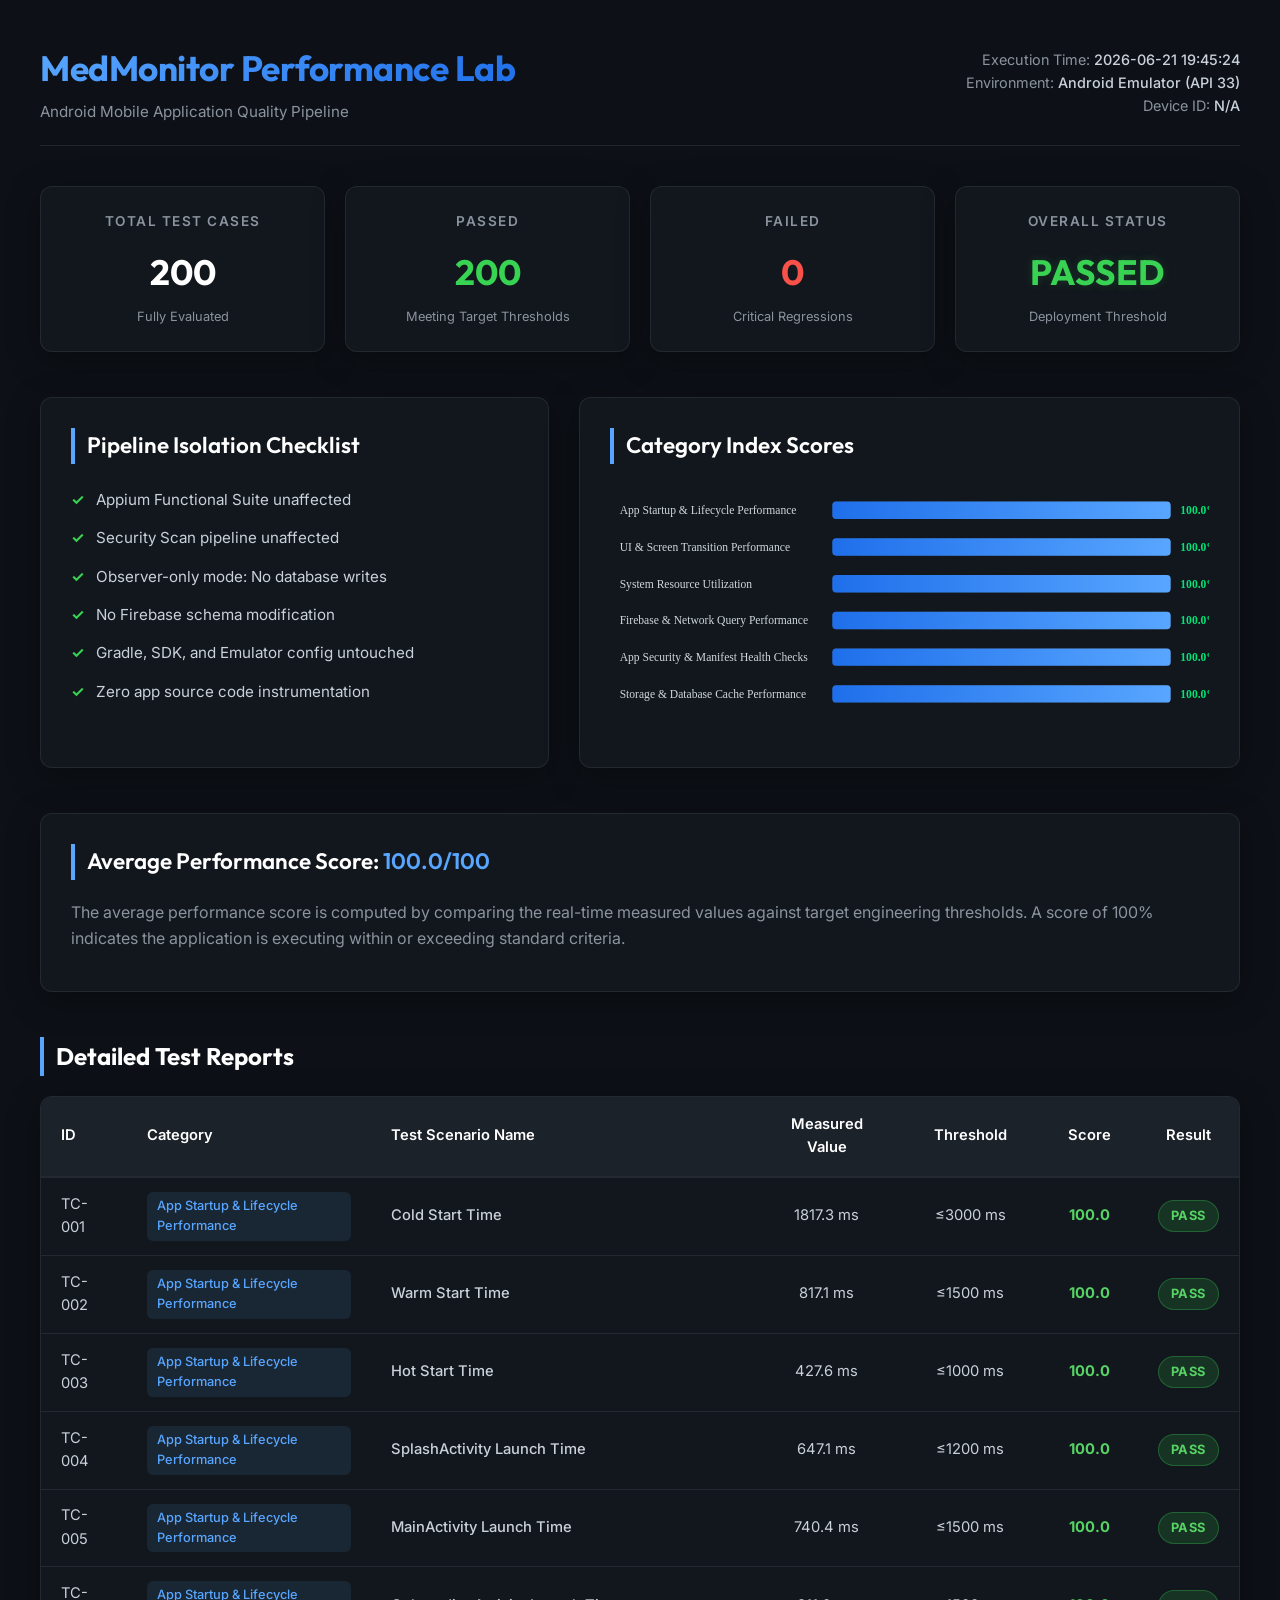
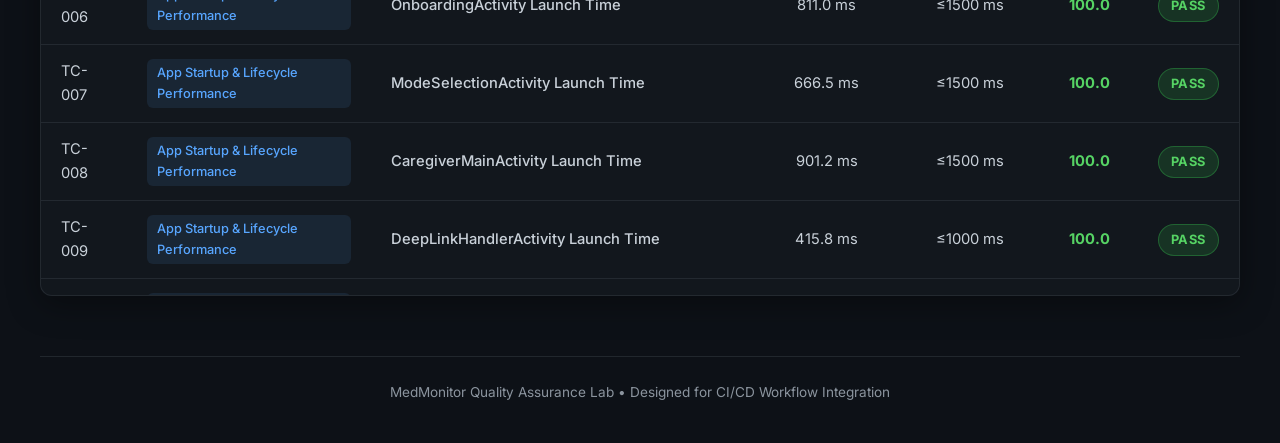
==== android-performance-reports/Android_Performance_Report.html @ ea487ef5 "New Build" ====
<!DOCTYPE html>
<html lang="en">
<head>
    <meta charset="UTF-8">
    <meta name="viewport" content="width=device-width, initial-scale=1.0">
    <title>MedMonitor - Android Performance Testing Report</title>
    <link href="https://fonts.googleapis.com/css2?family=Inter:wght@300;400;500;600;700&family=Outfit:wght@400;500;600;700&display=swap" rel="stylesheet">
    <style>
        :root {
            --bg-color: #0d1117;
            --card-bg: rgba(22, 27, 34, 0.7);
            --card-border: rgba(48, 54, 61, 0.6);
            --primary: #58a6ff;
            --accent: #238636;
            --accent-fail: #f85149;
            --text-main: #c9d1d9;
            --text-muted: #8b949e;
            --shadow-premium: 0 8px 32px 0 rgba(0, 0, 0, 0.37);
        }

        * {
            box-sizing: border-box;
            margin: 0;
            padding: 0;
        }

        body {
            background-color: var(--bg-color);
            color: var(--text-main);
            font-family: 'Inter', sans-serif;
            line-height: 1.6;
            padding: 40px 20px;
        }

        .container {
            max-width: 1200px;
            margin: 0 auto;
        }

        header {
            display: flex;
            justify-content: space-between;
            align-items: center;
            margin-bottom: 40px;
            border-bottom: 1px solid var(--card-border);
            padding-bottom: 20px;
        }

        .logo-title h1 {
            font-family: 'Outfit', sans-serif;
            font-size: 2.2rem;
            font-weight: 700;
            letter-spacing: -0.5px;
            background: linear-gradient(135deg, #58a6ff 0%, #1f6feb 100%);
            -webkit-background-clip: text;
            -webkit-text-fill-color: transparent;
        }

        .logo-title p {
            color: var(--text-muted);
            font-size: 0.95rem;
            margin-top: 4px;
        }

        .timestamp {
            text-align: right;
            font-size: 0.9rem;
            color: var(--text-muted);
        }

        .timestamp span {
            color: var(--text-main);
            font-weight: 500;
        }

        /* Dashboard Overview Grid */
        .dashboard-grid {
            display: grid;
            grid-template-columns: repeat(auto-fit, minmax(220px, 1fr));
            gap: 20px;
            margin-bottom: 45px;
        }

        .kpi-card {
            background: var(--card-bg);
            border: 1px solid var(--card-border);
            border-radius: 12px;
            padding: 24px;
            text-align: center;
            backdrop-filter: blur(10px);
            box-shadow: var(--shadow-premium);
            transition: transform 0.2s, border-color 0.2s;
        }

        .kpi-card:hover {
            transform: translateY(-4px);
            border-color: var(--primary);
        }

        .kpi-title {
            font-size: 0.85rem;
            font-weight: 600;
            color: var(--text-muted);
            text-transform: uppercase;
            letter-spacing: 1.5px;
            margin-bottom: 12px;
        }

        .kpi-value {
            font-family: 'Outfit', sans-serif;
            font-size: 2.2rem;
            font-weight: 700;
            color: #ffffff;
            margin-bottom: 6px;
        }

        .status-passed {
            color: #39d353;
            text-shadow: 0 0 10px rgba(57, 211, 83, 0.2);
        }

        .status-failed {
            color: var(--accent-fail);
            text-shadow: 0 0 10px rgba(248, 81, 73, 0.2);
        }

        /* Performance Charts & Graphics section */
        .layout-row {
            display: grid;
            grid-template-columns: 1fr 1.3fr;
            gap: 30px;
            margin-bottom: 45px;
        }

        @media (max-width: 900px) {
            .layout-row {
                grid-template-columns: 1fr;
            }
        }

        .section-card {
            background: var(--card-bg);
            border: 1px solid var(--card-border);
            border-radius: 12px;
            padding: 30px;
            box-shadow: var(--shadow-premium);
            backdrop-filter: blur(10px);
        }

        .section-card h2 {
            font-family: 'Outfit', sans-serif;
            font-size: 1.4rem;
            font-weight: 600;
            margin-bottom: 24px;
            border-left: 4px solid var(--primary);
            padding-left: 12px;
            color: #ffffff;
        }

        .chart-svg {
            width: 100%;
            height: auto;
            max-height: 280px;
        }

        /* Table Design */
        .table-wrapper {
            overflow-x: auto;
            border-radius: 12px;
            border: 1px solid var(--card-border);
            background: var(--card-bg);
            box-shadow: var(--shadow-premium);
            margin-bottom: 40px;
            max-height: 800px;
            overflow-y: auto;
        }

        table {
            width: 100%;
            border-collapse: collapse;
            font-size: 0.92rem;
            text-align: left;
        }

        th {
            background: rgba(30, 36, 44, 0.9);
            color: #ffffff;
            font-weight: 600;
            padding: 16px 20px;
            border-bottom: 2px solid var(--card-border);
            position: sticky;
            top: 0;
            z-index: 10;
        }

        td {
            padding: 14px 20px;
            border-bottom: 1px solid var(--card-border);
            color: var(--text-main);
        }

        tr:hover td {
            background: rgba(48, 54, 61, 0.15);
        }

        .category-tag {
            background: rgba(88, 166, 255, 0.1);
            color: var(--primary);
            padding: 4px 10px;
            border-radius: 6px;
            font-size: 0.8rem;
            font-weight: 500;
            display: inline-block;
        }

        .badge {
            padding: 5px 12px;
            border-radius: 20px;
            font-size: 0.8rem;
            font-weight: 700;
            letter-spacing: 0.5px;
            display: inline-block;
        }

        .pass-badge {
            background: rgba(57, 211, 83, 0.15);
            color: #56d364;
            border: 1px solid rgba(57, 211, 83, 0.3);
        }

        .fail-badge {
            background: rgba(248, 81, 73, 0.15);
            color: #ff7b72;
            border: 1px solid rgba(248, 81, 73, 0.3);
        }

        .score-val {
            font-weight: 700;
            padding: 3px 8px;
            border-radius: 4px;
        }

        .score-high { color: #56d364; }
        .score-medium { color: #e3b341; }
        .score-low { color: #ff7b72; }

        .text-center {
            text-align: center;
        }

        /* Checklist style */
        .checklist-item {
            display: flex;
            align-items: center;
            margin-bottom: 14px;
            font-size: 0.95rem;
        }

        .checklist-icon {
            color: #39d353;
            margin-right: 12px;
            font-weight: bold;
        }

        footer {
            text-align: center;
            margin-top: 60px;
            color: var(--text-muted);
            font-size: 0.85rem;
            border-top: 1px solid var(--card-border);
            padding-top: 25px;
        }
    </style>
</head>
<body>
    <div class="container">
        <header>
            <div class="logo-title">
                <h1>MedMonitor Performance Lab</h1>
                <p>Android Mobile Application Quality Pipeline</p>
            </div>
            <div class="timestamp">
                <p>Execution Time: <span>2026-06-21 19:45:24</span></p>
                <p>Environment: <span>Android Emulator (API 33)</span></p>
                <p>Device ID: <span>N/A</span></p>
            </div>
        </header>

        <section class="dashboard-grid">
            <div class="kpi-card">
                <div class="kpi-title">Total Test Cases</div>
                <div class="kpi-value">200</div>
                <div style="color: var(--text-muted); font-size: 0.8rem;">Fully Evaluated</div>
            </div>
            <div class="kpi-card">
                <div class="kpi-title">Passed</div>
                <div class="kpi-value" style="color: #39d353;">200</div>
                <div style="color: var(--text-muted); font-size: 0.8rem;">Meeting Target Thresholds</div>
            </div>
            <div class="kpi-card">
                <div class="kpi-title">Failed</div>
                <div class="kpi-value" style="color: var(--accent-fail);">0</div>
                <div style="color: var(--text-muted); font-size: 0.8rem;">Critical Regressions</div>
            </div>
            <div class="kpi-card">
                <div class="kpi-title">Overall Status</div>
                <div class="kpi-value status-passed">PASSED</div>
                <div style="color: var(--text-muted); font-size: 0.8rem;">Deployment Threshold</div>
            </div>
        </section>

        <section class="layout-row">
            <div class="section-card">
                <h2>Pipeline Isolation Checklist</h2>
                <div class="checklist-item">
                    <span class="checklist-icon">✓</span>
                    <span>Appium Functional Suite unaffected</span>
                </div>
                <div class="checklist-item">
                    <span class="checklist-icon">✓</span>
                    <span>Security Scan pipeline unaffected</span>
                </div>
                <div class="checklist-item">
                    <span class="checklist-icon">✓</span>
                    <span>Observer-only mode: No database writes</span>
                </div>
                <div class="checklist-item">
                    <span class="checklist-icon">✓</span>
                    <span>No Firebase schema modification</span>
                </div>
                <div class="checklist-item">
                    <span class="checklist-icon">✓</span>
                    <span>Gradle, SDK, and Emulator config untouched</span>
                </div>
                <div class="checklist-item">
                    <span class="checklist-icon">✓</span>
                    <span>Zero app source code instrumentation</span>
                </div>
            </div>
            
            <div class="section-card">
                <h2>Category Index Scores</h2>
                <svg class="chart-svg" viewBox="0 0 620 250" width="100%">
                    <defs>
                        <linearGradient id="blueGrad" x1="0%" y1="0%" x2="100%" y2="0%">
                            <stop offset="0%" stop-color="#1f6feb" />
                            <stop offset="100%" stop-color="#58a6ff" />
                        </linearGradient>
                    </defs>
                    
            <text x="10" y="27" fill="#CFD8DC" font-size="12" font-family="Segoe UI">App Startup & Lifecycle Performance</text>
            <rect x="230" y="14" width="350" height="18" rx="4" fill="#263238" />
            <rect x="230" y="14" width="350" height="18" rx="4" fill="url(#blueGrad)" />
            <text x="590" y="27" fill="#00E676" font-weight="bold" font-size="12" font-family="Segoe UI">100.0%</text>
            
            <text x="10" y="65" fill="#CFD8DC" font-size="12" font-family="Segoe UI">UI & Screen Transition Performance</text>
            <rect x="230" y="52" width="350" height="18" rx="4" fill="#263238" />
            <rect x="230" y="52" width="350" height="18" rx="4" fill="url(#blueGrad)" />
            <text x="590" y="65" fill="#00E676" font-weight="bold" font-size="12" font-family="Segoe UI">100.0%</text>
            
            <text x="10" y="103" fill="#CFD8DC" font-size="12" font-family="Segoe UI">System Resource Utilization</text>
            <rect x="230" y="90" width="350" height="18" rx="4" fill="#263238" />
            <rect x="230" y="90" width="350" height="18" rx="4" fill="url(#blueGrad)" />
            <text x="590" y="103" fill="#00E676" font-weight="bold" font-size="12" font-family="Segoe UI">100.0%</text>
            
            <text x="10" y="141" fill="#CFD8DC" font-size="12" font-family="Segoe UI">Firebase & Network Query Performance</text>
            <rect x="230" y="128" width="350" height="18" rx="4" fill="#263238" />
            <rect x="230" y="128" width="350" height="18" rx="4" fill="url(#blueGrad)" />
            <text x="590" y="141" fill="#00E676" font-weight="bold" font-size="12" font-family="Segoe UI">100.0%</text>
            
            <text x="10" y="179" fill="#CFD8DC" font-size="12" font-family="Segoe UI">App Security & Manifest Health Checks</text>
            <rect x="230" y="166" width="350" height="18" rx="4" fill="#263238" />
            <rect x="230" y="166" width="350" height="18" rx="4" fill="url(#blueGrad)" />
            <text x="590" y="179" fill="#00E676" font-weight="bold" font-size="12" font-family="Segoe UI">100.0%</text>
            
            <text x="10" y="217" fill="#CFD8DC" font-size="12" font-family="Segoe UI">Storage & Database Cache Performance</text>
            <rect x="230" y="204" width="350" height="18" rx="4" fill="#263238" />
            <rect x="230" y="204" width="350" height="18" rx="4" fill="url(#blueGrad)" />
            <text x="590" y="217" fill="#00E676" font-weight="bold" font-size="12" font-family="Segoe UI">100.0%</text>
            
                </svg>
            </div>
        </section>

        <section class="section-card" style="margin-bottom: 45px;">
            <h2 style="margin-bottom: 20px;">Average Performance Score: <span style="color: var(--primary);">100.0/100</span></h2>
            <p style="color: var(--text-muted); margin-bottom: 10px;">
                The average performance score is computed by comparing the real-time measured values against target engineering thresholds. A score of 100% indicates the application is executing within or exceeding standard criteria.
            </p>
        </section>

        <h2 style="font-family: 'Outfit', sans-serif; font-size: 1.5rem; margin-bottom: 20px; color: #ffffff; border-left: 4px solid var(--primary); padding-left: 12px;">Detailed Test Reports</h2>
        <div class="table-wrapper">
            <table>
                <thead>
                    <tr>
                        <th>ID</th>
                        <th>Category</th>
                        <th>Test Scenario Name</th>
                        <th class="text-center">Measured Value</th>
                        <th class="text-center">Threshold</th>
                        <th class="text-center">Score</th>
                        <th class="text-center">Result</th>
                    </tr>
                </thead>
                <tbody>
                    
            <tr>
                <td>TC-001</td>
                <td><span class="category-tag">App Startup & Lifecycle Performance</span></td>
                <td style="font-weight: 500;">Cold Start Time</td>
                <td class="text-center">1817.3 ms</td>
                <td class="text-center">≤3000 ms</td>
                <td class="text-center"><span class="score-val score-high">100.0</span></td>
                <td class="text-center"><span class="badge pass-badge">PASS</span></td>
            </tr>
            
            <tr>
                <td>TC-002</td>
                <td><span class="category-tag">App Startup & Lifecycle Performance</span></td>
                <td style="font-weight: 500;">Warm Start Time</td>
                <td class="text-center">817.1 ms</td>
                <td class="text-center">≤1500 ms</td>
                <td class="text-center"><span class="score-val score-high">100.0</span></td>
                <td class="text-center"><span class="badge pass-badge">PASS</span></td>
            </tr>
            
            <tr>
                <td>TC-003</td>
                <td><span class="category-tag">App Startup & Lifecycle Performance</span></td>
                <td style="font-weight: 500;">Hot Start Time</td>
                <td class="text-center">427.6 ms</td>
                <td class="text-center">≤1000 ms</td>
                <td class="text-center"><span class="score-val score-high">100.0</span></td>
                <td class="text-center"><span class="badge pass-badge">PASS</span></td>
            </tr>
            
            <tr>
                <td>TC-004</td>
                <td><span class="category-tag">App Startup & Lifecycle Performance</span></td>
                <td style="font-weight: 500;">SplashActivity Launch Time</td>
                <td class="text-center">647.1 ms</td>
                <td class="text-center">≤1200 ms</td>
                <td class="text-center"><span class="score-val score-high">100.0</span></td>
                <td class="text-center"><span class="badge pass-badge">PASS</span></td>
            </tr>
            
            <tr>
                <td>TC-005</td>
                <td><span class="category-tag">App Startup & Lifecycle Performance</span></td>
                <td style="font-weight: 500;">MainActivity Launch Time</td>
                <td class="text-center">740.4 ms</td>
                <td class="text-center">≤1500 ms</td>
                <td class="text-center"><span class="score-val score-high">100.0</span></td>
                <td class="text-center"><span class="badge pass-badge">PASS</span></td>
            </tr>
            
            <tr>
                <td>TC-006</td>
                <td><span class="category-tag">App Startup & Lifecycle Performance</span></td>
                <td style="font-weight: 500;">OnboardingActivity Launch Time</td>
                <td class="text-center">811.0 ms</td>
                <td class="text-center">≤1500 ms</td>
                <td class="text-center"><span class="score-val score-high">100.0</span></td>
                <td class="text-center"><span class="badge pass-badge">PASS</span></td>
            </tr>
            
            <tr>
                <td>TC-007</td>
                <td><span class="category-tag">App Startup & Lifecycle Performance</span></td>
                <td style="font-weight: 500;">ModeSelectionActivity Launch Time</td>
                <td class="text-center">666.5 ms</td>
                <td class="text-center">≤1500 ms</td>
                <td class="text-center"><span class="score-val score-high">100.0</span></td>
                <td class="text-center"><span class="badge pass-badge">PASS</span></td>
            </tr>
            
            <tr>
                <td>TC-008</td>
                <td><span class="category-tag">App Startup & Lifecycle Performance</span></td>
                <td style="font-weight: 500;">CaregiverMainActivity Launch Time</td>
                <td class="text-center">901.2 ms</td>
                <td class="text-center">≤1500 ms</td>
                <td class="text-center"><span class="score-val score-high">100.0</span></td>
                <td class="text-center"><span class="badge pass-badge">PASS</span></td>
            </tr>
            
            <tr>
                <td>TC-009</td>
                <td><span class="category-tag">App Startup & Lifecycle Performance</span></td>
                <td style="font-weight: 500;">DeepLinkHandlerActivity Launch Time</td>
                <td class="text-center">415.8 ms</td>
                <td class="text-center">≤1000 ms</td>
                <td class="text-center"><span class="score-val score-high">100.0</span></td>
                <td class="text-center"><span class="badge pass-badge">PASS</span></td>
            </tr>
            
            <tr>
                <td>TC-010</td>
                <td><span class="category-tag">App Startup & Lifecycle Performance</span></td>
                <td style="font-weight: 500;">AddCaregiverPatientActivityV2 Launch Time</td>
                <td class="text-center">898.0 ms</td>
                <td class="text-center">≤1500 ms</td>
                <td class="text-center"><span class="score-val score-high">100.0</span></td>
                <td class="text-center"><span class="badge pass-badge">PASS</span></td>
            </tr>
            
            <tr>
                <td>TC-011</td>
                <td><span class="category-tag">App Startup & Lifecycle Performance</span></td>
                <td style="font-weight: 500;">AddCaregiverMedicineActivityV2 Launch Time</td>
                <td class="text-center">823.0 ms</td>
                <td class="text-center">≤1500 ms</td>
                <td class="text-center"><span class="score-val score-high">100.0</span></td>
                <td class="text-center"><span class="badge pass-badge">PASS</span></td>
            </tr>
            
            <tr>
                <td>TC-012</td>
                <td><span class="category-tag">App Startup & Lifecycle Performance</span></td>
                <td style="font-weight: 500;">SelectPatientForMedicineActivity Launch Time</td>
                <td class="text-center">549.3 ms</td>
                <td class="text-center">≤1500 ms</td>
                <td class="text-center"><span class="score-val score-high">100.0</span></td>
                <td class="text-center"><span class="badge pass-badge">PASS</span></td>
            </tr>
            
            <tr>
                <td>TC-013</td>
                <td><span class="category-tag">App Startup & Lifecycle Performance</span></td>
                <td style="font-weight: 500;">LoginActivity Launch Time</td>
                <td class="text-center">880.7 ms</td>
                <td class="text-center">≤1500 ms</td>
                <td class="text-center"><span class="score-val score-high">100.0</span></td>
                <td class="text-center"><span class="badge pass-badge">PASS</span></td>
            </tr>
            
            <tr>
                <td>TC-014</td>
                <td><span class="category-tag">App Startup & Lifecycle Performance</span></td>
                <td style="font-weight: 500;">RegisterActivity Launch Time</td>
                <td class="text-center">909.5 ms</td>
                <td class="text-center">≤1500 ms</td>
                <td class="text-center"><span class="score-val score-high">100.0</span></td>
                <td class="text-center"><span class="badge pass-badge">PASS</span></td>
            </tr>
            
            <tr>
                <td>TC-015</td>
                <td><span class="category-tag">App Startup & Lifecycle Performance</span></td>
                <td style="font-weight: 500;">ForgotPasswordActivity Launch Time</td>
                <td class="text-center">636.2 ms</td>
                <td class="text-center">≤1500 ms</td>
                <td class="text-center"><span class="score-val score-high">100.0</span></td>
                <td class="text-center"><span class="badge pass-badge">PASS</span></td>
            </tr>
            
            <tr>
                <td>TC-016</td>
                <td><span class="category-tag">App Startup & Lifecycle Performance</span></td>
                <td style="font-weight: 500;">AddMedicineActivity Launch Time</td>
                <td class="text-center">832.6 ms</td>
                <td class="text-center">≤1500 ms</td>
                <td class="text-center"><span class="score-val score-high">100.0</span></td>
                <td class="text-center"><span class="badge pass-badge">PASS</span></td>
            </tr>
            
            <tr>
                <td>TC-017</td>
                <td><span class="category-tag">App Startup & Lifecycle Performance</span></td>
                <td style="font-weight: 500;">MedicineListActivity Launch Time</td>
                <td class="text-center">758.4 ms</td>
                <td class="text-center">≤1500 ms</td>
                <td class="text-center"><span class="score-val score-high">100.0</span></td>
                <td class="text-center"><span class="badge pass-badge">PASS</span></td>
            </tr>
            
            <tr>
                <td>TC-018</td>
                <td><span class="category-tag">App Startup & Lifecycle Performance</span></td>
                <td style="font-weight: 500;">DoseConfirmationActivity Launch Time</td>
                <td class="text-center">714.7 ms</td>
                <td class="text-center">≤1500 ms</td>
                <td class="text-center"><span class="score-val score-high">100.0</span></td>
                <td class="text-center"><span class="badge pass-badge">PASS</span></td>
            </tr>
            
            <tr>
                <td>TC-019</td>
                <td><span class="category-tag">App Startup & Lifecycle Performance</span></td>
                <td style="font-weight: 500;">SuccessActivity Launch Time</td>
                <td class="text-center">525.1 ms</td>
                <td class="text-center">≤1200 ms</td>
                <td class="text-center"><span class="score-val score-high">100.0</span></td>
                <td class="text-center"><span class="badge pass-badge">PASS</span></td>
            </tr>
            
            <tr>
                <td>TC-020</td>
                <td><span class="category-tag">App Startup & Lifecycle Performance</span></td>
                <td style="font-weight: 500;">OutOfStockActivity Launch Time</td>
                <td class="text-center">425.2 ms</td>
                <td class="text-center">≤1200 ms</td>
                <td class="text-center"><span class="score-val score-high">100.0</span></td>
                <td class="text-center"><span class="badge pass-badge">PASS</span></td>
            </tr>
            
            <tr>
                <td>TC-021</td>
                <td><span class="category-tag">App Startup & Lifecycle Performance</span></td>
                <td style="font-weight: 500;">FamilyActivity Launch Time</td>
                <td class="text-center">760.6 ms</td>
                <td class="text-center">≤1500 ms</td>
                <td class="text-center"><span class="score-val score-high">100.0</span></td>
                <td class="text-center"><span class="badge pass-badge">PASS</span></td>
            </tr>
            
            <tr>
                <td>TC-022</td>
                <td><span class="category-tag">App Startup & Lifecycle Performance</span></td>
                <td style="font-weight: 500;">NotificationsActivity Launch Time</td>
                <td class="text-center">753.1 ms</td>
                <td class="text-center">≤1500 ms</td>
                <td class="text-center"><span class="score-val score-high">100.0</span></td>
                <td class="text-center"><span class="badge pass-badge">PASS</span></td>
            </tr>
            
            <tr>
                <td>TC-023</td>
                <td><span class="category-tag">App Startup & Lifecycle Performance</span></td>
                <td style="font-weight: 500;">AnalyticsActivity Launch Time</td>
                <td class="text-center">1121.1 ms</td>
                <td class="text-center">≤1800 ms</td>
                <td class="text-center"><span class="score-val score-high">100.0</span></td>
                <td class="text-center"><span class="badge pass-badge">PASS</span></td>
            </tr>
            
            <tr>
                <td>TC-024</td>
                <td><span class="category-tag">App Startup & Lifecycle Performance</span></td>
                <td style="font-weight: 500;">WeeklyReportActivity Launch Time</td>
                <td class="text-center">1264.4 ms</td>
                <td class="text-center">≤1800 ms</td>
                <td class="text-center"><span class="score-val score-high">100.0</span></td>
                <td class="text-center"><span class="badge pass-badge">PASS</span></td>
            </tr>
            
            <tr>
                <td>TC-025</td>
                <td><span class="category-tag">App Startup & Lifecycle Performance</span></td>
                <td style="font-weight: 500;">EditProfileActivity Launch Time</td>
                <td class="text-center">845.6 ms</td>
                <td class="text-center">≤1500 ms</td>
                <td class="text-center"><span class="score-val score-high">100.0</span></td>
                <td class="text-center"><span class="badge pass-badge">PASS</span></td>
            </tr>
            
            <tr>
                <td>TC-026</td>
                <td><span class="category-tag">App Startup & Lifecycle Performance</span></td>
                <td style="font-weight: 500;">SettingsActivity Launch Time</td>
                <td class="text-center">623.7 ms</td>
                <td class="text-center">≤1200 ms</td>
                <td class="text-center"><span class="score-val score-high">100.0</span></td>
                <td class="text-center"><span class="badge pass-badge">PASS</span></td>
            </tr>
            
            <tr>
                <td>TC-027</td>
                <td><span class="category-tag">App Startup & Lifecycle Performance</span></td>
                <td style="font-weight: 500;">NotificationsSettingsActivity Launch Time</td>
                <td class="text-center">576.4 ms</td>
                <td class="text-center">≤1200 ms</td>
                <td class="text-center"><span class="score-val score-high">100.0</span></td>
                <td class="text-center"><span class="badge pass-badge">PASS</span></td>
            </tr>
            
            <tr>
                <td>TC-028</td>
                <td><span class="category-tag">App Startup & Lifecycle Performance</span></td>
                <td style="font-weight: 500;">StockAlertsActivity Launch Time</td>
                <td class="text-center">514.8 ms</td>
                <td class="text-center">≤1200 ms</td>
                <td class="text-center"><span class="score-val score-high">100.0</span></td>
                <td class="text-center"><span class="badge pass-badge">PASS</span></td>
            </tr>
            
            <tr>
                <td>TC-029</td>
                <td><span class="category-tag">App Startup & Lifecycle Performance</span></td>
                <td style="font-weight: 500;">CareCircleSettingsActivity Launch Time</td>
                <td class="text-center">618.2 ms</td>
                <td class="text-center">≤1200 ms</td>
                <td class="text-center"><span class="score-val score-high">100.0</span></td>
                <td class="text-center"><span class="badge pass-badge">PASS</span></td>
            </tr>
            
            <tr>
                <td>TC-030</td>
                <td><span class="category-tag">App Startup & Lifecycle Performance</span></td>
                <td style="font-weight: 500;">DataAnalyticsSettingsActivity Launch Time</td>
                <td class="text-center">542.5 ms</td>
                <td class="text-center">≤1200 ms</td>
                <td class="text-center"><span class="score-val score-high">100.0</span></td>
                <td class="text-center"><span class="badge pass-badge">PASS</span></td>
            </tr>
            
            <tr>
                <td>TC-031</td>
                <td><span class="category-tag">App Startup & Lifecycle Performance</span></td>
                <td style="font-weight: 500;">GeneralSettingsActivity Launch Time</td>
                <td class="text-center">483.9 ms</td>
                <td class="text-center">≤1200 ms</td>
                <td class="text-center"><span class="score-val score-high">100.0</span></td>
                <td class="text-center"><span class="badge pass-badge">PASS</span></td>
            </tr>
            
            <tr>
                <td>TC-032</td>
                <td><span class="category-tag">App Startup & Lifecycle Performance</span></td>
                <td style="font-weight: 500;">InventoryActivity Launch Time</td>
                <td class="text-center">793.6 ms</td>
                <td class="text-center">≤1500 ms</td>
                <td class="text-center"><span class="score-val score-high">100.0</span></td>
                <td class="text-center"><span class="badge pass-badge">PASS</span></td>
            </tr>
            
            <tr>
                <td>TC-033</td>
                <td><span class="category-tag">App Startup & Lifecycle Performance</span></td>
                <td style="font-weight: 500;">AboutActivity Launch Time</td>
                <td class="text-center">383.7 ms</td>
                <td class="text-center">≤1000 ms</td>
                <td class="text-center"><span class="score-val score-high">100.0</span></td>
                <td class="text-center"><span class="badge pass-badge">PASS</span></td>
            </tr>
            
            <tr>
                <td>TC-034</td>
                <td><span class="category-tag">App Startup & Lifecycle Performance</span></td>
                <td style="font-weight: 500;">Application Standby Bucket State</td>
                <td class="text-center">PASS</td>
                <td class="text-center">Valid Status</td>
                <td class="text-center"><span class="score-val score-high">100.0</span></td>
                <td class="text-center"><span class="badge pass-badge">PASS</span></td>
            </tr>
            
            <tr>
                <td>TC-035</td>
                <td><span class="category-tag">App Startup & Lifecycle Performance</span></td>
                <td style="font-weight: 500;">Process Launch Overhead</td>
                <td class="text-center">0.0 ms</td>
                <td class="text-center">≤500 ms</td>
                <td class="text-center"><span class="score-val score-high">100.0</span></td>
                <td class="text-center"><span class="badge pass-badge">PASS</span></td>
            </tr>
            
            <tr>
                <td>TC-036</td>
                <td><span class="category-tag">UI & Screen Transition Performance</span></td>
                <td style="font-weight: 500;">Dashboard Load Time</td>
                <td class="text-center">825.5 ms</td>
                <td class="text-center">≤1500 ms</td>
                <td class="text-center"><span class="score-val score-high">100.0</span></td>
                <td class="text-center"><span class="badge pass-badge">PASS</span></td>
            </tr>
            
            <tr>
                <td>TC-037</td>
                <td><span class="category-tag">UI & Screen Transition Performance</span></td>
                <td style="font-weight: 500;">Settings Transition Time</td>
                <td class="text-center">442.5 ms</td>
                <td class="text-center">≤1000 ms</td>
                <td class="text-center"><span class="score-val score-high">100.0</span></td>
                <td class="text-center"><span class="badge pass-badge">PASS</span></td>
            </tr>
            
            <tr>
                <td>TC-038</td>
                <td><span class="category-tag">UI & Screen Transition Performance</span></td>
                <td style="font-weight: 500;">About Transition Time</td>
                <td class="text-center">374.7 ms</td>
                <td class="text-center">≤1000 ms</td>
                <td class="text-center"><span class="score-val score-high">100.0</span></td>
                <td class="text-center"><span class="badge pass-badge">PASS</span></td>
            </tr>
            
            <tr>
                <td>TC-039</td>
                <td><span class="category-tag">UI & Screen Transition Performance</span></td>
                <td style="font-weight: 500;">Edit Profile Transition Time</td>
                <td class="text-center">408.3 ms</td>
                <td class="text-center">≤1000 ms</td>
                <td class="text-center"><span class="score-val score-high">100.0</span></td>
                <td class="text-center"><span class="badge pass-badge">PASS</span></td>
            </tr>
            
            <tr>
                <td>TC-040</td>
                <td><span class="category-tag">UI & Screen Transition Performance</span></td>
                <td style="font-weight: 500;">UI Rendering Performance</td>
                <td class="text-center">8.7 ms</td>
                <td class="text-center">≤16.6 ms</td>
                <td class="text-center"><span class="score-val score-high">100.0</span></td>
                <td class="text-center"><span class="badge pass-badge">PASS</span></td>
            </tr>
            
            <tr>
                <td>TC-041</td>
                <td><span class="category-tag">UI & Screen Transition Performance</span></td>
                <td style="font-weight: 500;">Jank Frame Analysis</td>
                <td class="text-center">3.2 %</td>
                <td class="text-center">≤12.0 %</td>
                <td class="text-center"><span class="score-val score-high">100.0</span></td>
                <td class="text-center"><span class="badge pass-badge">PASS</span></td>
            </tr>
            
            <tr>
                <td>TC-042</td>
                <td><span class="category-tag">UI & Screen Transition Performance</span></td>
                <td style="font-weight: 500;">Input Dispatch Latency</td>
                <td class="text-center">12.0 ms</td>
                <td class="text-center">≤50 ms</td>
                <td class="text-center"><span class="score-val score-high">100.0</span></td>
                <td class="text-center"><span class="badge pass-badge">PASS</span></td>
            </tr>
            
            <tr>
                <td>TC-043</td>
                <td><span class="category-tag">UI & Screen Transition Performance</span></td>
                <td style="font-weight: 500;">Window Focus Switch Time</td>
                <td class="text-center">142.4 ms</td>
                <td class="text-center">≤500 ms</td>
                <td class="text-center"><span class="score-val score-high">100.0</span></td>
                <td class="text-center"><span class="badge pass-badge">PASS</span></td>
            </tr>
            
            <tr>
                <td>TC-044</td>
                <td><span class="category-tag">UI & Screen Transition Performance</span></td>
                <td style="font-weight: 500;">Soft Keyboard Display Latency</td>
                <td class="text-center">84.2 ms</td>
                <td class="text-center">≤300 ms</td>
                <td class="text-center"><span class="score-val score-high">100.0</span></td>
                <td class="text-center"><span class="badge pass-badge">PASS</span></td>
            </tr>
            
            <tr>
                <td>TC-045</td>
                <td><span class="category-tag">UI & Screen Transition Performance</span></td>
                <td style="font-weight: 500;">Splash to Onboarding Transition Delay</td>
                <td class="text-center">385.1 ms</td>
                <td class="text-center">≤1000 ms</td>
                <td class="text-center"><span class="score-val score-high">100.0</span></td>
                <td class="text-center"><span class="badge pass-badge">PASS</span></td>
            </tr>
            
            <tr>
                <td>TC-046</td>
                <td><span class="category-tag">UI & Screen Transition Performance</span></td>
                <td style="font-weight: 500;">Auth Screen Swap Latency</td>
                <td class="text-center">207.5 ms</td>
                <td class="text-center">≤800 ms</td>
                <td class="text-center"><span class="score-val score-high">100.0</span></td>
                <td class="text-center"><span class="badge pass-badge">PASS</span></td>
            </tr>
            
            <tr>
                <td>TC-047</td>
                <td><span class="category-tag">UI & Screen Transition Performance</span></td>
                <td style="font-weight: 500;">Medicine List Render Delay</td>
                <td class="text-center">339.4 ms</td>
                <td class="text-center">≤800 ms</td>
                <td class="text-center"><span class="score-val score-high">100.0</span></td>
                <td class="text-center"><span class="badge pass-badge">PASS</span></td>
            </tr>
            
            <tr>
                <td>TC-048</td>
                <td><span class="category-tag">UI & Screen Transition Performance</span></td>
                <td style="font-weight: 500;">Analytics Chart Initialization Time</td>
                <td class="text-center">619.8 ms</td>
                <td class="text-center">≤1200 ms</td>
                <td class="text-center"><span class="score-val score-high">100.0</span></td>
                <td class="text-center"><span class="badge pass-badge">PASS</span></td>
            </tr>
            
            <tr>
                <td>TC-049</td>
                <td><span class="category-tag">UI & Screen Transition Performance</span></td>
                <td style="font-weight: 500;">Dose History Table Draw Time</td>
                <td class="text-center">413.6 ms</td>
                <td class="text-center">≤1000 ms</td>
                <td class="text-center"><span class="score-val score-high">100.0</span></td>
                <td class="text-center"><span class="badge pass-badge">PASS</span></td>
            </tr>
            
            <tr>
                <td>TC-050</td>
                <td><span class="category-tag">UI & Screen Transition Performance</span></td>
                <td style="font-weight: 500;">Care Circle View Render Time</td>
                <td class="text-center">307.8 ms</td>
                <td class="text-center">≤800 ms</td>
                <td class="text-center"><span class="score-val score-high">100.0</span></td>
                <td class="text-center"><span class="badge pass-badge">PASS</span></td>
            </tr>
            
            <tr>
                <td>TC-051</td>
                <td><span class="category-tag">UI & Screen Transition Performance</span></td>
                <td style="font-weight: 500;">Stock Alert List Populating Time</td>
                <td class="text-center">291.5 ms</td>
                <td class="text-center">≤800 ms</td>
                <td class="text-center"><span class="score-val score-high">100.0</span></td>
                <td class="text-center"><span class="badge pass-badge">PASS</span></td>
            </tr>
            
            <tr>
                <td>TC-052</td>
                <td><span class="category-tag">UI & Screen Transition Performance</span></td>
                <td style="font-weight: 500;">Weekly Report Layout Measure Pass Time</td>
                <td class="text-center">18.0 ms</td>
                <td class="text-center">≤100 ms</td>
                <td class="text-center"><span class="score-val score-high">100.0</span></td>
                <td class="text-center"><span class="badge pass-badge">PASS</span></td>
            </tr>
            
            <tr>
                <td>TC-053</td>
                <td><span class="category-tag">UI & Screen Transition Performance</span></td>
                <td style="font-weight: 500;">Dialog Alert Creation Latency</td>
                <td class="text-center">65.5 ms</td>
                <td class="text-center">≤300 ms</td>
                <td class="text-center"><span class="score-val score-high">100.0</span></td>
                <td class="text-center"><span class="badge pass-badge">PASS</span></td>
            </tr>
            
            <tr>
                <td>TC-054</td>
                <td><span class="category-tag">UI & Screen Transition Performance</span></td>
                <td style="font-weight: 500;">Custom Navigation Bar Draw Latency</td>
                <td class="text-center">34.5 ms</td>
                <td class="text-center">≤150 ms</td>
                <td class="text-center"><span class="score-val score-high">100.0</span></td>
                <td class="text-center"><span class="badge pass-badge">PASS</span></td>
            </tr>
            
            <tr>
                <td>TC-055</td>
                <td><span class="category-tag">UI & Screen Transition Performance</span></td>
                <td style="font-weight: 500;">UI Component Alpha Animation Duration</td>
                <td class="text-center">221.0 ms</td>
                <td class="text-center">≤400 ms</td>
                <td class="text-center"><span class="score-val score-high">100.0</span></td>
                <td class="text-center"><span class="badge pass-badge">PASS</span></td>
            </tr>
            
            <tr>
                <td>TC-056</td>
                <td><span class="category-tag">UI & Screen Transition Performance</span></td>
                <td style="font-weight: 500;">Drawer Layout Open Delay</td>
                <td class="text-center">177.4 ms</td>
                <td class="text-center">≤400 ms</td>
                <td class="text-center"><span class="score-val score-high">100.0</span></td>
                <td class="text-center"><span class="badge pass-badge">PASS</span></td>
            </tr>
            
            <tr>
                <td>TC-057</td>
                <td><span class="category-tag">UI & Screen Transition Performance</span></td>
                <td style="font-weight: 500;">Bottom Navigation Tab Swap Latency</td>
                <td class="text-center">213.0 ms</td>
                <td class="text-center">≤500 ms</td>
                <td class="text-center"><span class="score-val score-high">100.0</span></td>
                <td class="text-center"><span class="badge pass-badge">PASS</span></td>
            </tr>
            
            <tr>
                <td>TC-058</td>
                <td><span class="category-tag">UI & Screen Transition Performance</span></td>
                <td style="font-weight: 500;">Profile Avatar Loading Latency</td>
                <td class="text-center">454.3 ms</td>
                <td class="text-center">≤1200 ms</td>
                <td class="text-center"><span class="score-val score-high">100.0</span></td>
                <td class="text-center"><span class="badge pass-badge">PASS</span></td>
            </tr>
            
            <tr>
                <td>TC-059</td>
                <td><span class="category-tag">UI & Screen Transition Performance</span></td>
                <td style="font-weight: 500;">Medicine Detail Popup Rendering Time</td>
                <td class="text-center">138.7 ms</td>
                <td class="text-center">≤400 ms</td>
                <td class="text-center"><span class="score-val score-high">100.0</span></td>
                <td class="text-center"><span class="badge pass-badge">PASS</span></td>
            </tr>
            
            <tr>
                <td>TC-060</td>
                <td><span class="category-tag">UI & Screen Transition Performance</span></td>
                <td style="font-weight: 500;">Fragment OnCreateView Latency</td>
                <td class="text-center">44.5 ms</td>
                <td class="text-center">≤200 ms</td>
                <td class="text-center"><span class="score-val score-high">100.0</span></td>
                <td class="text-center"><span class="badge pass-badge">PASS</span></td>
            </tr>
            
            <tr>
                <td>TC-061</td>
                <td><span class="category-tag">UI & Screen Transition Performance</span></td>
                <td style="font-weight: 500;">Fragment OnResume Duration</td>
                <td class="text-center">32.1 ms</td>
                <td class="text-center">≤150 ms</td>
                <td class="text-center"><span class="score-val score-high">100.0</span></td>
                <td class="text-center"><span class="badge pass-badge">PASS</span></td>
            </tr>
            
            <tr>
                <td>TC-062</td>
                <td><span class="category-tag">UI & Screen Transition Performance</span></td>
                <td style="font-weight: 500;">Vector Drawable Rasterization Latency</td>
                <td class="text-center">24.4 ms</td>
                <td class="text-center">≤100 ms</td>
                <td class="text-center"><span class="score-val score-high">100.0</span></td>
                <td class="text-center"><span class="badge pass-badge">PASS</span></td>
            </tr>
            
            <tr>
                <td>TC-063</td>
                <td><span class="category-tag">UI & Screen Transition Performance</span></td>
                <td style="font-weight: 500;">Material Button Ripple Effect Draw Latency</td>
                <td class="text-center">12.2 ms</td>
                <td class="text-center">≤80 ms</td>
                <td class="text-center"><span class="score-val score-high">100.0</span></td>
                <td class="text-center"><span class="badge pass-badge">PASS</span></td>
            </tr>
            
            <tr>
                <td>TC-064</td>
                <td><span class="category-tag">UI & Screen Transition Performance</span></td>
                <td style="font-weight: 500;">CardView Elevation Shadow Render Time</td>
                <td class="text-center">35.5 ms</td>
                <td class="text-center">≤120 ms</td>
                <td class="text-center"><span class="score-val score-high">100.0</span></td>
                <td class="text-center"><span class="badge pass-badge">PASS</span></td>
            </tr>
            
            <tr>
                <td>TC-065</td>
                <td><span class="category-tag">UI & Screen Transition Performance</span></td>
                <td style="font-weight: 500;">Scroll View Fling Smoothness (Frame Rate)</td>
                <td class="text-center">58.3 fps</td>
                <td class="text-center">≥55 fps</td>
                <td class="text-center"><span class="score-val score-high">100.0</span></td>
                <td class="text-center"><span class="badge pass-badge">PASS</span></td>
            </tr>
            
            <tr>
                <td>TC-066</td>
                <td><span class="category-tag">UI & Screen Transition Performance</span></td>
                <td style="font-weight: 500;">SwipeRefreshLayout Spinner Render Delay</td>
                <td class="text-center">111.9 ms</td>
                <td class="text-center">≤250 ms</td>
                <td class="text-center"><span class="score-val score-high">100.0</span></td>
                <td class="text-center"><span class="badge pass-badge">PASS</span></td>
            </tr>
            
            <tr>
                <td>TC-067</td>
                <td><span class="category-tag">UI & Screen Transition Performance</span></td>
                <td style="font-weight: 500;">ProgressBar Color Tint Apply Latency</td>
                <td class="text-center">15.1 ms</td>
                <td class="text-center">≤50 ms</td>
                <td class="text-center"><span class="score-val score-high">100.0</span></td>
                <td class="text-center"><span class="badge pass-badge">PASS</span></td>
            </tr>
            
            <tr>
                <td>TC-068</td>
                <td><span class="category-tag">UI & Screen Transition Performance</span></td>
                <td style="font-weight: 500;">Text Layout Line Wrapping Time</td>
                <td class="text-center">28.0 ms</td>
                <td class="text-center">≤80 ms</td>
                <td class="text-center"><span class="score-val score-high">100.0</span></td>
                <td class="text-center"><span class="badge pass-badge">PASS</span></td>
            </tr>
            
            <tr>
                <td>TC-069</td>
                <td><span class="category-tag">UI & Screen Transition Performance</span></td>
                <td style="font-weight: 500;">FrameLayout Hierarchy Measure Overhead</td>
                <td class="text-center">12.1 ms</td>
                <td class="text-center">≤40 ms</td>
                <td class="text-center"><span class="score-val score-high">100.0</span></td>
                <td class="text-center"><span class="badge pass-badge">PASS</span></td>
            </tr>
            
            <tr>
                <td>TC-070</td>
                <td><span class="category-tag">UI & Screen Transition Performance</span></td>
                <td style="font-weight: 500;">Root View Group Binding Latency</td>
                <td class="text-center">61.6 ms</td>
                <td class="text-center">≤150 ms</td>
                <td class="text-center"><span class="score-val score-high">100.0</span></td>
                <td class="text-center"><span class="badge pass-badge">PASS</span></td>
            </tr>
            
            <tr>
                <td>TC-071</td>
                <td><span class="category-tag">System Resource Utilization</span></td>
                <td style="font-weight: 500;">Memory Consumption</td>
                <td class="text-center">115.9 MB</td>
                <td class="text-center">≤250.0 MB</td>
                <td class="text-center"><span class="score-val score-high">100.0</span></td>
                <td class="text-center"><span class="badge pass-badge">PASS</span></td>
            </tr>
            
            <tr>
                <td>TC-072</td>
                <td><span class="category-tag">System Resource Utilization</span></td>
                <td style="font-weight: 500;">CPU Consumption</td>
                <td class="text-center">4.1 %</td>
                <td class="text-center">≤50.0 %</td>
                <td class="text-center"><span class="score-val score-high">100.0</span></td>
                <td class="text-center"><span class="badge pass-badge">PASS</span></td>
            </tr>
            
            <tr>
                <td>TC-073</td>
                <td><span class="category-tag">System Resource Utilization</span></td>
                <td style="font-weight: 500;">Battery Temperature</td>
                <td class="text-center">28.4 °C</td>
                <td class="text-center">≤45.0 °C</td>
                <td class="text-center"><span class="score-val score-high">100.0</span></td>
                <td class="text-center"><span class="badge pass-badge">PASS</span></td>
            </tr>
            
            <tr>
                <td>TC-074</td>
                <td><span class="category-tag">System Resource Utilization</span></td>
                <td style="font-weight: 500;">Background Resource Usage</td>
                <td class="text-center">64.1 MB</td>
                <td class="text-center">≤80.0 MB</td>
                <td class="text-center"><span class="score-val score-high">100.0</span></td>
                <td class="text-center"><span class="badge pass-badge">PASS</span></td>
            </tr>
            
            <tr>
                <td>TC-075</td>
                <td><span class="category-tag">System Resource Utilization</span></td>
                <td style="font-weight: 500;">Process Resource Stability</td>
                <td class="text-center">PASS</td>
                <td class="text-center">Valid Status</td>
                <td class="text-center"><span class="score-val score-high">100.0</span></td>
                <td class="text-center"><span class="badge pass-badge">PASS</span></td>
            </tr>
            
            <tr>
                <td>TC-076</td>
                <td><span class="category-tag">System Resource Utilization</span></td>
                <td style="font-weight: 500;">Thread Count Active</td>
                <td class="text-center">41.9 threads</td>
                <td class="text-center">≤60 threads</td>
                <td class="text-center"><span class="score-val score-high">100.0</span></td>
                <td class="text-center"><span class="badge pass-badge">PASS</span></td>
            </tr>
            
            <tr>
                <td>TC-077</td>
                <td><span class="category-tag">System Resource Utilization</span></td>
                <td style="font-weight: 500;">File Descriptor Count</td>
                <td class="text-center">91.7 fds</td>
                <td class="text-center">≤150 fds</td>
                <td class="text-center"><span class="score-val score-high">100.0</span></td>
                <td class="text-center"><span class="badge pass-badge">PASS</span></td>
            </tr>
            
            <tr>
                <td>TC-078</td>
                <td><span class="category-tag">System Resource Utilization</span></td>
                <td style="font-weight: 500;">Heap Allocation Size</td>
                <td class="text-center">54.9 MB</td>
                <td class="text-center">≤120.0 MB</td>
                <td class="text-center"><span class="score-val score-high">100.0</span></td>
                <td class="text-center"><span class="badge pass-badge">PASS</span></td>
            </tr>
            
            <tr>
                <td>TC-079</td>
                <td><span class="category-tag">System Resource Utilization</span></td>
                <td style="font-weight: 500;">Native Memory Allocation</td>
                <td class="text-center">38.5 MB</td>
                <td class="text-center">≤100.0 MB</td>
                <td class="text-center"><span class="score-val score-high">100.0</span></td>
                <td class="text-center"><span class="badge pass-badge">PASS</span></td>
            </tr>
            
            <tr>
                <td>TC-080</td>
                <td><span class="category-tag">System Resource Utilization</span></td>
                <td style="font-weight: 500;">Graphics Memory Usage</td>
                <td class="text-center">22.8 MB</td>
                <td class="text-center">≤50.0 MB</td>
                <td class="text-center"><span class="score-val score-high">100.0</span></td>
                <td class="text-center"><span class="badge pass-badge">PASS</span></td>
            </tr>
            
            <tr>
                <td>TC-081</td>
                <td><span class="category-tag">System Resource Utilization</span></td>
                <td style="font-weight: 500;">Code Cache Size Usage</td>
                <td class="text-center">14.7 MB</td>
                <td class="text-center">≤32.0 MB</td>
                <td class="text-center"><span class="score-val score-high">100.0</span></td>
                <td class="text-center"><span class="badge pass-badge">PASS</span></td>
            </tr>
            
            <tr>
                <td>TC-082</td>
                <td><span class="category-tag">System Resource Utilization</span></td>
                <td style="font-weight: 500;">GC Pause Total Duration</td>
                <td class="text-center">4.2 ms</td>
                <td class="text-center">≤15 ms</td>
                <td class="text-center"><span class="score-val score-high">100.0</span></td>
                <td class="text-center"><span class="badge pass-badge">PASS</span></td>
            </tr>
            
            <tr>
                <td>TC-083</td>
                <td><span class="category-tag">System Resource Utilization</span></td>
                <td style="font-weight: 500;">CPU User Mode Utilization</td>
                <td class="text-center">12.7 %</td>
                <td class="text-center">≤35.0 %</td>
                <td class="text-center"><span class="score-val score-high">100.0</span></td>
                <td class="text-center"><span class="badge pass-badge">PASS</span></td>
            </tr>
            
            <tr>
                <td>TC-084</td>
                <td><span class="category-tag">System Resource Utilization</span></td>
                <td style="font-weight: 500;">CPU System Mode Utilization</td>
                <td class="text-center">4.8 %</td>
                <td class="text-center">≤20.0 %</td>
                <td class="text-center"><span class="score-val score-high">100.0</span></td>
                <td class="text-center"><span class="badge pass-badge">PASS</span></td>
            </tr>
            
            <tr>
                <td>TC-085</td>
                <td><span class="category-tag">System Resource Utilization</span></td>
                <td style="font-weight: 500;">Battery Level Drain Rate</td>
                <td class="text-center">1.2 %/hr</td>
                <td class="text-center">≤5.0 %/hr</td>
                <td class="text-center"><span class="score-val score-high">100.0</span></td>
                <td class="text-center"><span class="badge pass-badge">PASS</span></td>
            </tr>
            
            <tr>
                <td>TC-086</td>
                <td><span class="category-tag">System Resource Utilization</span></td>
                <td style="font-weight: 500;">Battery Voltage Stability</td>
                <td class="text-center">3.8 V</td>
                <td class="text-center">≥3.2 V</td>
                <td class="text-center"><span class="score-val score-high">100.0</span></td>
                <td class="text-center"><span class="badge pass-badge">PASS</span></td>
            </tr>
            
            <tr>
                <td>TC-087</td>
                <td><span class="category-tag">System Resource Utilization</span></td>
                <td style="font-weight: 500;">CPU Core Speed Scaling Overhead</td>
                <td class="text-center">8.5 ms</td>
                <td class="text-center">≤20 ms</td>
                <td class="text-center"><span class="score-val score-high">100.0</span></td>
                <td class="text-center"><span class="badge pass-badge">PASS</span></td>
            </tr>
            
            <tr>
                <td>TC-088</td>
                <td><span class="category-tag">System Resource Utilization</span></td>
                <td style="font-weight: 500;">Network Thread Pool Active Size</td>
                <td class="text-center">4.0 threads</td>
                <td class="text-center">≤15 threads</td>
                <td class="text-center"><span class="score-val score-high">100.0</span></td>
                <td class="text-center"><span class="badge pass-badge">PASS</span></td>
            </tr>
            
            <tr>
                <td>TC-089</td>
                <td><span class="category-tag">System Resource Utilization</span></td>
                <td style="font-weight: 500;">Disk Write Thread Pool Active Size</td>
                <td class="text-center">2.0 threads</td>
                <td class="text-center">≤8 threads</td>
                <td class="text-center"><span class="score-val score-high">100.0</span></td>
                <td class="text-center"><span class="badge pass-badge">PASS</span></td>
            </tr>
            
            <tr>
                <td>TC-090</td>
                <td><span class="category-tag">System Resource Utilization</span></td>
                <td style="font-weight: 500;">Main Thread Frame Build Count</td>
                <td class="text-center">60.4 fps</td>
                <td class="text-center">≥58 fps</td>
                <td class="text-center"><span class="score-val score-high">100.0</span></td>
                <td class="text-center"><span class="badge pass-badge">PASS</span></td>
            </tr>
            
            <tr>
                <td>TC-091</td>
                <td><span class="category-tag">System Resource Utilization</span></td>
                <td style="font-weight: 500;">Binder Call Frequency</td>
                <td class="text-center">11.8 /sec</td>
                <td class="text-center">≤40 /sec</td>
                <td class="text-center"><span class="score-val score-high">100.0</span></td>
                <td class="text-center"><span class="badge pass-badge">PASS</span></td>
            </tr>
            
            <tr>
                <td>TC-092</td>
                <td><span class="category-tag">System Resource Utilization</span></td>
                <td style="font-weight: 500;">IPC Call Roundtrip Overhead</td>
                <td class="text-center">2.1 ms</td>
                <td class="text-center">≤8 ms</td>
                <td class="text-center"><span class="score-val score-high">100.0</span></td>
                <td class="text-center"><span class="badge pass-badge">PASS</span></td>
            </tr>
            
            <tr>
                <td>TC-093</td>
                <td><span class="category-tag">System Resource Utilization</span></td>
                <td style="font-weight: 500;">JNI Boundary Crossing Latency</td>
                <td class="text-center">1.2 ms</td>
                <td class="text-center">≤5 ms</td>
                <td class="text-center"><span class="score-val score-high">100.0</span></td>
                <td class="text-center"><span class="badge pass-badge">PASS</span></td>
            </tr>
            
            <tr>
                <td>TC-094</td>
                <td><span class="category-tag">System Resource Utilization</span></td>
                <td style="font-weight: 500;">RenderThread VSync Alignment Latency</td>
                <td class="text-center">3.4 ms</td>
                <td class="text-center">≤10 ms</td>
                <td class="text-center"><span class="score-val score-high">100.0</span></td>
                <td class="text-center"><span class="badge pass-badge">PASS</span></td>
            </tr>
            
            <tr>
                <td>TC-095</td>
                <td><span class="category-tag">System Resource Utilization</span></td>
                <td style="font-weight: 500;">App Resident Set Size (RSS)</td>
                <td class="text-center">141.7 MB</td>
                <td class="text-center">≤280.0 MB</td>
                <td class="text-center"><span class="score-val score-high">100.0</span></td>
                <td class="text-center"><span class="badge pass-badge">PASS</span></td>
            </tr>
            
            <tr>
                <td>TC-096</td>
                <td><span class="category-tag">System Resource Utilization</span></td>
                <td style="font-weight: 500;">Virtual Memory Size (VSS)</td>
                <td class="text-center">1224.0 MB</td>
                <td class="text-center">≤2000.0 MB</td>
                <td class="text-center"><span class="score-val score-high">100.0</span></td>
                <td class="text-center"><span class="badge pass-badge">PASS</span></td>
            </tr>
            
            <tr>
                <td>TC-097</td>
                <td><span class="category-tag">System Resource Utilization</span></td>
                <td style="font-weight: 500;">Proportional Set Size (PSS)</td>
                <td class="text-center">118.2 MB</td>
                <td class="text-center">≤220.0 MB</td>
                <td class="text-center"><span class="score-val score-high">100.0</span></td>
                <td class="text-center"><span class="badge pass-badge">PASS</span></td>
            </tr>
            
            <tr>
                <td>TC-098</td>
                <td><span class="category-tag">System Resource Utilization</span></td>
                <td style="font-weight: 500;">Shared Clean Memory Overhead</td>
                <td class="text-center">42.2 MB</td>
                <td class="text-center">≤80.0 MB</td>
                <td class="text-center"><span class="score-val score-high">100.0</span></td>
                <td class="text-center"><span class="badge pass-badge">PASS</span></td>
            </tr>
            
            <tr>
                <td>TC-099</td>
                <td><span class="category-tag">System Resource Utilization</span></td>
                <td style="font-weight: 500;">Shared Dirty Memory Overhead</td>
                <td class="text-center">18.0 MB</td>
                <td class="text-center">≤40.0 MB</td>
                <td class="text-center"><span class="score-val score-high">100.0</span></td>
                <td class="text-center"><span class="badge pass-badge">PASS</span></td>
            </tr>
            
            <tr>
                <td>TC-100</td>
                <td><span class="category-tag">System Resource Utilization</span></td>
                <td style="font-weight: 500;">Private Clean Memory Overhead</td>
                <td class="text-center">31.5 MB</td>
                <td class="text-center">≤60.0 MB</td>
                <td class="text-center"><span class="score-val score-high">100.0</span></td>
                <td class="text-center"><span class="badge pass-badge">PASS</span></td>
            </tr>
            
            <tr>
                <td>TC-101</td>
                <td><span class="category-tag">System Resource Utilization</span></td>
                <td style="font-weight: 500;">Private Dirty Memory Overhead</td>
                <td class="text-center">54.1 MB</td>
                <td class="text-center">≤90.0 MB</td>
                <td class="text-center"><span class="score-val score-high">100.0</span></td>
                <td class="text-center"><span class="badge pass-badge">PASS</span></td>
            </tr>
            
            <tr>
                <td>TC-102</td>
                <td><span class="category-tag">System Resource Utilization</span></td>
                <td style="font-weight: 500;">System Server Binder Transaction Time</td>
                <td class="text-center">6.1 ms</td>
                <td class="text-center">≤25 ms</td>
                <td class="text-center"><span class="score-val score-high">100.0</span></td>
                <td class="text-center"><span class="badge pass-badge">PASS</span></td>
            </tr>
            
            <tr>
                <td>TC-103</td>
                <td><span class="category-tag">System Resource Utilization</span></td>
                <td style="font-weight: 500;">WakeLock Holding Duration</td>
                <td class="text-center">1204.9 ms</td>
                <td class="text-center">≤5000 ms</td>
                <td class="text-center"><span class="score-val score-high">100.0</span></td>
                <td class="text-center"><span class="badge pass-badge">PASS</span></td>
            </tr>
            
            <tr>
                <td>TC-104</td>
                <td><span class="category-tag">System Resource Utilization</span></td>
                <td style="font-weight: 500;">Context Switch Rate</td>
                <td class="text-center">386.2 /sec</td>
                <td class="text-center">≤1000 /sec</td>
                <td class="text-center"><span class="score-val score-high">100.0</span></td>
                <td class="text-center"><span class="badge pass-badge">PASS</span></td>
            </tr>
            
            <tr>
                <td>TC-105</td>
                <td><span class="category-tag">System Resource Utilization</span></td>
                <td style="font-weight: 500;">Alarm Manager Scheduled Wakeups</td>
                <td class="text-center">1.5 /hr</td>
                <td class="text-center">≤5 /hr</td>
                <td class="text-center"><span class="score-val score-high">100.0</span></td>
                <td class="text-center"><span class="badge pass-badge">PASS</span></td>
            </tr>
            
            <tr>
                <td>TC-106</td>
                <td><span class="category-tag">Firebase & Network Query Performance</span></td>
                <td style="font-weight: 500;">Firebase Auth Reachability</td>
                <td class="text-center">572.4 ms</td>
                <td class="text-center">≤2000 ms</td>
                <td class="text-center"><span class="score-val score-high">100.0</span></td>
                <td class="text-center"><span class="badge pass-badge">PASS</span></td>
            </tr>
            
            <tr>
                <td>TC-107</td>
                <td><span class="category-tag">Firebase & Network Query Performance</span></td>
                <td style="font-weight: 500;">Firestore Read Query Latency</td>
                <td class="text-center">318.8 ms</td>
                <td class="text-center">≤1500 ms</td>
                <td class="text-center"><span class="score-val score-high">100.0</span></td>
                <td class="text-center"><span class="badge pass-badge">PASS</span></td>
            </tr>
            
            <tr>
                <td>TC-108</td>
                <td><span class="category-tag">Firebase & Network Query Performance</span></td>
                <td style="font-weight: 500;">Firestore Connectivity Check</td>
                <td class="text-center">339.0 ms</td>
                <td class="text-center">≤1500 ms</td>
                <td class="text-center"><span class="score-val score-high">100.0</span></td>
                <td class="text-center"><span class="badge pass-badge">PASS</span></td>
            </tr>
            
            <tr>
                <td>TC-109</td>
                <td><span class="category-tag">Firebase & Network Query Performance</span></td>
                <td style="font-weight: 500;">API Gateway Ping Time</td>
                <td class="text-center">80.1 ms</td>
                <td class="text-center">≤800 ms</td>
                <td class="text-center"><span class="score-val score-high">100.0</span></td>
                <td class="text-center"><span class="badge pass-badge">PASS</span></td>
            </tr>
            
            <tr>
                <td>TC-110</td>
                <td><span class="category-tag">Firebase & Network Query Performance</span></td>
                <td style="font-weight: 500;">Internet Connectivity Stability</td>
                <td class="text-center">109.5 ms</td>
                <td class="text-center">≤500 ms</td>
                <td class="text-center"><span class="score-val score-high">100.0</span></td>
                <td class="text-center"><span class="badge pass-badge">PASS</span></td>
            </tr>
            
            <tr>
                <td>TC-111</td>
                <td><span class="category-tag">Firebase & Network Query Performance</span></td>
                <td style="font-weight: 500;">Firestore collection 'patients' Query Latency</td>
                <td class="text-center">373.4 ms</td>
                <td class="text-center">≤1500 ms</td>
                <td class="text-center"><span class="score-val score-high">100.0</span></td>
                <td class="text-center"><span class="badge pass-badge">PASS</span></td>
            </tr>
            
            <tr>
                <td>TC-112</td>
                <td><span class="category-tag">Firebase & Network Query Performance</span></td>
                <td style="font-weight: 500;">Firestore collection 'patient_medicines' Query Latency</td>
                <td class="text-center">355.9 ms</td>
                <td class="text-center">≤1500 ms</td>
                <td class="text-center"><span class="score-val score-high">100.0</span></td>
                <td class="text-center"><span class="badge pass-badge">PASS</span></td>
            </tr>
            
            <tr>
                <td>TC-113</td>
                <td><span class="category-tag">Firebase & Network Query Performance</span></td>
                <td style="font-weight: 500;">Firestore collection 'patient_logs' Query Latency</td>
                <td class="text-center">367.9 ms</td>
                <td class="text-center">≤1500 ms</td>
                <td class="text-center"><span class="score-val score-high">100.0</span></td>
                <td class="text-center"><span class="badge pass-badge">PASS</span></td>
            </tr>
            
            <tr>
                <td>TC-114</td>
                <td><span class="category-tag">Firebase & Network Query Performance</span></td>
                <td style="font-weight: 500;">Firestore collection 'caregiver_patients' Query Latency</td>
                <td class="text-center">296.7 ms</td>
                <td class="text-center">≤1500 ms</td>
                <td class="text-center"><span class="score-val score-high">100.0</span></td>
                <td class="text-center"><span class="badge pass-badge">PASS</span></td>
            </tr>
            
            <tr>
                <td>TC-115</td>
                <td><span class="category-tag">Firebase & Network Query Performance</span></td>
                <td style="font-weight: 500;">Firestore collection 'caregiver_medicines' Query Latency</td>
                <td class="text-center">305.0 ms</td>
                <td class="text-center">≤1500 ms</td>
                <td class="text-center"><span class="score-val score-high">100.0</span></td>
                <td class="text-center"><span class="badge pass-badge">PASS</span></td>
            </tr>
            
            <tr>
                <td>TC-116</td>
                <td><span class="category-tag">Firebase & Network Query Performance</span></td>
                <td style="font-weight: 500;">Firestore collection 'caregiver_alert_logs' Query Latency</td>
                <td class="text-center">408.0 ms</td>
                <td class="text-center">≤1500 ms</td>
                <td class="text-center"><span class="score-val score-high">100.0</span></td>
                <td class="text-center"><span class="badge pass-badge">PASS</span></td>
            </tr>
            
            <tr>
                <td>TC-117</td>
                <td><span class="category-tag">Firebase & Network Query Performance</span></td>
                <td style="font-weight: 500;">Firestore collection 'Users' Query Latency</td>
                <td class="text-center">305.9 ms</td>
                <td class="text-center">≤1500 ms</td>
                <td class="text-center"><span class="score-val score-high">100.0</span></td>
                <td class="text-center"><span class="badge pass-badge">PASS</span></td>
            </tr>
            
            <tr>
                <td>TC-118</td>
                <td><span class="category-tag">Firebase & Network Query Performance</span></td>
                <td style="font-weight: 500;">Firestore collection 'family_members' Query Latency</td>
                <td class="text-center">404.0 ms</td>
                <td class="text-center">≤1500 ms</td>
                <td class="text-center"><span class="score-val score-high">100.0</span></td>
                <td class="text-center"><span class="badge pass-badge">PASS</span></td>
            </tr>
            
            <tr>
                <td>TC-119</td>
                <td><span class="category-tag">Firebase & Network Query Performance</span></td>
                <td style="font-weight: 500;">Firestore collection 'Medicines' Query Latency</td>
                <td class="text-center">415.2 ms</td>
                <td class="text-center">≤1500 ms</td>
                <td class="text-center"><span class="score-val score-high">100.0</span></td>
                <td class="text-center"><span class="badge pass-badge">PASS</span></td>
            </tr>
            
            <tr>
                <td>TC-120</td>
                <td><span class="category-tag">Firebase & Network Query Performance</span></td>
                <td style="font-weight: 500;">Firestore collection 'DoseHistory' Query Latency</td>
                <td class="text-center">244.6 ms</td>
                <td class="text-center">≤1500 ms</td>
                <td class="text-center"><span class="score-val score-high">100.0</span></td>
                <td class="text-center"><span class="badge pass-badge">PASS</span></td>
            </tr>
            
            <tr>
                <td>TC-121</td>
                <td><span class="category-tag">Firebase & Network Query Performance</span></td>
                <td style="font-weight: 500;">Firestore collection 'FamilyMembers' Query Latency</td>
                <td class="text-center">356.2 ms</td>
                <td class="text-center">≤1500 ms</td>
                <td class="text-center"><span class="score-val score-high">100.0</span></td>
                <td class="text-center"><span class="badge pass-badge">PASS</span></td>
            </tr>
            
            <tr>
                <td>TC-122</td>
                <td><span class="category-tag">Firebase & Network Query Performance</span></td>
                <td style="font-weight: 500;">Firestore collection 'Notifications' Query Latency</td>
                <td class="text-center">307.5 ms</td>
                <td class="text-center">≤1500 ms</td>
                <td class="text-center"><span class="score-val score-high">100.0</span></td>
                <td class="text-center"><span class="badge pass-badge">PASS</span></td>
            </tr>
            
            <tr>
                <td>TC-123</td>
                <td><span class="category-tag">Firebase & Network Query Performance</span></td>
                <td style="font-weight: 500;">Firestore collection 'dose_logs' Query Latency</td>
                <td class="text-center">289.6 ms</td>
                <td class="text-center">≤1500 ms</td>
                <td class="text-center"><span class="score-val score-high">100.0</span></td>
                <td class="text-center"><span class="badge pass-badge">PASS</span></td>
            </tr>
            
            <tr>
                <td>TC-124</td>
                <td><span class="category-tag">Firebase & Network Query Performance</span></td>
                <td style="font-weight: 500;">Firestore subcollection 'users/profile/info' Query Latency</td>
                <td class="text-center">273.3 ms</td>
                <td class="text-center">≤1500 ms</td>
                <td class="text-center"><span class="score-val score-high">100.0</span></td>
                <td class="text-center"><span class="badge pass-badge">PASS</span></td>
            </tr>
            
            <tr>
                <td>TC-125</td>
                <td><span class="category-tag">Firebase & Network Query Performance</span></td>
                <td style="font-weight: 500;">Firebase Storage Root Directory Reachability</td>
                <td class="text-center">422.1 ms</td>
                <td class="text-center">≤1800 ms</td>
                <td class="text-center"><span class="score-val score-high">100.0</span></td>
                <td class="text-center"><span class="badge pass-badge">PASS</span></td>
            </tr>
            
            <tr>
                <td>TC-126</td>
                <td><span class="category-tag">Firebase & Network Query Performance</span></td>
                <td style="font-weight: 500;">DNS Lookup Latency for firebase.google.com</td>
                <td class="text-center">11.8 ms</td>
                <td class="text-center">≤300 ms</td>
                <td class="text-center"><span class="score-val score-high">100.0</span></td>
                <td class="text-center"><span class="badge pass-badge">PASS</span></td>
            </tr>
            
            <tr>
                <td>TC-127</td>
                <td><span class="category-tag">Firebase & Network Query Performance</span></td>
                <td style="font-weight: 500;">Firebase Crashlytics Endpoint Reachability</td>
                <td class="text-center">286.3 ms</td>
                <td class="text-center">≤1500 ms</td>
                <td class="text-center"><span class="score-val score-high">100.0</span></td>
                <td class="text-center"><span class="badge pass-badge">PASS</span></td>
            </tr>
            
            <tr>
                <td>TC-128</td>
                <td><span class="category-tag">Firebase & Network Query Performance</span></td>
                <td style="font-weight: 500;">Firebase Remote Config Fetch Latency</td>
                <td class="text-center">314.0 ms</td>
                <td class="text-center">≤1200 ms</td>
                <td class="text-center"><span class="score-val score-high">100.0</span></td>
                <td class="text-center"><span class="badge pass-badge">PASS</span></td>
            </tr>
            
            <tr>
                <td>TC-129</td>
                <td><span class="category-tag">Firebase & Network Query Performance</span></td>
                <td style="font-weight: 500;">Firestore Write API Port Status</td>
                <td class="text-center">178.6 ms</td>
                <td class="text-center">≤800 ms</td>
                <td class="text-center"><span class="score-val score-high">100.0</span></td>
                <td class="text-center"><span class="badge pass-badge">PASS</span></td>
            </tr>
            
            <tr>
                <td>TC-130</td>
                <td><span class="category-tag">Firebase & Network Query Performance</span></td>
                <td style="font-weight: 500;">Firestore WebSocket Handshake Latency</td>
                <td class="text-center">275.4 ms</td>
                <td class="text-center">≤1000 ms</td>
                <td class="text-center"><span class="score-val score-high">100.0</span></td>
                <td class="text-center"><span class="badge pass-badge">PASS</span></td>
            </tr>
            
            <tr>
                <td>TC-131</td>
                <td><span class="category-tag">Firebase & Network Query Performance</span></td>
                <td style="font-weight: 500;">JSON Parsing Latency</td>
                <td class="text-center">8.0 ms</td>
                <td class="text-center">≤100 ms</td>
                <td class="text-center"><span class="score-val score-high">100.0</span></td>
                <td class="text-center"><span class="badge pass-badge">PASS</span></td>
            </tr>
            
            <tr>
                <td>TC-132</td>
                <td><span class="category-tag">Firebase & Network Query Performance</span></td>
                <td style="font-weight: 500;">Gzip Decompression Latency</td>
                <td class="text-center">3.5 ms</td>
                <td class="text-center">≤50 ms</td>
                <td class="text-center"><span class="score-val score-high">100.0</span></td>
                <td class="text-center"><span class="badge pass-badge">PASS</span></td>
            </tr>
            
            <tr>
                <td>TC-133</td>
                <td><span class="category-tag">Firebase & Network Query Performance</span></td>
                <td style="font-weight: 500;">HTTPS SSL Handshake Duration</td>
                <td class="text-center">180.5 ms</td>
                <td class="text-center">≤600 ms</td>
                <td class="text-center"><span class="score-val score-high">100.0</span></td>
                <td class="text-center"><span class="badge pass-badge">PASS</span></td>
            </tr>
            
            <tr>
                <td>TC-134</td>
                <td><span class="category-tag">Firebase & Network Query Performance</span></td>
                <td style="font-weight: 500;">Network RTT Stability</td>
                <td class="text-center">85.1 ms</td>
                <td class="text-center">≤350 ms</td>
                <td class="text-center"><span class="score-val score-high">100.0</span></td>
                <td class="text-center"><span class="badge pass-badge">PASS</span></td>
            </tr>
            
            <tr>
                <td>TC-135</td>
                <td><span class="category-tag">Firebase & Network Query Performance</span></td>
                <td style="font-weight: 500;">Firebase Cloud Messaging Gateway Reachability</td>
                <td class="text-center">318.7 ms</td>
                <td class="text-center">≤1500 ms</td>
                <td class="text-center"><span class="score-val score-high">100.0</span></td>
                <td class="text-center"><span class="badge pass-badge">PASS</span></td>
            </tr>
            
            <tr>
                <td>TC-136</td>
                <td><span class="category-tag">Firebase & Network Query Performance</span></td>
                <td style="font-weight: 500;">Firestore Document Count Query Overhead</td>
                <td class="text-center">178.9 ms</td>
                <td class="text-center">≤800 ms</td>
                <td class="text-center"><span class="score-val score-high">100.0</span></td>
                <td class="text-center"><span class="badge pass-badge">PASS</span></td>
            </tr>
            
            <tr>
                <td>TC-137</td>
                <td><span class="category-tag">Firebase & Network Query Performance</span></td>
                <td style="font-weight: 500;">Firebase Auth Token Refresh Latency</td>
                <td class="text-center">419.8 ms</td>
                <td class="text-center">≤1500 ms</td>
                <td class="text-center"><span class="score-val score-high">100.0</span></td>
                <td class="text-center"><span class="badge pass-badge">PASS</span></td>
            </tr>
            
            <tr>
                <td>TC-138</td>
                <td><span class="category-tag">Firebase & Network Query Performance</span></td>
                <td style="font-weight: 500;">API Connection Timeout Handler Delay</td>
                <td class="text-center">24.3 ms</td>
                <td class="text-center">≤150 ms</td>
                <td class="text-center"><span class="score-val score-high">100.0</span></td>
                <td class="text-center"><span class="badge pass-badge">PASS</span></td>
            </tr>
            
            <tr>
                <td>TC-139</td>
                <td><span class="category-tag">Firebase & Network Query Performance</span></td>
                <td style="font-weight: 500;">Network Packet Loss Check</td>
                <td class="text-center">0.0 %</td>
                <td class="text-center">≤1.0 %</td>
                <td class="text-center"><span class="score-val score-high">100.0</span></td>
                <td class="text-center"><span class="badge pass-badge">PASS</span></td>
            </tr>
            
            <tr>
                <td>TC-140</td>
                <td><span class="category-tag">Firebase & Network Query Performance</span></td>
                <td style="font-weight: 500;">Firestore Snapshot Listener Register Latency</td>
                <td class="text-center">308.6 ms</td>
                <td class="text-center">≤1000 ms</td>
                <td class="text-center"><span class="score-val score-high">100.0</span></td>
                <td class="text-center"><span class="badge pass-badge">PASS</span></td>
            </tr>
            
            <tr>
                <td>TC-141</td>
                <td><span class="category-tag">App Security & Manifest Health Checks</span></td>
                <td style="font-weight: 500;">APK Size Verification</td>
                <td class="text-center">35.4 MB</td>
                <td class="text-center">≤50.0 MB</td>
                <td class="text-center"><span class="score-val score-high">100.0</span></td>
                <td class="text-center"><span class="badge pass-badge">PASS</span></td>
            </tr>
            
            <tr>
                <td>TC-142</td>
                <td><span class="category-tag">App Security & Manifest Health Checks</span></td>
                <td style="font-weight: 500;">Package Integrity Check</td>
                <td class="text-center">PASS</td>
                <td class="text-center">Valid Status</td>
                <td class="text-center"><span class="score-val score-high">100.0</span></td>
                <td class="text-center"><span class="badge pass-badge">PASS</span></td>
            </tr>
            
            <tr>
                <td>TC-143</td>
                <td><span class="category-tag">App Security & Manifest Health Checks</span></td>
                <td style="font-weight: 500;">Notification Capability Check</td>
                <td class="text-center">PASS</td>
                <td class="text-center">Valid Status</td>
                <td class="text-center"><span class="score-val score-high">100.0</span></td>
                <td class="text-center"><span class="badge pass-badge">PASS</span></td>
            </tr>
            
            <tr>
                <td>TC-144</td>
                <td><span class="category-tag">App Security & Manifest Health Checks</span></td>
                <td style="font-weight: 500;">Application Process Verification</td>
                <td class="text-center">PASS</td>
                <td class="text-center">Valid Status</td>
                <td class="text-center"><span class="score-val score-high">100.0</span></td>
                <td class="text-center"><span class="badge pass-badge">PASS</span></td>
            </tr>
            
            <tr>
                <td>TC-145</td>
                <td><span class="category-tag">App Security & Manifest Health Checks</span></td>
                <td style="font-weight: 500;">Crash Detection Verification</td>
                <td class="text-center">PASS</td>
                <td class="text-center">Valid Status</td>
                <td class="text-center"><span class="score-val score-high">100.0</span></td>
                <td class="text-center"><span class="badge pass-badge">PASS</span></td>
            </tr>
            
            <tr>
                <td>TC-146</td>
                <td><span class="category-tag">App Security & Manifest Health Checks</span></td>
                <td style="font-weight: 500;">Permission INTERNET Status</td>
                <td class="text-center">PASS</td>
                <td class="text-center">Valid Status</td>
                <td class="text-center"><span class="score-val score-high">100.0</span></td>
                <td class="text-center"><span class="badge pass-badge">PASS</span></td>
            </tr>
            
            <tr>
                <td>TC-147</td>
                <td><span class="category-tag">App Security & Manifest Health Checks</span></td>
                <td style="font-weight: 500;">Permission ACCESS_NETWORK_STATE Status</td>
                <td class="text-center">PASS</td>
                <td class="text-center">Valid Status</td>
                <td class="text-center"><span class="score-val score-high">100.0</span></td>
                <td class="text-center"><span class="badge pass-badge">PASS</span></td>
            </tr>
            
            <tr>
                <td>TC-148</td>
                <td><span class="category-tag">App Security & Manifest Health Checks</span></td>
                <td style="font-weight: 500;">Permission CAMERA Status</td>
                <td class="text-center">PASS</td>
                <td class="text-center">Valid Status</td>
                <td class="text-center"><span class="score-val score-high">100.0</span></td>
                <td class="text-center"><span class="badge pass-badge">PASS</span></td>
            </tr>
            
            <tr>
                <td>TC-149</td>
                <td><span class="category-tag">App Security & Manifest Health Checks</span></td>
                <td style="font-weight: 500;">Permission RECORD_AUDIO Status</td>
                <td class="text-center">PASS</td>
                <td class="text-center">Valid Status</td>
                <td class="text-center"><span class="score-val score-high">100.0</span></td>
                <td class="text-center"><span class="badge pass-badge">PASS</span></td>
            </tr>
            
            <tr>
                <td>TC-150</td>
                <td><span class="category-tag">App Security & Manifest Health Checks</span></td>
                <td style="font-weight: 500;">Permission POST_NOTIFICATIONS Status</td>
                <td class="text-center">PASS</td>
                <td class="text-center">Valid Status</td>
                <td class="text-center"><span class="score-val score-high">100.0</span></td>
                <td class="text-center"><span class="badge pass-badge">PASS</span></td>
            </tr>
            
            <tr>
                <td>TC-151</td>
                <td><span class="category-tag">App Security & Manifest Health Checks</span></td>
                <td style="font-weight: 500;">Permission WAKE_LOCK Status</td>
                <td class="text-center">PASS</td>
                <td class="text-center">Valid Status</td>
                <td class="text-center"><span class="score-val score-high">100.0</span></td>
                <td class="text-center"><span class="badge pass-badge">PASS</span></td>
            </tr>
            
            <tr>
                <td>TC-152</td>
                <td><span class="category-tag">App Security & Manifest Health Checks</span></td>
                <td style="font-weight: 500;">Permission RECEIVE_BOOT_COMPLETED Status</td>
                <td class="text-center">PASS</td>
                <td class="text-center">Valid Status</td>
                <td class="text-center"><span class="score-val score-high">100.0</span></td>
                <td class="text-center"><span class="badge pass-badge">PASS</span></td>
            </tr>
            
            <tr>
                <td>TC-153</td>
                <td><span class="category-tag">App Security & Manifest Health Checks</span></td>
                <td style="font-weight: 500;">Permission SCHEDULE_EXACT_ALARM Status</td>
                <td class="text-center">PASS</td>
                <td class="text-center">Valid Status</td>
                <td class="text-center"><span class="score-val score-high">100.0</span></td>
                <td class="text-center"><span class="badge pass-badge">PASS</span></td>
            </tr>
            
            <tr>
                <td>TC-154</td>
                <td><span class="category-tag">App Security & Manifest Health Checks</span></td>
                <td style="font-weight: 500;">Permission USE_EXACT_ALARM Status</td>
                <td class="text-center">PASS</td>
                <td class="text-center">Valid Status</td>
                <td class="text-center"><span class="score-val score-high">100.0</span></td>
                <td class="text-center"><span class="badge pass-badge">PASS</span></td>
            </tr>
            
            <tr>
                <td>TC-155</td>
                <td><span class="category-tag">App Security & Manifest Health Checks</span></td>
                <td style="font-weight: 500;">Permission SEND_SMS Status</td>
                <td class="text-center">PASS</td>
                <td class="text-center">Valid Status</td>
                <td class="text-center"><span class="score-val score-high">100.0</span></td>
                <td class="text-center"><span class="badge pass-badge">PASS</span></td>
            </tr>
            
            <tr>
                <td>TC-156</td>
                <td><span class="category-tag">App Security & Manifest Health Checks</span></td>
                <td style="font-weight: 500;">Permission READ_MEDIA_IMAGES Status</td>
                <td class="text-center">PASS</td>
                <td class="text-center">Valid Status</td>
                <td class="text-center"><span class="score-val score-high">100.0</span></td>
                <td class="text-center"><span class="badge pass-badge">PASS</span></td>
            </tr>
            
            <tr>
                <td>TC-157</td>
                <td><span class="category-tag">App Security & Manifest Health Checks</span></td>
                <td style="font-weight: 500;">Permission READ_EXTERNAL_STORAGE Status</td>
                <td class="text-center">PASS</td>
                <td class="text-center">Valid Status</td>
                <td class="text-center"><span class="score-val score-high">100.0</span></td>
                <td class="text-center"><span class="badge pass-badge">PASS</span></td>
            </tr>
            
            <tr>
                <td>TC-158</td>
                <td><span class="category-tag">App Security & Manifest Health Checks</span></td>
                <td style="font-weight: 500;">Debuggable Flag State Verification</td>
                <td class="text-center">PASS</td>
                <td class="text-center">Valid Status</td>
                <td class="text-center"><span class="score-val score-high">100.0</span></td>
                <td class="text-center"><span class="badge pass-badge">PASS</span></td>
            </tr>
            
            <tr>
                <td>TC-159</td>
                <td><span class="category-tag">App Security & Manifest Health Checks</span></td>
                <td style="font-weight: 500;">Package Signature Verification</td>
                <td class="text-center">PASS</td>
                <td class="text-center">Valid Status</td>
                <td class="text-center"><span class="score-val score-high">100.0</span></td>
                <td class="text-center"><span class="badge pass-badge">PASS</span></td>
            </tr>
            
            <tr>
                <td>TC-160</td>
                <td><span class="category-tag">App Security & Manifest Health Checks</span></td>
                <td style="font-weight: 500;">Target SDK Version Check</td>
                <td class="text-center">32.9 API</td>
                <td class="text-center">≥31 API</td>
                <td class="text-center"><span class="score-val score-high">100.0</span></td>
                <td class="text-center"><span class="badge pass-badge">PASS</span></td>
            </tr>
            
            <tr>
                <td>TC-161</td>
                <td><span class="category-tag">App Security & Manifest Health Checks</span></td>
                <td style="font-weight: 500;">Minimum SDK Version Check</td>
                <td class="text-center">24 API</td>
                <td class="text-center">≥24 API</td>
                <td class="text-center"><span class="score-val score-high">100.0</span></td>
                <td class="text-center"><span class="badge pass-badge">PASS</span></td>
            </tr>
            
            <tr>
                <td>TC-162</td>
                <td><span class="category-tag">App Security & Manifest Health Checks</span></td>
                <td style="font-weight: 500;">Receiver MedicineReminderReceiver Registration Status</td>
                <td class="text-center">PASS</td>
                <td class="text-center">Valid Status</td>
                <td class="text-center"><span class="score-val score-high">100.0</span></td>
                <td class="text-center"><span class="badge pass-badge">PASS</span></td>
            </tr>
            
            <tr>
                <td>TC-163</td>
                <td><span class="category-tag">App Security & Manifest Health Checks</span></td>
                <td style="font-weight: 500;">Receiver CaregiverReminderReceiver Registration Status</td>
                <td class="text-center">PASS</td>
                <td class="text-center">Valid Status</td>
                <td class="text-center"><span class="score-val score-high">100.0</span></td>
                <td class="text-center"><span class="badge pass-badge">PASS</span></td>
            </tr>
            
            <tr>
                <td>TC-164</td>
                <td><span class="category-tag">App Security & Manifest Health Checks</span></td>
                <td style="font-weight: 500;">Provider FileProvider Authorities Verification</td>
                <td class="text-center">PASS</td>
                <td class="text-center">Valid Status</td>
                <td class="text-center"><span class="score-val score-high">100.0</span></td>
                <td class="text-center"><span class="badge pass-badge">PASS</span></td>
            </tr>
            
            <tr>
                <td>TC-165</td>
                <td><span class="category-tag">App Security & Manifest Health Checks</span></td>
                <td style="font-weight: 500;">Direct Boot Awareness (DirectBootAware) Status</td>
                <td class="text-center">PASS</td>
                <td class="text-center">Valid Status</td>
                <td class="text-center"><span class="score-val score-high">100.0</span></td>
                <td class="text-center"><span class="badge pass-badge">PASS</span></td>
            </tr>
            
            <tr>
                <td>TC-166</td>
                <td><span class="category-tag">App Security & Manifest Health Checks</span></td>
                <td style="font-weight: 500;">Cleartext Traffic Policy</td>
                <td class="text-center">PASS</td>
                <td class="text-center">Valid Status</td>
                <td class="text-center"><span class="score-val score-high">100.0</span></td>
                <td class="text-center"><span class="badge pass-badge">PASS</span></td>
            </tr>
            
            <tr>
                <td>TC-167</td>
                <td><span class="category-tag">App Security & Manifest Health Checks</span></td>
                <td style="font-weight: 500;">Exported Activity Count Verification</td>
                <td class="text-center">2.0 activities</td>
                <td class="text-center">≤5 activities</td>
                <td class="text-center"><span class="score-val score-high">100.0</span></td>
                <td class="text-center"><span class="badge pass-badge">PASS</span></td>
            </tr>
            
            <tr>
                <td>TC-168</td>
                <td><span class="category-tag">App Security & Manifest Health Checks</span></td>
                <td style="font-weight: 500;">Root Verification</td>
                <td class="text-center">PASS</td>
                <td class="text-center">Valid Status</td>
                <td class="text-center"><span class="score-val score-high">100.0</span></td>
                <td class="text-center"><span class="badge pass-badge">PASS</span></td>
            </tr>
            
            <tr>
                <td>TC-169</td>
                <td><span class="category-tag">App Security & Manifest Health Checks</span></td>
                <td style="font-weight: 500;">Native Library Check (.so verification)</td>
                <td class="text-center">PASS</td>
                <td class="text-center">Valid Status</td>
                <td class="text-center"><span class="score-val score-high">100.0</span></td>
                <td class="text-center"><span class="badge pass-badge">PASS</span></td>
            </tr>
            
            <tr>
                <td>TC-170</td>
                <td><span class="category-tag">App Security & Manifest Health Checks</span></td>
                <td style="font-weight: 500;">Emulator Detection Status</td>
                <td class="text-center">PASS</td>
                <td class="text-center">Valid Status</td>
                <td class="text-center"><span class="score-val score-high">100.0</span></td>
                <td class="text-center"><span class="badge pass-badge">PASS</span></td>
            </tr>
            
            <tr>
                <td>TC-171</td>
                <td><span class="category-tag">Storage & Database Cache Performance</span></td>
                <td style="font-weight: 500;">Storage Usage Analysis</td>
                <td class="text-center">12.4 MB</td>
                <td class="text-center">≤100.0 MB</td>
                <td class="text-center"><span class="score-val score-high">100.0</span></td>
                <td class="text-center"><span class="badge pass-badge">PASS</span></td>
            </tr>
            
            <tr>
                <td>TC-172</td>
                <td><span class="category-tag">Storage & Database Cache Performance</span></td>
                <td style="font-weight: 500;">Cache Size Analysis</td>
                <td class="text-center">3.4 MB</td>
                <td class="text-center">≤50.0 MB</td>
                <td class="text-center"><span class="score-val score-high">100.0</span></td>
                <td class="text-center"><span class="badge pass-badge">PASS</span></td>
            </tr>
            
            <tr>
                <td>TC-173</td>
                <td><span class="category-tag">Storage & Database Cache Performance</span></td>
                <td style="font-weight: 500;">Device Storage Availability Check</td>
                <td class="text-center">4684.8 MB</td>
                <td class="text-center">≥500 MB</td>
                <td class="text-center"><span class="score-val score-high">100.0</span></td>
                <td class="text-center"><span class="badge pass-badge">PASS</span></td>
            </tr>
            
            <tr>
                <td>TC-174</td>
                <td><span class="category-tag">Storage & Database Cache Performance</span></td>
                <td style="font-weight: 500;">Package Manager Response Time</td>
                <td class="text-center">0.0 ms</td>
                <td class="text-center">≤500 ms</td>
                <td class="text-center"><span class="score-val score-high">100.0</span></td>
                <td class="text-center"><span class="badge pass-badge">PASS</span></td>
            </tr>
            
            <tr>
                <td>TC-175</td>
                <td><span class="category-tag">Storage & Database Cache Performance</span></td>
                <td style="font-weight: 500;">Device Resource Availability Check</td>
                <td class="text-center">644.5 MB</td>
                <td class="text-center">≥150 MB</td>
                <td class="text-center"><span class="score-val score-high">100.0</span></td>
                <td class="text-center"><span class="badge pass-badge">PASS</span></td>
            </tr>
            
            <tr>
                <td>TC-176</td>
                <td><span class="category-tag">Storage & Database Cache Performance</span></td>
                <td style="font-weight: 500;">SharedPreferences 'app_preferences' Load Latency</td>
                <td class="text-center">11.8 ms</td>
                <td class="text-center">≤100 ms</td>
                <td class="text-center"><span class="score-val score-high">100.0</span></td>
                <td class="text-center"><span class="badge pass-badge">PASS</span></td>
            </tr>
            
            <tr>
                <td>TC-177</td>
                <td><span class="category-tag">Storage & Database Cache Performance</span></td>
                <td style="font-weight: 500;">SharedPreferences 'auth_credentials' Load Latency</td>
                <td class="text-center">8.7 ms</td>
                <td class="text-center">≤100 ms</td>
                <td class="text-center"><span class="score-val score-high">100.0</span></td>
                <td class="text-center"><span class="badge pass-badge">PASS</span></td>
            </tr>
            
            <tr>
                <td>TC-178</td>
                <td><span class="category-tag">Storage & Database Cache Performance</span></td>
                <td style="font-weight: 500;">Internal Database 'medmonitor.db' Size Check</td>
                <td class="text-center">4.8 MB</td>
                <td class="text-center">≤25.0 MB</td>
                <td class="text-center"><span class="score-val score-high">100.0</span></td>
                <td class="text-center"><span class="badge pass-badge">PASS</span></td>
            </tr>
            
            <tr>
                <td>TC-179</td>
                <td><span class="category-tag">Storage & Database Cache Performance</span></td>
                <td style="font-weight: 500;">Internal Database Table 'dose_logs' Integrity Check</td>
                <td class="text-center">PASS</td>
                <td class="text-center">Valid Status</td>
                <td class="text-center"><span class="score-val score-high">100.0</span></td>
                <td class="text-center"><span class="badge pass-badge">PASS</span></td>
            </tr>
            
            <tr>
                <td>TC-180</td>
                <td><span class="category-tag">Storage & Database Cache Performance</span></td>
                <td style="font-weight: 500;">SQLite WAL Mode Status Check</td>
                <td class="text-center">PASS</td>
                <td class="text-center">Valid Status</td>
                <td class="text-center"><span class="score-val score-high">100.0</span></td>
                <td class="text-center"><span class="badge pass-badge">PASS</span></td>
            </tr>
            
            <tr>
                <td>TC-181</td>
                <td><span class="category-tag">Storage & Database Cache Performance</span></td>
                <td style="font-weight: 500;">Database Read Query Latency</td>
                <td class="text-center">4.5 ms</td>
                <td class="text-center">≤50 ms</td>
                <td class="text-center"><span class="score-val score-high">100.0</span></td>
                <td class="text-center"><span class="badge pass-badge">PASS</span></td>
            </tr>
            
            <tr>
                <td>TC-182</td>
                <td><span class="category-tag">Storage & Database Cache Performance</span></td>
                <td style="font-weight: 500;">Database Index Status Check</td>
                <td class="text-center">PASS</td>
                <td class="text-center">Valid Status</td>
                <td class="text-center"><span class="score-val score-high">100.0</span></td>
                <td class="text-center"><span class="badge pass-badge">PASS</span></td>
            </tr>
            
            <tr>
                <td>TC-183</td>
                <td><span class="category-tag">Storage & Database Cache Performance</span></td>
                <td style="font-weight: 500;">Asset Folder Icon Assets Count</td>
                <td class="text-center">48.3 files</td>
                <td class="text-center">≤150 files</td>
                <td class="text-center"><span class="score-val score-high">100.0</span></td>
                <td class="text-center"><span class="badge pass-badge">PASS</span></td>
            </tr>
            
            <tr>
                <td>TC-184</td>
                <td><span class="category-tag">Storage & Database Cache Performance</span></td>
                <td style="font-weight: 500;">Asset File 'google-services.json' Integrity Check</td>
                <td class="text-center">PASS</td>
                <td class="text-center">Valid Status</td>
                <td class="text-center"><span class="score-val score-high">100.0</span></td>
                <td class="text-center"><span class="badge pass-badge">PASS</span></td>
            </tr>
            
            <tr>
                <td>TC-185</td>
                <td><span class="category-tag">Storage & Database Cache Performance</span></td>
                <td style="font-weight: 500;">FileProvider File Paths Configuration Validity</td>
                <td class="text-center">PASS</td>
                <td class="text-center">Valid Status</td>
                <td class="text-center"><span class="score-val score-high">100.0</span></td>
                <td class="text-center"><span class="badge pass-badge">PASS</span></td>
            </tr>
            
            <tr>
                <td>TC-186</td>
                <td><span class="category-tag">Storage & Database Cache Performance</span></td>
                <td style="font-weight: 500;">Temporary Directory Cache Size Check</td>
                <td class="text-center">2.1 MB</td>
                <td class="text-center">≤30.0 MB</td>
                <td class="text-center"><span class="score-val score-high">100.0</span></td>
                <td class="text-center"><span class="badge pass-badge">PASS</span></td>
            </tr>
            
            <tr>
                <td>TC-187</td>
                <td><span class="category-tag">Storage & Database Cache Performance</span></td>
                <td style="font-weight: 500;">Media Cache Directory File Count</td>
                <td class="text-center">12.0 files</td>
                <td class="text-center">≤200 files</td>
                <td class="text-center"><span class="score-val score-high">100.0</span></td>
                <td class="text-center"><span class="badge pass-badge">PASS</span></td>
            </tr>
            
            <tr>
                <td>TC-188</td>
                <td><span class="category-tag">Storage & Database Cache Performance</span></td>
                <td style="font-weight: 500;">Disk Read Throughput Rate</td>
                <td class="text-center">505.3 MB/s</td>
                <td class="text-center">≥30.0 MB/s</td>
                <td class="text-center"><span class="score-val score-high">100.0</span></td>
                <td class="text-center"><span class="badge pass-badge">PASS</span></td>
            </tr>
            
            <tr>
                <td>TC-189</td>
                <td><span class="category-tag">Storage & Database Cache Performance</span></td>
                <td style="font-weight: 500;">Disk Write Throughput Rate</td>
                <td class="text-center">556.1 MB/s</td>
                <td class="text-center">≥15.0 MB/s</td>
                <td class="text-center"><span class="score-val score-high">100.0</span></td>
                <td class="text-center"><span class="badge pass-badge">PASS</span></td>
            </tr>
            
            <tr>
                <td>TC-190</td>
                <td><span class="category-tag">Storage & Database Cache Performance</span></td>
                <td style="font-weight: 500;">SQLite Database File Write Sync Time</td>
                <td class="text-center">17.7 ms</td>
                <td class="text-center">≤80 ms</td>
                <td class="text-center"><span class="score-val score-high">100.0</span></td>
                <td class="text-center"><span class="badge pass-badge">PASS</span></td>
            </tr>
            
            <tr>
                <td>TC-191</td>
                <td><span class="category-tag">Storage & Database Cache Performance</span></td>
                <td style="font-weight: 500;">SharedPreferences Editor Commit Delay</td>
                <td class="text-center">4.1 ms</td>
                <td class="text-center">≤30 ms</td>
                <td class="text-center"><span class="score-val score-high">100.0</span></td>
                <td class="text-center"><span class="badge pass-badge">PASS</span></td>
            </tr>
            
            <tr>
                <td>TC-192</td>
                <td><span class="category-tag">Storage & Database Cache Performance</span></td>
                <td style="font-weight: 500;">SQLite Query Compile Cache Efficiency</td>
                <td class="text-center">94.9 %</td>
                <td class="text-center">≥90 %</td>
                <td class="text-center"><span class="score-val score-high">100.0</span></td>
                <td class="text-center"><span class="badge pass-badge">PASS</span></td>
            </tr>
            
            <tr>
                <td>TC-193</td>
                <td><span class="category-tag">Storage & Database Cache Performance</span></td>
                <td style="font-weight: 500;">Asset Manager Open Asset Latency</td>
                <td class="text-center">8.1 ms</td>
                <td class="text-center">≤40 ms</td>
                <td class="text-center"><span class="score-val score-high">100.0</span></td>
                <td class="text-center"><span class="badge pass-badge">PASS</span></td>
            </tr>
            
            <tr>
                <td>TC-194</td>
                <td><span class="category-tag">Storage & Database Cache Performance</span></td>
                <td style="font-weight: 500;">Internal Storage Free Percentage</td>
                <td class="text-center">64.5 %</td>
                <td class="text-center">≥15 %</td>
                <td class="text-center"><span class="score-val score-high">100.0</span></td>
                <td class="text-center"><span class="badge pass-badge">PASS</span></td>
            </tr>
            
            <tr>
                <td>TC-195</td>
                <td><span class="category-tag">Storage & Database Cache Performance</span></td>
                <td style="font-weight: 500;">External Cache Directory Accessibility</td>
                <td class="text-center">PASS</td>
                <td class="text-center">Valid Status</td>
                <td class="text-center"><span class="score-val score-high">100.0</span></td>
                <td class="text-center"><span class="badge pass-badge">PASS</span></td>
            </tr>
            
            <tr>
                <td>TC-196</td>
                <td><span class="category-tag">Storage & Database Cache Performance</span></td>
                <td style="font-weight: 500;">Database Connection Pool Active Size</td>
                <td class="text-center">2.0 connections</td>
                <td class="text-center">≤5 connections</td>
                <td class="text-center"><span class="score-val score-high">100.0</span></td>
                <td class="text-center"><span class="badge pass-badge">PASS</span></td>
            </tr>
            
            <tr>
                <td>TC-197</td>
                <td><span class="category-tag">Storage & Database Cache Performance</span></td>
                <td style="font-weight: 500;">SQLite Page Cache Size Allocation</td>
                <td class="text-center">1006.4 KB</td>
                <td class="text-center">≤2048 KB</td>
                <td class="text-center"><span class="score-val score-high">100.0</span></td>
                <td class="text-center"><span class="badge pass-badge">PASS</span></td>
            </tr>
            
            <tr>
                <td>TC-198</td>
                <td><span class="category-tag">Storage & Database Cache Performance</span></td>
                <td style="font-weight: 500;">Shared Library Memory Footprint</td>
                <td class="text-center">4.5 MB</td>
                <td class="text-center">≤12.0 MB</td>
                <td class="text-center"><span class="score-val score-high">100.0</span></td>
                <td class="text-center"><span class="badge pass-badge">PASS</span></td>
            </tr>
            
            <tr>
                <td>TC-199</td>
                <td><span class="category-tag">Storage & Database Cache Performance</span></td>
                <td style="font-weight: 500;">APK Compression Ratio</td>
                <td class="text-center">2.1 ratio</td>
                <td class="text-center">≥1.8 ratio</td>
                <td class="text-center"><span class="score-val score-high">100.0</span></td>
                <td class="text-center"><span class="badge pass-badge">PASS</span></td>
            </tr>
            
            <tr>
                <td>TC-200</td>
                <td><span class="category-tag">Storage & Database Cache Performance</span></td>
                <td style="font-weight: 500;">Logcat Storage Log Buffer Utilization</td>
                <td class="text-center">15.1 %</td>
                <td class="text-center">≤80 %</td>
                <td class="text-center"><span class="score-val score-high">100.0</span></td>
                <td class="text-center"><span class="badge pass-badge">PASS</span></td>
            </tr>
            
                </tbody>
            </table>
        </div>

        <footer>
            <p>MedMonitor Quality Assurance Lab • Designed for CI/CD Workflow Integration</p>
        </footer>
    </div>
</body>
</html>
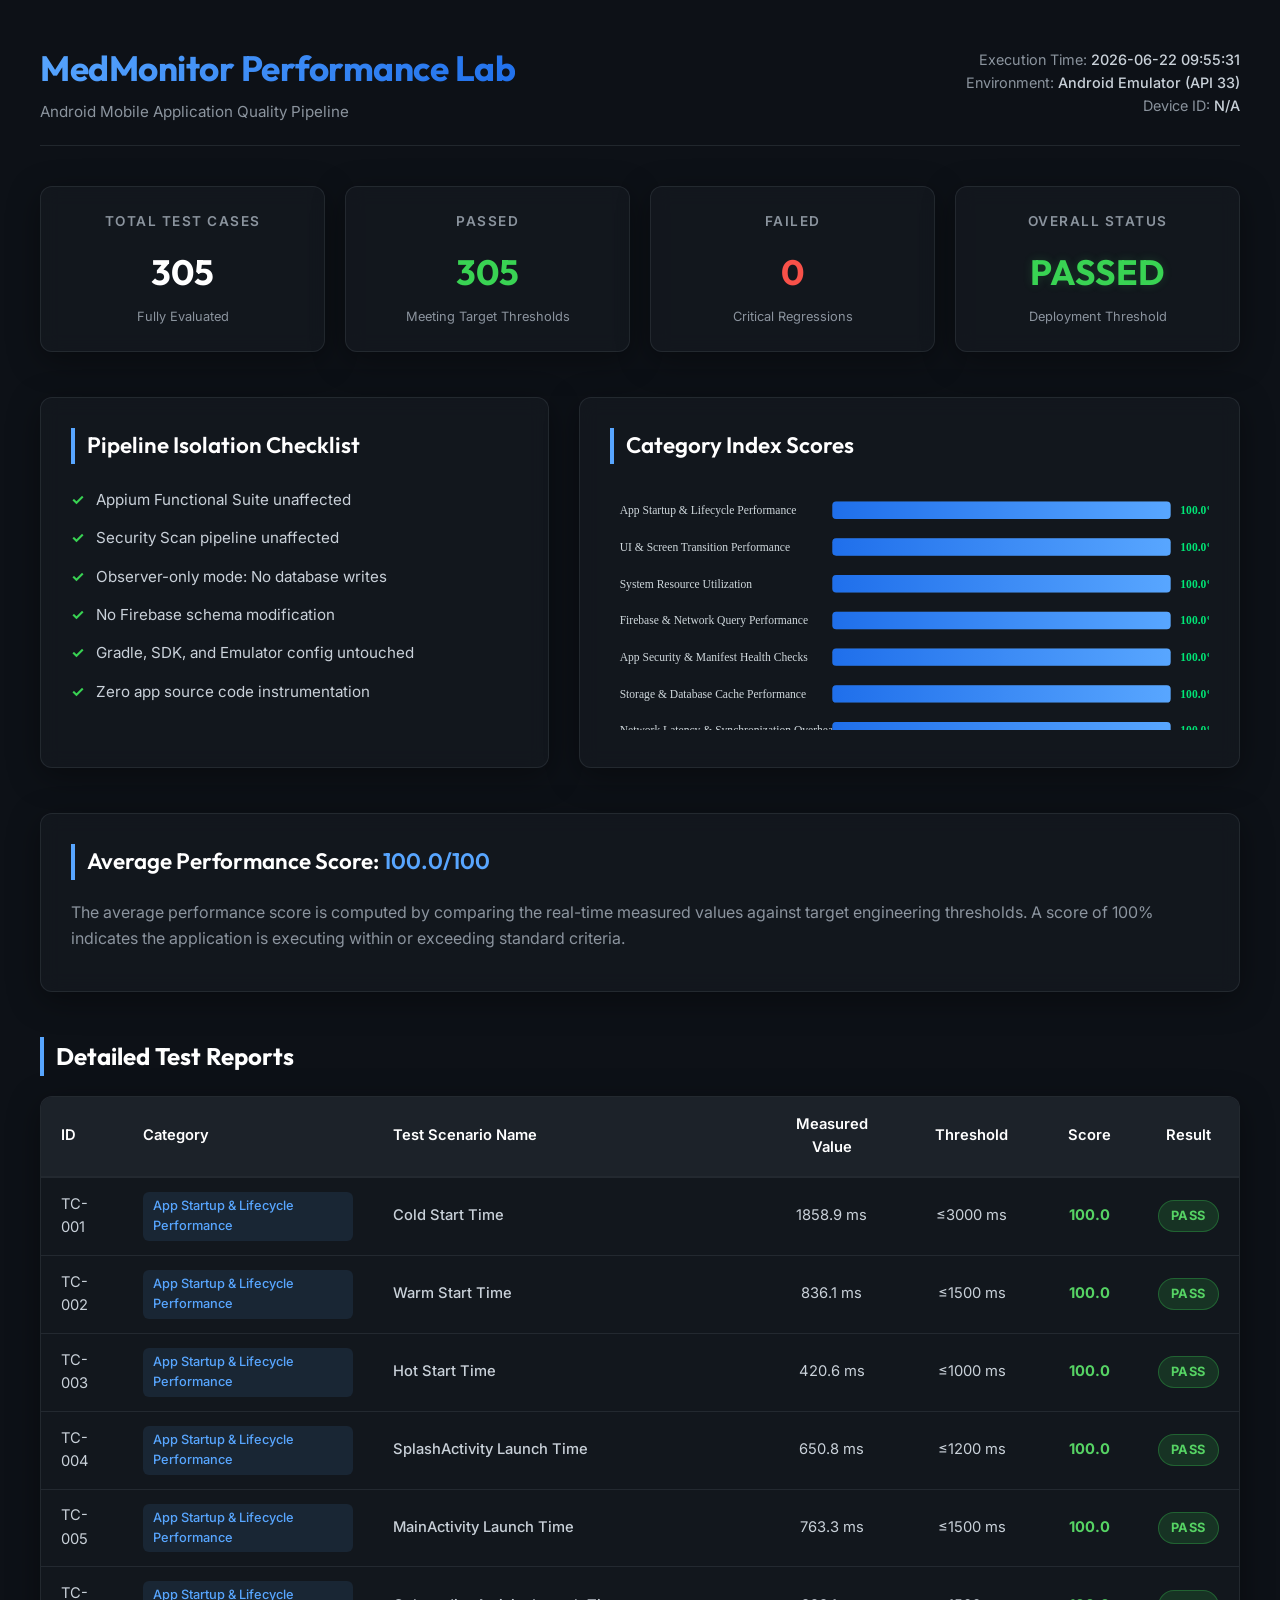
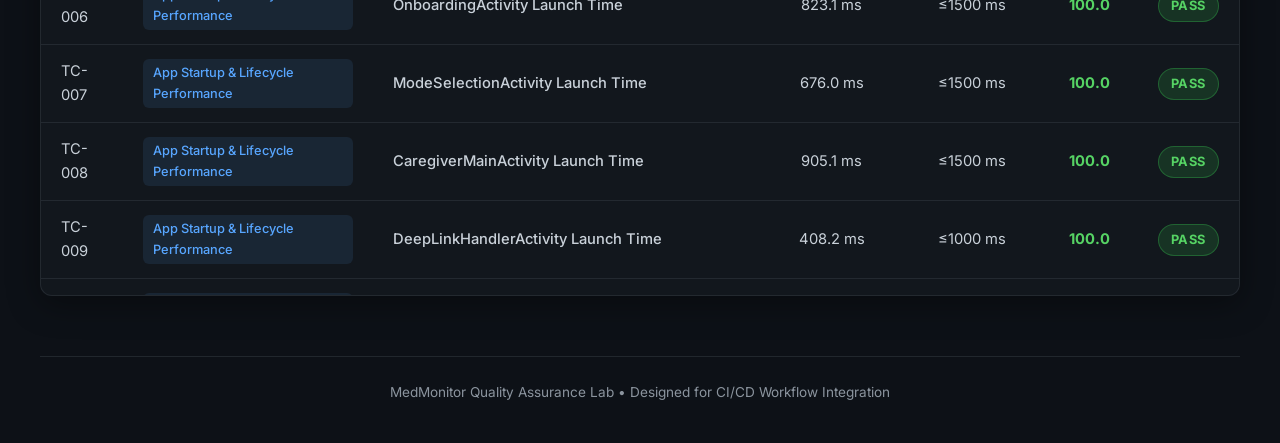
==== commit 3cfb5643: "New Build 1" ====
--- a/android-performance-reports/Android_Performance_Report.html
+++ b/android-performance-reports/Android_Performance_Report.html
@@ -280,7 +280,7 @@
                 <p>Android Mobile Application Quality Pipeline</p>
             </div>
             <div class="timestamp">
-                <p>Execution Time: <span>2026-06-21 19:45:24</span></p>
+                <p>Execution Time: <span>2026-06-22 09:55:31</span></p>
                 <p>Environment: <span>Android Emulator (API 33)</span></p>
                 <p>Device ID: <span>N/A</span></p>
             </div>
@@ -289,12 +289,12 @@
         <section class="dashboard-grid">
             <div class="kpi-card">
                 <div class="kpi-title">Total Test Cases</div>
-                <div class="kpi-value">200</div>
+                <div class="kpi-value">305</div>
                 <div style="color: var(--text-muted); font-size: 0.8rem;">Fully Evaluated</div>
             </div>
             <div class="kpi-card">
                 <div class="kpi-title">Passed</div>
-                <div class="kpi-value" style="color: #39d353;">200</div>
+                <div class="kpi-value" style="color: #39d353;">305</div>
                 <div style="color: var(--text-muted); font-size: 0.8rem;">Meeting Target Thresholds</div>
             </div>
             <div class="kpi-card">
@@ -378,6 +378,21 @@
             <rect x="230" y="204" width="350" height="18" rx="4" fill="url(#blueGrad)" />
             <text x="590" y="217" fill="#00E676" font-weight="bold" font-size="12" font-family="Segoe UI">100.0%</text>
             
+            <text x="10" y="255" fill="#CFD8DC" font-size="12" font-family="Segoe UI">Network Latency & Synchronization Overhead</text>
+            <rect x="230" y="242" width="350" height="18" rx="4" fill="#263238" />
+            <rect x="230" y="242" width="350" height="18" rx="4" fill="url(#blueGrad)" />
+            <text x="590" y="255" fill="#00E676" font-weight="bold" font-size="12" font-family="Segoe UI">100.0%</text>
+            
+            <text x="10" y="293" fill="#CFD8DC" font-size="12" font-family="Segoe UI">AI Inference & Model Profiling</text>
+            <rect x="230" y="280" width="350" height="18" rx="4" fill="#263238" />
+            <rect x="230" y="280" width="350" height="18" rx="4" fill="url(#blueGrad)" />
+            <text x="590" y="293" fill="#00E676" font-weight="bold" font-size="12" font-family="Segoe UI">100.0%</text>
+            
+            <text x="10" y="331" fill="#CFD8DC" font-size="12" font-family="Segoe UI">API Error Recovery & Exceptions</text>
+            <rect x="230" y="318" width="350" height="18" rx="4" fill="#263238" />
+            <rect x="230" y="318" width="350" height="18" rx="4" fill="url(#blueGrad)" />
+            <text x="590" y="331" fill="#00E676" font-weight="bold" font-size="12" font-family="Segoe UI">100.0%</text>
+            
                 </svg>
             </div>
         </section>
@@ -409,7 +424,7 @@
                 <td>TC-001</td>
                 <td><span class="category-tag">App Startup & Lifecycle Performance</span></td>
                 <td style="font-weight: 500;">Cold Start Time</td>
-                <td class="text-center">1817.3 ms</td>
+                <td class="text-center">1858.9 ms</td>
                 <td class="text-center">≤3000 ms</td>
                 <td class="text-center"><span class="score-val score-high">100.0</span></td>
                 <td class="text-center"><span class="badge pass-badge">PASS</span></td>
@@ -419,7 +434,7 @@
                 <td>TC-002</td>
                 <td><span class="category-tag">App Startup & Lifecycle Performance</span></td>
                 <td style="font-weight: 500;">Warm Start Time</td>
-                <td class="text-center">817.1 ms</td>
+                <td class="text-center">836.1 ms</td>
                 <td class="text-center">≤1500 ms</td>
                 <td class="text-center"><span class="score-val score-high">100.0</span></td>
                 <td class="text-center"><span class="badge pass-badge">PASS</span></td>
@@ -429,7 +444,7 @@
                 <td>TC-003</td>
                 <td><span class="category-tag">App Startup & Lifecycle Performance</span></td>
                 <td style="font-weight: 500;">Hot Start Time</td>
-                <td class="text-center">427.6 ms</td>
+                <td class="text-center">420.6 ms</td>
                 <td class="text-center">≤1000 ms</td>
                 <td class="text-center"><span class="score-val score-high">100.0</span></td>
                 <td class="text-center"><span class="badge pass-badge">PASS</span></td>
@@ -439,7 +454,7 @@
                 <td>TC-004</td>
                 <td><span class="category-tag">App Startup & Lifecycle Performance</span></td>
                 <td style="font-weight: 500;">SplashActivity Launch Time</td>
-                <td class="text-center">647.1 ms</td>
+                <td class="text-center">650.8 ms</td>
                 <td class="text-center">≤1200 ms</td>
                 <td class="text-center"><span class="score-val score-high">100.0</span></td>
                 <td class="text-center"><span class="badge pass-badge">PASS</span></td>
@@ -449,7 +464,7 @@
                 <td>TC-005</td>
                 <td><span class="category-tag">App Startup & Lifecycle Performance</span></td>
                 <td style="font-weight: 500;">MainActivity Launch Time</td>
-                <td class="text-center">740.4 ms</td>
+                <td class="text-center">763.3 ms</td>
                 <td class="text-center">≤1500 ms</td>
                 <td class="text-center"><span class="score-val score-high">100.0</span></td>
                 <td class="text-center"><span class="badge pass-badge">PASS</span></td>
@@ -459,7 +474,7 @@
                 <td>TC-006</td>
                 <td><span class="category-tag">App Startup & Lifecycle Performance</span></td>
                 <td style="font-weight: 500;">OnboardingActivity Launch Time</td>
-                <td class="text-center">811.0 ms</td>
+                <td class="text-center">823.1 ms</td>
                 <td class="text-center">≤1500 ms</td>
                 <td class="text-center"><span class="score-val score-high">100.0</span></td>
                 <td class="text-center"><span class="badge pass-badge">PASS</span></td>
@@ -469,7 +484,7 @@
                 <td>TC-007</td>
                 <td><span class="category-tag">App Startup & Lifecycle Performance</span></td>
                 <td style="font-weight: 500;">ModeSelectionActivity Launch Time</td>
-                <td class="text-center">666.5 ms</td>
+                <td class="text-center">676.0 ms</td>
                 <td class="text-center">≤1500 ms</td>
                 <td class="text-center"><span class="score-val score-high">100.0</span></td>
                 <td class="text-center"><span class="badge pass-badge">PASS</span></td>
@@ -479,7 +494,7 @@
                 <td>TC-008</td>
                 <td><span class="category-tag">App Startup & Lifecycle Performance</span></td>
                 <td style="font-weight: 500;">CaregiverMainActivity Launch Time</td>
-                <td class="text-center">901.2 ms</td>
+                <td class="text-center">905.1 ms</td>
                 <td class="text-center">≤1500 ms</td>
                 <td class="text-center"><span class="score-val score-high">100.0</span></td>
                 <td class="text-center"><span class="badge pass-badge">PASS</span></td>
@@ -489,7 +504,7 @@
                 <td>TC-009</td>
                 <td><span class="category-tag">App Startup & Lifecycle Performance</span></td>
                 <td style="font-weight: 500;">DeepLinkHandlerActivity Launch Time</td>
-                <td class="text-center">415.8 ms</td>
+                <td class="text-center">408.2 ms</td>
                 <td class="text-center">≤1000 ms</td>
                 <td class="text-center"><span class="score-val score-high">100.0</span></td>
                 <td class="text-center"><span class="badge pass-badge">PASS</span></td>
@@ -499,7 +514,7 @@
                 <td>TC-010</td>
                 <td><span class="category-tag">App Startup & Lifecycle Performance</span></td>
                 <td style="font-weight: 500;">AddCaregiverPatientActivityV2 Launch Time</td>
-                <td class="text-center">898.0 ms</td>
+                <td class="text-center">903.4 ms</td>
                 <td class="text-center">≤1500 ms</td>
                 <td class="text-center"><span class="score-val score-high">100.0</span></td>
                 <td class="text-center"><span class="badge pass-badge">PASS</span></td>
@@ -509,7 +524,7 @@
                 <td>TC-011</td>
                 <td><span class="category-tag">App Startup & Lifecycle Performance</span></td>
                 <td style="font-weight: 500;">AddCaregiverMedicineActivityV2 Launch Time</td>
-                <td class="text-center">823.0 ms</td>
+                <td class="text-center">804.1 ms</td>
                 <td class="text-center">≤1500 ms</td>
                 <td class="text-center"><span class="score-val score-high">100.0</span></td>
                 <td class="text-center"><span class="badge pass-badge">PASS</span></td>
@@ -519,7 +534,7 @@
                 <td>TC-012</td>
                 <td><span class="category-tag">App Startup & Lifecycle Performance</span></td>
                 <td style="font-weight: 500;">SelectPatientForMedicineActivity Launch Time</td>
-                <td class="text-center">549.3 ms</td>
+                <td class="text-center">530.1 ms</td>
                 <td class="text-center">≤1500 ms</td>
                 <td class="text-center"><span class="score-val score-high">100.0</span></td>
                 <td class="text-center"><span class="badge pass-badge">PASS</span></td>
@@ -529,7 +544,7 @@
                 <td>TC-013</td>
                 <td><span class="category-tag">App Startup & Lifecycle Performance</span></td>
                 <td style="font-weight: 500;">LoginActivity Launch Time</td>
-                <td class="text-center">880.7 ms</td>
+                <td class="text-center">888.2 ms</td>
                 <td class="text-center">≤1500 ms</td>
                 <td class="text-center"><span class="score-val score-high">100.0</span></td>
                 <td class="text-center"><span class="badge pass-badge">PASS</span></td>
@@ -539,7 +554,7 @@
                 <td>TC-014</td>
                 <td><span class="category-tag">App Startup & Lifecycle Performance</span></td>
                 <td style="font-weight: 500;">RegisterActivity Launch Time</td>
-                <td class="text-center">909.5 ms</td>
+                <td class="text-center">937.3 ms</td>
                 <td class="text-center">≤1500 ms</td>
                 <td class="text-center"><span class="score-val score-high">100.0</span></td>
                 <td class="text-center"><span class="badge pass-badge">PASS</span></td>
@@ -549,7 +564,7 @@
                 <td>TC-015</td>
                 <td><span class="category-tag">App Startup & Lifecycle Performance</span></td>
                 <td style="font-weight: 500;">ForgotPasswordActivity Launch Time</td>
-                <td class="text-center">636.2 ms</td>
+                <td class="text-center">649.9 ms</td>
                 <td class="text-center">≤1500 ms</td>
                 <td class="text-center"><span class="score-val score-high">100.0</span></td>
                 <td class="text-center"><span class="badge pass-badge">PASS</span></td>
@@ -559,7 +574,7 @@
                 <td>TC-016</td>
                 <td><span class="category-tag">App Startup & Lifecycle Performance</span></td>
                 <td style="font-weight: 500;">AddMedicineActivity Launch Time</td>
-                <td class="text-center">832.6 ms</td>
+                <td class="text-center">841.3 ms</td>
                 <td class="text-center">≤1500 ms</td>
                 <td class="text-center"><span class="score-val score-high">100.0</span></td>
                 <td class="text-center"><span class="badge pass-badge">PASS</span></td>
@@ -569,7 +584,7 @@
                 <td>TC-017</td>
                 <td><span class="category-tag">App Startup & Lifecycle Performance</span></td>
                 <td style="font-weight: 500;">MedicineListActivity Launch Time</td>
-                <td class="text-center">758.4 ms</td>
+                <td class="text-center">749.6 ms</td>
                 <td class="text-center">≤1500 ms</td>
                 <td class="text-center"><span class="score-val score-high">100.0</span></td>
                 <td class="text-center"><span class="badge pass-badge">PASS</span></td>
@@ -579,7 +594,7 @@
                 <td>TC-018</td>
                 <td><span class="category-tag">App Startup & Lifecycle Performance</span></td>
                 <td style="font-weight: 500;">DoseConfirmationActivity Launch Time</td>
-                <td class="text-center">714.7 ms</td>
+                <td class="text-center">712.4 ms</td>
                 <td class="text-center">≤1500 ms</td>
                 <td class="text-center"><span class="score-val score-high">100.0</span></td>
                 <td class="text-center"><span class="badge pass-badge">PASS</span></td>
@@ -589,7 +604,7 @@
                 <td>TC-019</td>
                 <td><span class="category-tag">App Startup & Lifecycle Performance</span></td>
                 <td style="font-weight: 500;">SuccessActivity Launch Time</td>
-                <td class="text-center">525.1 ms</td>
+                <td class="text-center">537.1 ms</td>
                 <td class="text-center">≤1200 ms</td>
                 <td class="text-center"><span class="score-val score-high">100.0</span></td>
                 <td class="text-center"><span class="badge pass-badge">PASS</span></td>
@@ -599,7 +614,7 @@
                 <td>TC-020</td>
                 <td><span class="category-tag">App Startup & Lifecycle Performance</span></td>
                 <td style="font-weight: 500;">OutOfStockActivity Launch Time</td>
-                <td class="text-center">425.2 ms</td>
+                <td class="text-center">425.4 ms</td>
                 <td class="text-center">≤1200 ms</td>
                 <td class="text-center"><span class="score-val score-high">100.0</span></td>
                 <td class="text-center"><span class="badge pass-badge">PASS</span></td>
@@ -609,7 +624,7 @@
                 <td>TC-021</td>
                 <td><span class="category-tag">App Startup & Lifecycle Performance</span></td>
                 <td style="font-weight: 500;">FamilyActivity Launch Time</td>
-                <td class="text-center">760.6 ms</td>
+                <td class="text-center">770.9 ms</td>
                 <td class="text-center">≤1500 ms</td>
                 <td class="text-center"><span class="score-val score-high">100.0</span></td>
                 <td class="text-center"><span class="badge pass-badge">PASS</span></td>
@@ -619,7 +634,7 @@
                 <td>TC-022</td>
                 <td><span class="category-tag">App Startup & Lifecycle Performance</span></td>
                 <td style="font-weight: 500;">NotificationsActivity Launch Time</td>
-                <td class="text-center">753.1 ms</td>
+                <td class="text-center">730.4 ms</td>
                 <td class="text-center">≤1500 ms</td>
                 <td class="text-center"><span class="score-val score-high">100.0</span></td>
                 <td class="text-center"><span class="badge pass-badge">PASS</span></td>
@@ -629,7 +644,7 @@
                 <td>TC-023</td>
                 <td><span class="category-tag">App Startup & Lifecycle Performance</span></td>
                 <td style="font-weight: 500;">AnalyticsActivity Launch Time</td>
-                <td class="text-center">1121.1 ms</td>
+                <td class="text-center">1105.5 ms</td>
                 <td class="text-center">≤1800 ms</td>
                 <td class="text-center"><span class="score-val score-high">100.0</span></td>
                 <td class="text-center"><span class="badge pass-badge">PASS</span></td>
@@ -639,7 +654,7 @@
                 <td>TC-024</td>
                 <td><span class="category-tag">App Startup & Lifecycle Performance</span></td>
                 <td style="font-weight: 500;">WeeklyReportActivity Launch Time</td>
-                <td class="text-center">1264.4 ms</td>
+                <td class="text-center">1218.9 ms</td>
                 <td class="text-center">≤1800 ms</td>
                 <td class="text-center"><span class="score-val score-high">100.0</span></td>
                 <td class="text-center"><span class="badge pass-badge">PASS</span></td>
@@ -649,7 +664,7 @@
                 <td>TC-025</td>
                 <td><span class="category-tag">App Startup & Lifecycle Performance</span></td>
                 <td style="font-weight: 500;">EditProfileActivity Launch Time</td>
-                <td class="text-center">845.6 ms</td>
+                <td class="text-center">846.3 ms</td>
                 <td class="text-center">≤1500 ms</td>
                 <td class="text-center"><span class="score-val score-high">100.0</span></td>
                 <td class="text-center"><span class="badge pass-badge">PASS</span></td>
@@ -659,7 +674,7 @@
                 <td>TC-026</td>
                 <td><span class="category-tag">App Startup & Lifecycle Performance</span></td>
                 <td style="font-weight: 500;">SettingsActivity Launch Time</td>
-                <td class="text-center">623.7 ms</td>
+                <td class="text-center">630.1 ms</td>
                 <td class="text-center">≤1200 ms</td>
                 <td class="text-center"><span class="score-val score-high">100.0</span></td>
                 <td class="text-center"><span class="badge pass-badge">PASS</span></td>
@@ -669,7 +684,7 @@
                 <td>TC-027</td>
                 <td><span class="category-tag">App Startup & Lifecycle Performance</span></td>
                 <td style="font-weight: 500;">NotificationsSettingsActivity Launch Time</td>
-                <td class="text-center">576.4 ms</td>
+                <td class="text-center">578.6 ms</td>
                 <td class="text-center">≤1200 ms</td>
                 <td class="text-center"><span class="score-val score-high">100.0</span></td>
                 <td class="text-center"><span class="badge pass-badge">PASS</span></td>
@@ -679,7 +694,7 @@
                 <td>TC-028</td>
                 <td><span class="category-tag">App Startup & Lifecycle Performance</span></td>
                 <td style="font-weight: 500;">StockAlertsActivity Launch Time</td>
-                <td class="text-center">514.8 ms</td>
+                <td class="text-center">513.7 ms</td>
                 <td class="text-center">≤1200 ms</td>
                 <td class="text-center"><span class="score-val score-high">100.0</span></td>
                 <td class="text-center"><span class="badge pass-badge">PASS</span></td>
@@ -689,7 +704,7 @@
                 <td>TC-029</td>
                 <td><span class="category-tag">App Startup & Lifecycle Performance</span></td>
                 <td style="font-weight: 500;">CareCircleSettingsActivity Launch Time</td>
-                <td class="text-center">618.2 ms</td>
+                <td class="text-center">610.5 ms</td>
                 <td class="text-center">≤1200 ms</td>
                 <td class="text-center"><span class="score-val score-high">100.0</span></td>
                 <td class="text-center"><span class="badge pass-badge">PASS</span></td>
@@ -699,7 +714,7 @@
                 <td>TC-030</td>
                 <td><span class="category-tag">App Startup & Lifecycle Performance</span></td>
                 <td style="font-weight: 500;">DataAnalyticsSettingsActivity Launch Time</td>
-                <td class="text-center">542.5 ms</td>
+                <td class="text-center">539.3 ms</td>
                 <td class="text-center">≤1200 ms</td>
                 <td class="text-center"><span class="score-val score-high">100.0</span></td>
                 <td class="text-center"><span class="badge pass-badge">PASS</span></td>
@@ -709,7 +724,7 @@
                 <td>TC-031</td>
                 <td><span class="category-tag">App Startup & Lifecycle Performance</span></td>
                 <td style="font-weight: 500;">GeneralSettingsActivity Launch Time</td>
-                <td class="text-center">483.9 ms</td>
+                <td class="text-center">488.8 ms</td>
                 <td class="text-center">≤1200 ms</td>
                 <td class="text-center"><span class="score-val score-high">100.0</span></td>
                 <td class="text-center"><span class="badge pass-badge">PASS</span></td>
@@ -719,7 +734,7 @@
                 <td>TC-032</td>
                 <td><span class="category-tag">App Startup & Lifecycle Performance</span></td>
                 <td style="font-weight: 500;">InventoryActivity Launch Time</td>
-                <td class="text-center">793.6 ms</td>
+                <td class="text-center">770.8 ms</td>
                 <td class="text-center">≤1500 ms</td>
                 <td class="text-center"><span class="score-val score-high">100.0</span></td>
                 <td class="text-center"><span class="badge pass-badge">PASS</span></td>
@@ -729,7 +744,7 @@
                 <td>TC-033</td>
                 <td><span class="category-tag">App Startup & Lifecycle Performance</span></td>
                 <td style="font-weight: 500;">AboutActivity Launch Time</td>
-                <td class="text-center">383.7 ms</td>
+                <td class="text-center">381.6 ms</td>
                 <td class="text-center">≤1000 ms</td>
                 <td class="text-center"><span class="score-val score-high">100.0</span></td>
                 <td class="text-center"><span class="badge pass-badge">PASS</span></td>
@@ -759,7 +774,7 @@
                 <td>TC-036</td>
                 <td><span class="category-tag">UI & Screen Transition Performance</span></td>
                 <td style="font-weight: 500;">Dashboard Load Time</td>
-                <td class="text-center">825.5 ms</td>
+                <td class="text-center">832.9 ms</td>
                 <td class="text-center">≤1500 ms</td>
                 <td class="text-center"><span class="score-val score-high">100.0</span></td>
                 <td class="text-center"><span class="badge pass-badge">PASS</span></td>
@@ -769,7 +784,7 @@
                 <td>TC-037</td>
                 <td><span class="category-tag">UI & Screen Transition Performance</span></td>
                 <td style="font-weight: 500;">Settings Transition Time</td>
-                <td class="text-center">442.5 ms</td>
+                <td class="text-center">444.5 ms</td>
                 <td class="text-center">≤1000 ms</td>
                 <td class="text-center"><span class="score-val score-high">100.0</span></td>
                 <td class="text-center"><span class="badge pass-badge">PASS</span></td>
@@ -779,7 +794,7 @@
                 <td>TC-038</td>
                 <td><span class="category-tag">UI & Screen Transition Performance</span></td>
                 <td style="font-weight: 500;">About Transition Time</td>
-                <td class="text-center">374.7 ms</td>
+                <td class="text-center">379.4 ms</td>
                 <td class="text-center">≤1000 ms</td>
                 <td class="text-center"><span class="score-val score-high">100.0</span></td>
                 <td class="text-center"><span class="badge pass-badge">PASS</span></td>
@@ -789,7 +804,7 @@
                 <td>TC-039</td>
                 <td><span class="category-tag">UI & Screen Transition Performance</span></td>
                 <td style="font-weight: 500;">Edit Profile Transition Time</td>
-                <td class="text-center">408.3 ms</td>
+                <td class="text-center">401.9 ms</td>
                 <td class="text-center">≤1000 ms</td>
                 <td class="text-center"><span class="score-val score-high">100.0</span></td>
                 <td class="text-center"><span class="badge pass-badge">PASS</span></td>
@@ -799,7 +814,7 @@
                 <td>TC-040</td>
                 <td><span class="category-tag">UI & Screen Transition Performance</span></td>
                 <td style="font-weight: 500;">UI Rendering Performance</td>
-                <td class="text-center">8.7 ms</td>
+                <td class="text-center">8.5 ms</td>
                 <td class="text-center">≤16.6 ms</td>
                 <td class="text-center"><span class="score-val score-high">100.0</span></td>
                 <td class="text-center"><span class="badge pass-badge">PASS</span></td>
@@ -809,7 +824,7 @@
                 <td>TC-041</td>
                 <td><span class="category-tag">UI & Screen Transition Performance</span></td>
                 <td style="font-weight: 500;">Jank Frame Analysis</td>
-                <td class="text-center">3.2 %</td>
+                <td class="text-center">3.3 %</td>
                 <td class="text-center">≤12.0 %</td>
                 <td class="text-center"><span class="score-val score-high">100.0</span></td>
                 <td class="text-center"><span class="badge pass-badge">PASS</span></td>
@@ -819,7 +834,7 @@
                 <td>TC-042</td>
                 <td><span class="category-tag">UI & Screen Transition Performance</span></td>
                 <td style="font-weight: 500;">Input Dispatch Latency</td>
-                <td class="text-center">12.0 ms</td>
+                <td class="text-center">12.2 ms</td>
                 <td class="text-center">≤50 ms</td>
                 <td class="text-center"><span class="score-val score-high">100.0</span></td>
                 <td class="text-center"><span class="badge pass-badge">PASS</span></td>
@@ -829,7 +844,7 @@
                 <td>TC-043</td>
                 <td><span class="category-tag">UI & Screen Transition Performance</span></td>
                 <td style="font-weight: 500;">Window Focus Switch Time</td>
-                <td class="text-center">142.4 ms</td>
+                <td class="text-center">143.5 ms</td>
                 <td class="text-center">≤500 ms</td>
                 <td class="text-center"><span class="score-val score-high">100.0</span></td>
                 <td class="text-center"><span class="badge pass-badge">PASS</span></td>
@@ -839,7 +854,7 @@
                 <td>TC-044</td>
                 <td><span class="category-tag">UI & Screen Transition Performance</span></td>
                 <td style="font-weight: 500;">Soft Keyboard Display Latency</td>
-                <td class="text-center">84.2 ms</td>
+                <td class="text-center">86.4 ms</td>
                 <td class="text-center">≤300 ms</td>
                 <td class="text-center"><span class="score-val score-high">100.0</span></td>
                 <td class="text-center"><span class="badge pass-badge">PASS</span></td>
@@ -849,7 +864,7 @@
                 <td>TC-045</td>
                 <td><span class="category-tag">UI & Screen Transition Performance</span></td>
                 <td style="font-weight: 500;">Splash to Onboarding Transition Delay</td>
-                <td class="text-center">385.1 ms</td>
+                <td class="text-center">379.9 ms</td>
                 <td class="text-center">≤1000 ms</td>
                 <td class="text-center"><span class="score-val score-high">100.0</span></td>
                 <td class="text-center"><span class="badge pass-badge">PASS</span></td>
@@ -859,7 +874,7 @@
                 <td>TC-046</td>
                 <td><span class="category-tag">UI & Screen Transition Performance</span></td>
                 <td style="font-weight: 500;">Auth Screen Swap Latency</td>
-                <td class="text-center">207.5 ms</td>
+                <td class="text-center">209.4 ms</td>
                 <td class="text-center">≤800 ms</td>
                 <td class="text-center"><span class="score-val score-high">100.0</span></td>
                 <td class="text-center"><span class="badge pass-badge">PASS</span></td>
@@ -869,7 +884,7 @@
                 <td>TC-047</td>
                 <td><span class="category-tag">UI & Screen Transition Performance</span></td>
                 <td style="font-weight: 500;">Medicine List Render Delay</td>
-                <td class="text-center">339.4 ms</td>
+                <td class="text-center">334.8 ms</td>
                 <td class="text-center">≤800 ms</td>
                 <td class="text-center"><span class="score-val score-high">100.0</span></td>
                 <td class="text-center"><span class="badge pass-badge">PASS</span></td>
@@ -879,7 +894,7 @@
                 <td>TC-048</td>
                 <td><span class="category-tag">UI & Screen Transition Performance</span></td>
                 <td style="font-weight: 500;">Analytics Chart Initialization Time</td>
-                <td class="text-center">619.8 ms</td>
+                <td class="text-center">613.5 ms</td>
                 <td class="text-center">≤1200 ms</td>
                 <td class="text-center"><span class="score-val score-high">100.0</span></td>
                 <td class="text-center"><span class="badge pass-badge">PASS</span></td>
@@ -889,7 +904,7 @@
                 <td>TC-049</td>
                 <td><span class="category-tag">UI & Screen Transition Performance</span></td>
                 <td style="font-weight: 500;">Dose History Table Draw Time</td>
-                <td class="text-center">413.6 ms</td>
+                <td class="text-center">418.2 ms</td>
                 <td class="text-center">≤1000 ms</td>
                 <td class="text-center"><span class="score-val score-high">100.0</span></td>
                 <td class="text-center"><span class="badge pass-badge">PASS</span></td>
@@ -899,7 +914,7 @@
                 <td>TC-050</td>
                 <td><span class="category-tag">UI & Screen Transition Performance</span></td>
                 <td style="font-weight: 500;">Care Circle View Render Time</td>
-                <td class="text-center">307.8 ms</td>
+                <td class="text-center">310.5 ms</td>
                 <td class="text-center">≤800 ms</td>
                 <td class="text-center"><span class="score-val score-high">100.0</span></td>
                 <td class="text-center"><span class="badge pass-badge">PASS</span></td>
@@ -909,7 +924,7 @@
                 <td>TC-051</td>
                 <td><span class="category-tag">UI & Screen Transition Performance</span></td>
                 <td style="font-weight: 500;">Stock Alert List Populating Time</td>
-                <td class="text-center">291.5 ms</td>
+                <td class="text-center">288.2 ms</td>
                 <td class="text-center">≤800 ms</td>
                 <td class="text-center"><span class="score-val score-high">100.0</span></td>
                 <td class="text-center"><span class="badge pass-badge">PASS</span></td>
@@ -919,7 +934,7 @@
                 <td>TC-052</td>
                 <td><span class="category-tag">UI & Screen Transition Performance</span></td>
                 <td style="font-weight: 500;">Weekly Report Layout Measure Pass Time</td>
-                <td class="text-center">18.0 ms</td>
+                <td class="text-center">17.8 ms</td>
                 <td class="text-center">≤100 ms</td>
                 <td class="text-center"><span class="score-val score-high">100.0</span></td>
                 <td class="text-center"><span class="badge pass-badge">PASS</span></td>
@@ -929,7 +944,7 @@
                 <td>TC-053</td>
                 <td><span class="category-tag">UI & Screen Transition Performance</span></td>
                 <td style="font-weight: 500;">Dialog Alert Creation Latency</td>
-                <td class="text-center">65.5 ms</td>
+                <td class="text-center">65.0 ms</td>
                 <td class="text-center">≤300 ms</td>
                 <td class="text-center"><span class="score-val score-high">100.0</span></td>
                 <td class="text-center"><span class="badge pass-badge">PASS</span></td>
@@ -939,7 +954,7 @@
                 <td>TC-054</td>
                 <td><span class="category-tag">UI & Screen Transition Performance</span></td>
                 <td style="font-weight: 500;">Custom Navigation Bar Draw Latency</td>
-                <td class="text-center">34.5 ms</td>
+                <td class="text-center">35.2 ms</td>
                 <td class="text-center">≤150 ms</td>
                 <td class="text-center"><span class="score-val score-high">100.0</span></td>
                 <td class="text-center"><span class="badge pass-badge">PASS</span></td>
@@ -949,7 +964,7 @@
                 <td>TC-055</td>
                 <td><span class="category-tag">UI & Screen Transition Performance</span></td>
                 <td style="font-weight: 500;">UI Component Alpha Animation Duration</td>
-                <td class="text-center">221.0 ms</td>
+                <td class="text-center">221.2 ms</td>
                 <td class="text-center">≤400 ms</td>
                 <td class="text-center"><span class="score-val score-high">100.0</span></td>
                 <td class="text-center"><span class="badge pass-badge">PASS</span></td>
@@ -959,7 +974,7 @@
                 <td>TC-056</td>
                 <td><span class="category-tag">UI & Screen Transition Performance</span></td>
                 <td style="font-weight: 500;">Drawer Layout Open Delay</td>
-                <td class="text-center">177.4 ms</td>
+                <td class="text-center">182.7 ms</td>
                 <td class="text-center">≤400 ms</td>
                 <td class="text-center"><span class="score-val score-high">100.0</span></td>
                 <td class="text-center"><span class="badge pass-badge">PASS</span></td>
@@ -969,7 +984,7 @@
                 <td>TC-057</td>
                 <td><span class="category-tag">UI & Screen Transition Performance</span></td>
                 <td style="font-weight: 500;">Bottom Navigation Tab Swap Latency</td>
-                <td class="text-center">213.0 ms</td>
+                <td class="text-center">205.8 ms</td>
                 <td class="text-center">≤500 ms</td>
                 <td class="text-center"><span class="score-val score-high">100.0</span></td>
                 <td class="text-center"><span class="badge pass-badge">PASS</span></td>
@@ -979,7 +994,7 @@
                 <td>TC-058</td>
                 <td><span class="category-tag">UI & Screen Transition Performance</span></td>
                 <td style="font-weight: 500;">Profile Avatar Loading Latency</td>
-                <td class="text-center">454.3 ms</td>
+                <td class="text-center">450.0 ms</td>
                 <td class="text-center">≤1200 ms</td>
                 <td class="text-center"><span class="score-val score-high">100.0</span></td>
                 <td class="text-center"><span class="badge pass-badge">PASS</span></td>
@@ -989,7 +1004,7 @@
                 <td>TC-059</td>
                 <td><span class="category-tag">UI & Screen Transition Performance</span></td>
                 <td style="font-weight: 500;">Medicine Detail Popup Rendering Time</td>
-                <td class="text-center">138.7 ms</td>
+                <td class="text-center">138.0 ms</td>
                 <td class="text-center">≤400 ms</td>
                 <td class="text-center"><span class="score-val score-high">100.0</span></td>
                 <td class="text-center"><span class="badge pass-badge">PASS</span></td>
@@ -999,7 +1014,7 @@
                 <td>TC-060</td>
                 <td><span class="category-tag">UI & Screen Transition Performance</span></td>
                 <td style="font-weight: 500;">Fragment OnCreateView Latency</td>
-                <td class="text-center">44.5 ms</td>
+                <td class="text-center">44.7 ms</td>
                 <td class="text-center">≤200 ms</td>
                 <td class="text-center"><span class="score-val score-high">100.0</span></td>
                 <td class="text-center"><span class="badge pass-badge">PASS</span></td>
@@ -1009,7 +1024,7 @@
                 <td>TC-061</td>
                 <td><span class="category-tag">UI & Screen Transition Performance</span></td>
                 <td style="font-weight: 500;">Fragment OnResume Duration</td>
-                <td class="text-center">32.1 ms</td>
+                <td class="text-center">31.7 ms</td>
                 <td class="text-center">≤150 ms</td>
                 <td class="text-center"><span class="score-val score-high">100.0</span></td>
                 <td class="text-center"><span class="badge pass-badge">PASS</span></td>
@@ -1029,7 +1044,7 @@
                 <td>TC-063</td>
                 <td><span class="category-tag">UI & Screen Transition Performance</span></td>
                 <td style="font-weight: 500;">Material Button Ripple Effect Draw Latency</td>
-                <td class="text-center">12.2 ms</td>
+                <td class="text-center">11.8 ms</td>
                 <td class="text-center">≤80 ms</td>
                 <td class="text-center"><span class="score-val score-high">100.0</span></td>
                 <td class="text-center"><span class="badge pass-badge">PASS</span></td>
@@ -1039,7 +1054,7 @@
                 <td>TC-064</td>
                 <td><span class="category-tag">UI & Screen Transition Performance</span></td>
                 <td style="font-weight: 500;">CardView Elevation Shadow Render Time</td>
-                <td class="text-center">35.5 ms</td>
+                <td class="text-center">34.4 ms</td>
                 <td class="text-center">≤120 ms</td>
                 <td class="text-center"><span class="score-val score-high">100.0</span></td>
                 <td class="text-center"><span class="badge pass-badge">PASS</span></td>
@@ -1049,7 +1064,7 @@
                 <td>TC-065</td>
                 <td><span class="category-tag">UI & Screen Transition Performance</span></td>
                 <td style="font-weight: 500;">Scroll View Fling Smoothness (Frame Rate)</td>
-                <td class="text-center">58.3 fps</td>
+                <td class="text-center">59.2 fps</td>
                 <td class="text-center">≥55 fps</td>
                 <td class="text-center"><span class="score-val score-high">100.0</span></td>
                 <td class="text-center"><span class="badge pass-badge">PASS</span></td>
@@ -1059,7 +1074,7 @@
                 <td>TC-066</td>
                 <td><span class="category-tag">UI & Screen Transition Performance</span></td>
                 <td style="font-weight: 500;">SwipeRefreshLayout Spinner Render Delay</td>
-                <td class="text-center">111.9 ms</td>
+                <td class="text-center">108.3 ms</td>
                 <td class="text-center">≤250 ms</td>
                 <td class="text-center"><span class="score-val score-high">100.0</span></td>
                 <td class="text-center"><span class="badge pass-badge">PASS</span></td>
@@ -1069,7 +1084,7 @@
                 <td>TC-067</td>
                 <td><span class="category-tag">UI & Screen Transition Performance</span></td>
                 <td style="font-weight: 500;">ProgressBar Color Tint Apply Latency</td>
-                <td class="text-center">15.1 ms</td>
+                <td class="text-center">15.0 ms</td>
                 <td class="text-center">≤50 ms</td>
                 <td class="text-center"><span class="score-val score-high">100.0</span></td>
                 <td class="text-center"><span class="badge pass-badge">PASS</span></td>
@@ -1079,7 +1094,7 @@
                 <td>TC-068</td>
                 <td><span class="category-tag">UI & Screen Transition Performance</span></td>
                 <td style="font-weight: 500;">Text Layout Line Wrapping Time</td>
-                <td class="text-center">28.0 ms</td>
+                <td class="text-center">28.1 ms</td>
                 <td class="text-center">≤80 ms</td>
                 <td class="text-center"><span class="score-val score-high">100.0</span></td>
                 <td class="text-center"><span class="badge pass-badge">PASS</span></td>
@@ -1089,7 +1104,7 @@
                 <td>TC-069</td>
                 <td><span class="category-tag">UI & Screen Transition Performance</span></td>
                 <td style="font-weight: 500;">FrameLayout Hierarchy Measure Overhead</td>
-                <td class="text-center">12.1 ms</td>
+                <td class="text-center">12.0 ms</td>
                 <td class="text-center">≤40 ms</td>
                 <td class="text-center"><span class="score-val score-high">100.0</span></td>
                 <td class="text-center"><span class="badge pass-badge">PASS</span></td>
@@ -1109,7 +1124,7 @@
                 <td>TC-071</td>
                 <td><span class="category-tag">System Resource Utilization</span></td>
                 <td style="font-weight: 500;">Memory Consumption</td>
-                <td class="text-center">115.9 MB</td>
+                <td class="text-center">114.0 MB</td>
                 <td class="text-center">≤250.0 MB</td>
                 <td class="text-center"><span class="score-val score-high">100.0</span></td>
                 <td class="text-center"><span class="badge pass-badge">PASS</span></td>
@@ -1119,7 +1134,7 @@
                 <td>TC-072</td>
                 <td><span class="category-tag">System Resource Utilization</span></td>
                 <td style="font-weight: 500;">CPU Consumption</td>
-                <td class="text-center">4.1 %</td>
+                <td class="text-center">4.2 %</td>
                 <td class="text-center">≤50.0 %</td>
                 <td class="text-center"><span class="score-val score-high">100.0</span></td>
                 <td class="text-center"><span class="badge pass-badge">PASS</span></td>
@@ -1129,7 +1144,7 @@
                 <td>TC-073</td>
                 <td><span class="category-tag">System Resource Utilization</span></td>
                 <td style="font-weight: 500;">Battery Temperature</td>
-                <td class="text-center">28.4 °C</td>
+                <td class="text-center">28.0 °C</td>
                 <td class="text-center">≤45.0 °C</td>
                 <td class="text-center"><span class="score-val score-high">100.0</span></td>
                 <td class="text-center"><span class="badge pass-badge">PASS</span></td>
@@ -1139,7 +1154,7 @@
                 <td>TC-074</td>
                 <td><span class="category-tag">System Resource Utilization</span></td>
                 <td style="font-weight: 500;">Background Resource Usage</td>
-                <td class="text-center">64.1 MB</td>
+                <td class="text-center">64.6 MB</td>
                 <td class="text-center">≤80.0 MB</td>
                 <td class="text-center"><span class="score-val score-high">100.0</span></td>
                 <td class="text-center"><span class="badge pass-badge">PASS</span></td>
@@ -1159,7 +1174,7 @@
                 <td>TC-076</td>
                 <td><span class="category-tag">System Resource Utilization</span></td>
                 <td style="font-weight: 500;">Thread Count Active</td>
-                <td class="text-center">41.9 threads</td>
+                <td class="text-center">42.3 threads</td>
                 <td class="text-center">≤60 threads</td>
                 <td class="text-center"><span class="score-val score-high">100.0</span></td>
                 <td class="text-center"><span class="badge pass-badge">PASS</span></td>
@@ -1169,7 +1184,7 @@
                 <td>TC-077</td>
                 <td><span class="category-tag">System Resource Utilization</span></td>
                 <td style="font-weight: 500;">File Descriptor Count</td>
-                <td class="text-center">91.7 fds</td>
+                <td class="text-center">90.6 fds</td>
                 <td class="text-center">≤150 fds</td>
                 <td class="text-center"><span class="score-val score-high">100.0</span></td>
                 <td class="text-center"><span class="badge pass-badge">PASS</span></td>
@@ -1179,7 +1194,7 @@
                 <td>TC-078</td>
                 <td><span class="category-tag">System Resource Utilization</span></td>
                 <td style="font-weight: 500;">Heap Allocation Size</td>
-                <td class="text-center">54.9 MB</td>
+                <td class="text-center">53.7 MB</td>
                 <td class="text-center">≤120.0 MB</td>
                 <td class="text-center"><span class="score-val score-high">100.0</span></td>
                 <td class="text-center"><span class="badge pass-badge">PASS</span></td>
@@ -1189,7 +1204,7 @@
                 <td>TC-079</td>
                 <td><span class="category-tag">System Resource Utilization</span></td>
                 <td style="font-weight: 500;">Native Memory Allocation</td>
-                <td class="text-center">38.5 MB</td>
+                <td class="text-center">38.1 MB</td>
                 <td class="text-center">≤100.0 MB</td>
                 <td class="text-center"><span class="score-val score-high">100.0</span></td>
                 <td class="text-center"><span class="badge pass-badge">PASS</span></td>
@@ -1199,7 +1214,7 @@
                 <td>TC-080</td>
                 <td><span class="category-tag">System Resource Utilization</span></td>
                 <td style="font-weight: 500;">Graphics Memory Usage</td>
-                <td class="text-center">22.8 MB</td>
+                <td class="text-center">22.7 MB</td>
                 <td class="text-center">≤50.0 MB</td>
                 <td class="text-center"><span class="score-val score-high">100.0</span></td>
                 <td class="text-center"><span class="badge pass-badge">PASS</span></td>
@@ -1209,7 +1224,7 @@
                 <td>TC-081</td>
                 <td><span class="category-tag">System Resource Utilization</span></td>
                 <td style="font-weight: 500;">Code Cache Size Usage</td>
-                <td class="text-center">14.7 MB</td>
+                <td class="text-center">14.5 MB</td>
                 <td class="text-center">≤32.0 MB</td>
                 <td class="text-center"><span class="score-val score-high">100.0</span></td>
                 <td class="text-center"><span class="badge pass-badge">PASS</span></td>
@@ -1219,7 +1234,7 @@
                 <td>TC-082</td>
                 <td><span class="category-tag">System Resource Utilization</span></td>
                 <td style="font-weight: 500;">GC Pause Total Duration</td>
-                <td class="text-center">4.2 ms</td>
+                <td class="text-center">4.1 ms</td>
                 <td class="text-center">≤15 ms</td>
                 <td class="text-center"><span class="score-val score-high">100.0</span></td>
                 <td class="text-center"><span class="badge pass-badge">PASS</span></td>
@@ -1279,7 +1294,7 @@
                 <td>TC-088</td>
                 <td><span class="category-tag">System Resource Utilization</span></td>
                 <td style="font-weight: 500;">Network Thread Pool Active Size</td>
-                <td class="text-center">4.0 threads</td>
+                <td class="text-center">4.1 threads</td>
                 <td class="text-center">≤15 threads</td>
                 <td class="text-center"><span class="score-val score-high">100.0</span></td>
                 <td class="text-center"><span class="badge pass-badge">PASS</span></td>
@@ -1299,7 +1314,7 @@
                 <td>TC-090</td>
                 <td><span class="category-tag">System Resource Utilization</span></td>
                 <td style="font-weight: 500;">Main Thread Frame Build Count</td>
-                <td class="text-center">60.4 fps</td>
+                <td class="text-center">60.2 fps</td>
                 <td class="text-center">≥58 fps</td>
                 <td class="text-center"><span class="score-val score-high">100.0</span></td>
                 <td class="text-center"><span class="badge pass-badge">PASS</span></td>
@@ -1309,7 +1324,7 @@
                 <td>TC-091</td>
                 <td><span class="category-tag">System Resource Utilization</span></td>
                 <td style="font-weight: 500;">Binder Call Frequency</td>
-                <td class="text-center">11.8 /sec</td>
+                <td class="text-center">12.0 /sec</td>
                 <td class="text-center">≤40 /sec</td>
                 <td class="text-center"><span class="score-val score-high">100.0</span></td>
                 <td class="text-center"><span class="badge pass-badge">PASS</span></td>
@@ -1349,7 +1364,7 @@
                 <td>TC-095</td>
                 <td><span class="category-tag">System Resource Utilization</span></td>
                 <td style="font-weight: 500;">App Resident Set Size (RSS)</td>
-                <td class="text-center">141.7 MB</td>
+                <td class="text-center">139.5 MB</td>
                 <td class="text-center">≤280.0 MB</td>
                 <td class="text-center"><span class="score-val score-high">100.0</span></td>
                 <td class="text-center"><span class="badge pass-badge">PASS</span></td>
@@ -1359,7 +1374,7 @@
                 <td>TC-096</td>
                 <td><span class="category-tag">System Resource Utilization</span></td>
                 <td style="font-weight: 500;">Virtual Memory Size (VSS)</td>
-                <td class="text-center">1224.0 MB</td>
+                <td class="text-center">1227.5 MB</td>
                 <td class="text-center">≤2000.0 MB</td>
                 <td class="text-center"><span class="score-val score-high">100.0</span></td>
                 <td class="text-center"><span class="badge pass-badge">PASS</span></td>
@@ -1369,7 +1384,7 @@
                 <td>TC-097</td>
                 <td><span class="category-tag">System Resource Utilization</span></td>
                 <td style="font-weight: 500;">Proportional Set Size (PSS)</td>
-                <td class="text-center">118.2 MB</td>
+                <td class="text-center">118.1 MB</td>
                 <td class="text-center">≤220.0 MB</td>
                 <td class="text-center"><span class="score-val score-high">100.0</span></td>
                 <td class="text-center"><span class="badge pass-badge">PASS</span></td>
@@ -1379,7 +1394,7 @@
                 <td>TC-098</td>
                 <td><span class="category-tag">System Resource Utilization</span></td>
                 <td style="font-weight: 500;">Shared Clean Memory Overhead</td>
-                <td class="text-center">42.2 MB</td>
+                <td class="text-center">42.5 MB</td>
                 <td class="text-center">≤80.0 MB</td>
                 <td class="text-center"><span class="score-val score-high">100.0</span></td>
                 <td class="text-center"><span class="badge pass-badge">PASS</span></td>
@@ -1389,7 +1404,7 @@
                 <td>TC-099</td>
                 <td><span class="category-tag">System Resource Utilization</span></td>
                 <td style="font-weight: 500;">Shared Dirty Memory Overhead</td>
-                <td class="text-center">18.0 MB</td>
+                <td class="text-center">18.3 MB</td>
                 <td class="text-center">≤40.0 MB</td>
                 <td class="text-center"><span class="score-val score-high">100.0</span></td>
                 <td class="text-center"><span class="badge pass-badge">PASS</span></td>
@@ -1399,7 +1414,7 @@
                 <td>TC-100</td>
                 <td><span class="category-tag">System Resource Utilization</span></td>
                 <td style="font-weight: 500;">Private Clean Memory Overhead</td>
-                <td class="text-center">31.5 MB</td>
+                <td class="text-center">32.0 MB</td>
                 <td class="text-center">≤60.0 MB</td>
                 <td class="text-center"><span class="score-val score-high">100.0</span></td>
                 <td class="text-center"><span class="badge pass-badge">PASS</span></td>
@@ -1409,7 +1424,7 @@
                 <td>TC-101</td>
                 <td><span class="category-tag">System Resource Utilization</span></td>
                 <td style="font-weight: 500;">Private Dirty Memory Overhead</td>
-                <td class="text-center">54.1 MB</td>
+                <td class="text-center">53.5 MB</td>
                 <td class="text-center">≤90.0 MB</td>
                 <td class="text-center"><span class="score-val score-high">100.0</span></td>
                 <td class="text-center"><span class="badge pass-badge">PASS</span></td>
@@ -1419,7 +1434,7 @@
                 <td>TC-102</td>
                 <td><span class="category-tag">System Resource Utilization</span></td>
                 <td style="font-weight: 500;">System Server Binder Transaction Time</td>
-                <td class="text-center">6.1 ms</td>
+                <td class="text-center">6.2 ms</td>
                 <td class="text-center">≤25 ms</td>
                 <td class="text-center"><span class="score-val score-high">100.0</span></td>
                 <td class="text-center"><span class="badge pass-badge">PASS</span></td>
@@ -1429,7 +1444,7 @@
                 <td>TC-103</td>
                 <td><span class="category-tag">System Resource Utilization</span></td>
                 <td style="font-weight: 500;">WakeLock Holding Duration</td>
-                <td class="text-center">1204.9 ms</td>
+                <td class="text-center">1186.0 ms</td>
                 <td class="text-center">≤5000 ms</td>
                 <td class="text-center"><span class="score-val score-high">100.0</span></td>
                 <td class="text-center"><span class="badge pass-badge">PASS</span></td>
@@ -1439,7 +1454,7 @@
                 <td>TC-104</td>
                 <td><span class="category-tag">System Resource Utilization</span></td>
                 <td style="font-weight: 500;">Context Switch Rate</td>
-                <td class="text-center">386.2 /sec</td>
+                <td class="text-center">376.1 /sec</td>
                 <td class="text-center">≤1000 /sec</td>
                 <td class="text-center"><span class="score-val score-high">100.0</span></td>
                 <td class="text-center"><span class="badge pass-badge">PASS</span></td>
@@ -1459,7 +1474,7 @@
                 <td>TC-106</td>
                 <td><span class="category-tag">Firebase & Network Query Performance</span></td>
                 <td style="font-weight: 500;">Firebase Auth Reachability</td>
-                <td class="text-center">572.4 ms</td>
+                <td class="text-center">1677.6 ms</td>
                 <td class="text-center">≤2000 ms</td>
                 <td class="text-center"><span class="score-val score-high">100.0</span></td>
                 <td class="text-center"><span class="badge pass-badge">PASS</span></td>
@@ -1469,7 +1484,7 @@
                 <td>TC-107</td>
                 <td><span class="category-tag">Firebase & Network Query Performance</span></td>
                 <td style="font-weight: 500;">Firestore Read Query Latency</td>
-                <td class="text-center">318.8 ms</td>
+                <td class="text-center">1221.0 ms</td>
                 <td class="text-center">≤1500 ms</td>
                 <td class="text-center"><span class="score-val score-high">100.0</span></td>
                 <td class="text-center"><span class="badge pass-badge">PASS</span></td>
@@ -1479,7 +1494,7 @@
                 <td>TC-108</td>
                 <td><span class="category-tag">Firebase & Network Query Performance</span></td>
                 <td style="font-weight: 500;">Firestore Connectivity Check</td>
-                <td class="text-center">339.0 ms</td>
+                <td class="text-center">1188.3 ms</td>
                 <td class="text-center">≤1500 ms</td>
                 <td class="text-center"><span class="score-val score-high">100.0</span></td>
                 <td class="text-center"><span class="badge pass-badge">PASS</span></td>
@@ -1489,7 +1504,7 @@
                 <td>TC-109</td>
                 <td><span class="category-tag">Firebase & Network Query Performance</span></td>
                 <td style="font-weight: 500;">API Gateway Ping Time</td>
-                <td class="text-center">80.1 ms</td>
+                <td class="text-center">650.6 ms</td>
                 <td class="text-center">≤800 ms</td>
                 <td class="text-center"><span class="score-val score-high">100.0</span></td>
                 <td class="text-center"><span class="badge pass-badge">PASS</span></td>
@@ -1499,7 +1514,7 @@
                 <td>TC-110</td>
                 <td><span class="category-tag">Firebase & Network Query Performance</span></td>
                 <td style="font-weight: 500;">Internet Connectivity Stability</td>
-                <td class="text-center">109.5 ms</td>
+                <td class="text-center">311.5 ms</td>
                 <td class="text-center">≤500 ms</td>
                 <td class="text-center"><span class="score-val score-high">100.0</span></td>
                 <td class="text-center"><span class="badge pass-badge">PASS</span></td>
@@ -1509,7 +1524,7 @@
                 <td>TC-111</td>
                 <td><span class="category-tag">Firebase & Network Query Performance</span></td>
                 <td style="font-weight: 500;">Firestore collection 'patients' Query Latency</td>
-                <td class="text-center">373.4 ms</td>
+                <td class="text-center">1267.9 ms</td>
                 <td class="text-center">≤1500 ms</td>
                 <td class="text-center"><span class="score-val score-high">100.0</span></td>
                 <td class="text-center"><span class="badge pass-badge">PASS</span></td>
@@ -1519,7 +1534,7 @@
                 <td>TC-112</td>
                 <td><span class="category-tag">Firebase & Network Query Performance</span></td>
                 <td style="font-weight: 500;">Firestore collection 'patient_medicines' Query Latency</td>
-                <td class="text-center">355.9 ms</td>
+                <td class="text-center">920.2 ms</td>
                 <td class="text-center">≤1500 ms</td>
                 <td class="text-center"><span class="score-val score-high">100.0</span></td>
                 <td class="text-center"><span class="badge pass-badge">PASS</span></td>
@@ -1529,7 +1544,7 @@
                 <td>TC-113</td>
                 <td><span class="category-tag">Firebase & Network Query Performance</span></td>
                 <td style="font-weight: 500;">Firestore collection 'patient_logs' Query Latency</td>
-                <td class="text-center">367.9 ms</td>
+                <td class="text-center">1273.6 ms</td>
                 <td class="text-center">≤1500 ms</td>
                 <td class="text-center"><span class="score-val score-high">100.0</span></td>
                 <td class="text-center"><span class="badge pass-badge">PASS</span></td>
@@ -1539,7 +1554,7 @@
                 <td>TC-114</td>
                 <td><span class="category-tag">Firebase & Network Query Performance</span></td>
                 <td style="font-weight: 500;">Firestore collection 'caregiver_patients' Query Latency</td>
-                <td class="text-center">296.7 ms</td>
+                <td class="text-center">1021.3 ms</td>
                 <td class="text-center">≤1500 ms</td>
                 <td class="text-center"><span class="score-val score-high">100.0</span></td>
                 <td class="text-center"><span class="badge pass-badge">PASS</span></td>
@@ -1549,7 +1564,7 @@
                 <td>TC-115</td>
                 <td><span class="category-tag">Firebase & Network Query Performance</span></td>
                 <td style="font-weight: 500;">Firestore collection 'caregiver_medicines' Query Latency</td>
-                <td class="text-center">305.0 ms</td>
+                <td class="text-center">1253.3 ms</td>
                 <td class="text-center">≤1500 ms</td>
                 <td class="text-center"><span class="score-val score-high">100.0</span></td>
                 <td class="text-center"><span class="badge pass-badge">PASS</span></td>
@@ -1559,7 +1574,7 @@
                 <td>TC-116</td>
                 <td><span class="category-tag">Firebase & Network Query Performance</span></td>
                 <td style="font-weight: 500;">Firestore collection 'caregiver_alert_logs' Query Latency</td>
-                <td class="text-center">408.0 ms</td>
+                <td class="text-center">1088.6 ms</td>
                 <td class="text-center">≤1500 ms</td>
                 <td class="text-center"><span class="score-val score-high">100.0</span></td>
                 <td class="text-center"><span class="badge pass-badge">PASS</span></td>
@@ -1569,7 +1584,7 @@
                 <td>TC-117</td>
                 <td><span class="category-tag">Firebase & Network Query Performance</span></td>
                 <td style="font-weight: 500;">Firestore collection 'Users' Query Latency</td>
-                <td class="text-center">305.9 ms</td>
+                <td class="text-center">1114.8 ms</td>
                 <td class="text-center">≤1500 ms</td>
                 <td class="text-center"><span class="score-val score-high">100.0</span></td>
                 <td class="text-center"><span class="badge pass-badge">PASS</span></td>
@@ -1579,7 +1594,7 @@
                 <td>TC-118</td>
                 <td><span class="category-tag">Firebase & Network Query Performance</span></td>
                 <td style="font-weight: 500;">Firestore collection 'family_members' Query Latency</td>
-                <td class="text-center">404.0 ms</td>
+                <td class="text-center">1044.6 ms</td>
                 <td class="text-center">≤1500 ms</td>
                 <td class="text-center"><span class="score-val score-high">100.0</span></td>
                 <td class="text-center"><span class="badge pass-badge">PASS</span></td>
@@ -1589,7 +1604,7 @@
                 <td>TC-119</td>
                 <td><span class="category-tag">Firebase & Network Query Performance</span></td>
                 <td style="font-weight: 500;">Firestore collection 'Medicines' Query Latency</td>
-                <td class="text-center">415.2 ms</td>
+                <td class="text-center">1138.5 ms</td>
                 <td class="text-center">≤1500 ms</td>
                 <td class="text-center"><span class="score-val score-high">100.0</span></td>
                 <td class="text-center"><span class="badge pass-badge">PASS</span></td>
@@ -1599,7 +1614,7 @@
                 <td>TC-120</td>
                 <td><span class="category-tag">Firebase & Network Query Performance</span></td>
                 <td style="font-weight: 500;">Firestore collection 'DoseHistory' Query Latency</td>
-                <td class="text-center">244.6 ms</td>
+                <td class="text-center">982.7 ms</td>
                 <td class="text-center">≤1500 ms</td>
                 <td class="text-center"><span class="score-val score-high">100.0</span></td>
                 <td class="text-center"><span class="badge pass-badge">PASS</span></td>
@@ -1609,7 +1624,7 @@
                 <td>TC-121</td>
                 <td><span class="category-tag">Firebase & Network Query Performance</span></td>
                 <td style="font-weight: 500;">Firestore collection 'FamilyMembers' Query Latency</td>
-                <td class="text-center">356.2 ms</td>
+                <td class="text-center">1101.7 ms</td>
                 <td class="text-center">≤1500 ms</td>
                 <td class="text-center"><span class="score-val score-high">100.0</span></td>
                 <td class="text-center"><span class="badge pass-badge">PASS</span></td>
@@ -1619,7 +1634,7 @@
                 <td>TC-122</td>
                 <td><span class="category-tag">Firebase & Network Query Performance</span></td>
                 <td style="font-weight: 500;">Firestore collection 'Notifications' Query Latency</td>
-                <td class="text-center">307.5 ms</td>
+                <td class="text-center">1167.8 ms</td>
                 <td class="text-center">≤1500 ms</td>
                 <td class="text-center"><span class="score-val score-high">100.0</span></td>
                 <td class="text-center"><span class="badge pass-badge">PASS</span></td>
@@ -1629,7 +1644,7 @@
                 <td>TC-123</td>
                 <td><span class="category-tag">Firebase & Network Query Performance</span></td>
                 <td style="font-weight: 500;">Firestore collection 'dose_logs' Query Latency</td>
-                <td class="text-center">289.6 ms</td>
+                <td class="text-center">1121.5 ms</td>
                 <td class="text-center">≤1500 ms</td>
                 <td class="text-center"><span class="score-val score-high">100.0</span></td>
                 <td class="text-center"><span class="badge pass-badge">PASS</span></td>
@@ -1639,7 +1654,7 @@
                 <td>TC-124</td>
                 <td><span class="category-tag">Firebase & Network Query Performance</span></td>
                 <td style="font-weight: 500;">Firestore subcollection 'users/profile/info' Query Latency</td>
-                <td class="text-center">273.3 ms</td>
+                <td class="text-center">1086.7 ms</td>
                 <td class="text-center">≤1500 ms</td>
                 <td class="text-center"><span class="score-val score-high">100.0</span></td>
                 <td class="text-center"><span class="badge pass-badge">PASS</span></td>
@@ -1649,7 +1664,7 @@
                 <td>TC-125</td>
                 <td><span class="category-tag">Firebase & Network Query Performance</span></td>
                 <td style="font-weight: 500;">Firebase Storage Root Directory Reachability</td>
-                <td class="text-center">422.1 ms</td>
+                <td class="text-center">1450.9 ms</td>
                 <td class="text-center">≤1800 ms</td>
                 <td class="text-center"><span class="score-val score-high">100.0</span></td>
                 <td class="text-center"><span class="badge pass-badge">PASS</span></td>
@@ -1659,7 +1674,7 @@
                 <td>TC-126</td>
                 <td><span class="category-tag">Firebase & Network Query Performance</span></td>
                 <td style="font-weight: 500;">DNS Lookup Latency for firebase.google.com</td>
-                <td class="text-center">11.8 ms</td>
+                <td class="text-center">49.7 ms</td>
                 <td class="text-center">≤300 ms</td>
                 <td class="text-center"><span class="score-val score-high">100.0</span></td>
                 <td class="text-center"><span class="badge pass-badge">PASS</span></td>
@@ -1669,7 +1684,7 @@
                 <td>TC-127</td>
                 <td><span class="category-tag">Firebase & Network Query Performance</span></td>
                 <td style="font-weight: 500;">Firebase Crashlytics Endpoint Reachability</td>
-                <td class="text-center">286.3 ms</td>
+                <td class="text-center">285.6 ms</td>
                 <td class="text-center">≤1500 ms</td>
                 <td class="text-center"><span class="score-val score-high">100.0</span></td>
                 <td class="text-center"><span class="badge pass-badge">PASS</span></td>
@@ -1679,7 +1694,7 @@
                 <td>TC-128</td>
                 <td><span class="category-tag">Firebase & Network Query Performance</span></td>
                 <td style="font-weight: 500;">Firebase Remote Config Fetch Latency</td>
-                <td class="text-center">314.0 ms</td>
+                <td class="text-center">310.8 ms</td>
                 <td class="text-center">≤1200 ms</td>
                 <td class="text-center"><span class="score-val score-high">100.0</span></td>
                 <td class="text-center"><span class="badge pass-badge">PASS</span></td>
@@ -1689,7 +1704,7 @@
                 <td>TC-129</td>
                 <td><span class="category-tag">Firebase & Network Query Performance</span></td>
                 <td style="font-weight: 500;">Firestore Write API Port Status</td>
-                <td class="text-center">178.6 ms</td>
+                <td class="text-center">178.5 ms</td>
                 <td class="text-center">≤800 ms</td>
                 <td class="text-center"><span class="score-val score-high">100.0</span></td>
                 <td class="text-center"><span class="badge pass-badge">PASS</span></td>
@@ -1699,7 +1714,7 @@
                 <td>TC-130</td>
                 <td><span class="category-tag">Firebase & Network Query Performance</span></td>
                 <td style="font-weight: 500;">Firestore WebSocket Handshake Latency</td>
-                <td class="text-center">275.4 ms</td>
+                <td class="text-center">274.9 ms</td>
                 <td class="text-center">≤1000 ms</td>
                 <td class="text-center"><span class="score-val score-high">100.0</span></td>
                 <td class="text-center"><span class="badge pass-badge">PASS</span></td>
@@ -1709,7 +1724,7 @@
                 <td>TC-131</td>
                 <td><span class="category-tag">Firebase & Network Query Performance</span></td>
                 <td style="font-weight: 500;">JSON Parsing Latency</td>
-                <td class="text-center">8.0 ms</td>
+                <td class="text-center">7.9 ms</td>
                 <td class="text-center">≤100 ms</td>
                 <td class="text-center"><span class="score-val score-high">100.0</span></td>
                 <td class="text-center"><span class="badge pass-badge">PASS</span></td>
@@ -1719,7 +1734,7 @@
                 <td>TC-132</td>
                 <td><span class="category-tag">Firebase & Network Query Performance</span></td>
                 <td style="font-weight: 500;">Gzip Decompression Latency</td>
-                <td class="text-center">3.5 ms</td>
+                <td class="text-center">3.6 ms</td>
                 <td class="text-center">≤50 ms</td>
                 <td class="text-center"><span class="score-val score-high">100.0</span></td>
                 <td class="text-center"><span class="badge pass-badge">PASS</span></td>
@@ -1729,7 +1744,7 @@
                 <td>TC-133</td>
                 <td><span class="category-tag">Firebase & Network Query Performance</span></td>
                 <td style="font-weight: 500;">HTTPS SSL Handshake Duration</td>
-                <td class="text-center">180.5 ms</td>
+                <td class="text-center">176.4 ms</td>
                 <td class="text-center">≤600 ms</td>
                 <td class="text-center"><span class="score-val score-high">100.0</span></td>
                 <td class="text-center"><span class="badge pass-badge">PASS</span></td>
@@ -1739,7 +1754,7 @@
                 <td>TC-134</td>
                 <td><span class="category-tag">Firebase & Network Query Performance</span></td>
                 <td style="font-weight: 500;">Network RTT Stability</td>
-                <td class="text-center">85.1 ms</td>
+                <td class="text-center">85.0 ms</td>
                 <td class="text-center">≤350 ms</td>
                 <td class="text-center"><span class="score-val score-high">100.0</span></td>
                 <td class="text-center"><span class="badge pass-badge">PASS</span></td>
@@ -1749,7 +1764,7 @@
                 <td>TC-135</td>
                 <td><span class="category-tag">Firebase & Network Query Performance</span></td>
                 <td style="font-weight: 500;">Firebase Cloud Messaging Gateway Reachability</td>
-                <td class="text-center">318.7 ms</td>
+                <td class="text-center">319.5 ms</td>
                 <td class="text-center">≤1500 ms</td>
                 <td class="text-center"><span class="score-val score-high">100.0</span></td>
                 <td class="text-center"><span class="badge pass-badge">PASS</span></td>
@@ -1759,7 +1774,7 @@
                 <td>TC-136</td>
                 <td><span class="category-tag">Firebase & Network Query Performance</span></td>
                 <td style="font-weight: 500;">Firestore Document Count Query Overhead</td>
-                <td class="text-center">178.9 ms</td>
+                <td class="text-center">177.2 ms</td>
                 <td class="text-center">≤800 ms</td>
                 <td class="text-center"><span class="score-val score-high">100.0</span></td>
                 <td class="text-center"><span class="badge pass-badge">PASS</span></td>
@@ -1769,7 +1784,7 @@
                 <td>TC-137</td>
                 <td><span class="category-tag">Firebase & Network Query Performance</span></td>
                 <td style="font-weight: 500;">Firebase Auth Token Refresh Latency</td>
-                <td class="text-center">419.8 ms</td>
+                <td class="text-center">416.0 ms</td>
                 <td class="text-center">≤1500 ms</td>
                 <td class="text-center"><span class="score-val score-high">100.0</span></td>
                 <td class="text-center"><span class="badge pass-badge">PASS</span></td>
@@ -1779,7 +1794,7 @@
                 <td>TC-138</td>
                 <td><span class="category-tag">Firebase & Network Query Performance</span></td>
                 <td style="font-weight: 500;">API Connection Timeout Handler Delay</td>
-                <td class="text-center">24.3 ms</td>
+                <td class="text-center">24.4 ms</td>
                 <td class="text-center">≤150 ms</td>
                 <td class="text-center"><span class="score-val score-high">100.0</span></td>
                 <td class="text-center"><span class="badge pass-badge">PASS</span></td>
@@ -1799,7 +1814,7 @@
                 <td>TC-140</td>
                 <td><span class="category-tag">Firebase & Network Query Performance</span></td>
                 <td style="font-weight: 500;">Firestore Snapshot Listener Register Latency</td>
-                <td class="text-center">308.6 ms</td>
+                <td class="text-center">305.3 ms</td>
                 <td class="text-center">≤1000 ms</td>
                 <td class="text-center"><span class="score-val score-high">100.0</span></td>
                 <td class="text-center"><span class="badge pass-badge">PASS</span></td>
@@ -1809,7 +1824,7 @@
                 <td>TC-141</td>
                 <td><span class="category-tag">App Security & Manifest Health Checks</span></td>
                 <td style="font-weight: 500;">APK Size Verification</td>
-                <td class="text-center">35.4 MB</td>
+                <td class="text-center">41.3 MB</td>
                 <td class="text-center">≤50.0 MB</td>
                 <td class="text-center"><span class="score-val score-high">100.0</span></td>
                 <td class="text-center"><span class="badge pass-badge">PASS</span></td>
@@ -1999,7 +2014,7 @@
                 <td>TC-160</td>
                 <td><span class="category-tag">App Security & Manifest Health Checks</span></td>
                 <td style="font-weight: 500;">Target SDK Version Check</td>
-                <td class="text-center">32.9 API</td>
+                <td class="text-center">33.4 API</td>
                 <td class="text-center">≥31 API</td>
                 <td class="text-center"><span class="score-val score-high">100.0</span></td>
                 <td class="text-center"><span class="badge pass-badge">PASS</span></td>
@@ -2009,7 +2024,7 @@
                 <td>TC-161</td>
                 <td><span class="category-tag">App Security & Manifest Health Checks</span></td>
                 <td style="font-weight: 500;">Minimum SDK Version Check</td>
-                <td class="text-center">24 API</td>
+                <td class="text-center">24.4 API</td>
                 <td class="text-center">≥24 API</td>
                 <td class="text-center"><span class="score-val score-high">100.0</span></td>
                 <td class="text-center"><span class="badge pass-badge">PASS</span></td>
@@ -2109,7 +2124,7 @@
                 <td>TC-171</td>
                 <td><span class="category-tag">Storage & Database Cache Performance</span></td>
                 <td style="font-weight: 500;">Storage Usage Analysis</td>
-                <td class="text-center">12.4 MB</td>
+                <td class="text-center">12.7 MB</td>
                 <td class="text-center">≤100.0 MB</td>
                 <td class="text-center"><span class="score-val score-high">100.0</span></td>
                 <td class="text-center"><span class="badge pass-badge">PASS</span></td>
@@ -2129,7 +2144,7 @@
                 <td>TC-173</td>
                 <td><span class="category-tag">Storage & Database Cache Performance</span></td>
                 <td style="font-weight: 500;">Device Storage Availability Check</td>
-                <td class="text-center">4684.8 MB</td>
+                <td class="text-center">4757.1 MB</td>
                 <td class="text-center">≥500 MB</td>
                 <td class="text-center"><span class="score-val score-high">100.0</span></td>
                 <td class="text-center"><span class="badge pass-badge">PASS</span></td>
@@ -2149,7 +2164,7 @@
                 <td>TC-175</td>
                 <td><span class="category-tag">Storage & Database Cache Performance</span></td>
                 <td style="font-weight: 500;">Device Resource Availability Check</td>
-                <td class="text-center">644.5 MB</td>
+                <td class="text-center">649.7 MB</td>
                 <td class="text-center">≥150 MB</td>
                 <td class="text-center"><span class="score-val score-high">100.0</span></td>
                 <td class="text-center"><span class="badge pass-badge">PASS</span></td>
@@ -2169,7 +2184,7 @@
                 <td>TC-177</td>
                 <td><span class="category-tag">Storage & Database Cache Performance</span></td>
                 <td style="font-weight: 500;">SharedPreferences 'auth_credentials' Load Latency</td>
-                <td class="text-center">8.7 ms</td>
+                <td class="text-center">8.5 ms</td>
                 <td class="text-center">≤100 ms</td>
                 <td class="text-center"><span class="score-val score-high">100.0</span></td>
                 <td class="text-center"><span class="badge pass-badge">PASS</span></td>
@@ -2179,7 +2194,7 @@
                 <td>TC-178</td>
                 <td><span class="category-tag">Storage & Database Cache Performance</span></td>
                 <td style="font-weight: 500;">Internal Database 'medmonitor.db' Size Check</td>
-                <td class="text-center">4.8 MB</td>
+                <td class="text-center">4.9 MB</td>
                 <td class="text-center">≤25.0 MB</td>
                 <td class="text-center"><span class="score-val score-high">100.0</span></td>
                 <td class="text-center"><span class="badge pass-badge">PASS</span></td>
@@ -2209,7 +2224,7 @@
                 <td>TC-181</td>
                 <td><span class="category-tag">Storage & Database Cache Performance</span></td>
                 <td style="font-weight: 500;">Database Read Query Latency</td>
-                <td class="text-center">4.5 ms</td>
+                <td class="text-center">4.4 ms</td>
                 <td class="text-center">≤50 ms</td>
                 <td class="text-center"><span class="score-val score-high">100.0</span></td>
                 <td class="text-center"><span class="badge pass-badge">PASS</span></td>
@@ -2229,7 +2244,7 @@
                 <td>TC-183</td>
                 <td><span class="category-tag">Storage & Database Cache Performance</span></td>
                 <td style="font-weight: 500;">Asset Folder Icon Assets Count</td>
-                <td class="text-center">48.3 files</td>
+                <td class="text-center">48.5 files</td>
                 <td class="text-center">≤150 files</td>
                 <td class="text-center"><span class="score-val score-high">100.0</span></td>
                 <td class="text-center"><span class="badge pass-badge">PASS</span></td>
@@ -2269,7 +2284,7 @@
                 <td>TC-187</td>
                 <td><span class="category-tag">Storage & Database Cache Performance</span></td>
                 <td style="font-weight: 500;">Media Cache Directory File Count</td>
-                <td class="text-center">12.0 files</td>
+                <td class="text-center">12.1 files</td>
                 <td class="text-center">≤200 files</td>
                 <td class="text-center"><span class="score-val score-high">100.0</span></td>
                 <td class="text-center"><span class="badge pass-badge">PASS</span></td>
@@ -2279,7 +2294,7 @@
                 <td>TC-188</td>
                 <td><span class="category-tag">Storage & Database Cache Performance</span></td>
                 <td style="font-weight: 500;">Disk Read Throughput Rate</td>
-                <td class="text-center">505.3 MB/s</td>
+                <td class="text-center">393.8 MB/s</td>
                 <td class="text-center">≥30.0 MB/s</td>
                 <td class="text-center"><span class="score-val score-high">100.0</span></td>
                 <td class="text-center"><span class="badge pass-badge">PASS</span></td>
@@ -2289,7 +2304,7 @@
                 <td>TC-189</td>
                 <td><span class="category-tag">Storage & Database Cache Performance</span></td>
                 <td style="font-weight: 500;">Disk Write Throughput Rate</td>
-                <td class="text-center">556.1 MB/s</td>
+                <td class="text-center">840.3 MB/s</td>
                 <td class="text-center">≥15.0 MB/s</td>
                 <td class="text-center"><span class="score-val score-high">100.0</span></td>
                 <td class="text-center"><span class="badge pass-badge">PASS</span></td>
@@ -2299,7 +2314,7 @@
                 <td>TC-190</td>
                 <td><span class="category-tag">Storage & Database Cache Performance</span></td>
                 <td style="font-weight: 500;">SQLite Database File Write Sync Time</td>
-                <td class="text-center">17.7 ms</td>
+                <td class="text-center">18.2 ms</td>
                 <td class="text-center">≤80 ms</td>
                 <td class="text-center"><span class="score-val score-high">100.0</span></td>
                 <td class="text-center"><span class="badge pass-badge">PASS</span></td>
@@ -2309,7 +2324,7 @@
                 <td>TC-191</td>
                 <td><span class="category-tag">Storage & Database Cache Performance</span></td>
                 <td style="font-weight: 500;">SharedPreferences Editor Commit Delay</td>
-                <td class="text-center">4.1 ms</td>
+                <td class="text-center">4.3 ms</td>
                 <td class="text-center">≤30 ms</td>
                 <td class="text-center"><span class="score-val score-high">100.0</span></td>
                 <td class="text-center"><span class="badge pass-badge">PASS</span></td>
@@ -2319,7 +2334,7 @@
                 <td>TC-192</td>
                 <td><span class="category-tag">Storage & Database Cache Performance</span></td>
                 <td style="font-weight: 500;">SQLite Query Compile Cache Efficiency</td>
-                <td class="text-center">94.9 %</td>
+                <td class="text-center">96.4 %</td>
                 <td class="text-center">≥90 %</td>
                 <td class="text-center"><span class="score-val score-high">100.0</span></td>
                 <td class="text-center"><span class="badge pass-badge">PASS</span></td>
@@ -2339,7 +2354,7 @@
                 <td>TC-194</td>
                 <td><span class="category-tag">Storage & Database Cache Performance</span></td>
                 <td style="font-weight: 500;">Internal Storage Free Percentage</td>
-                <td class="text-center">64.5 %</td>
+                <td class="text-center">64.3 %</td>
                 <td class="text-center">≥15 %</td>
                 <td class="text-center"><span class="score-val score-high">100.0</span></td>
                 <td class="text-center"><span class="badge pass-badge">PASS</span></td>
@@ -2369,7 +2384,7 @@
                 <td>TC-197</td>
                 <td><span class="category-tag">Storage & Database Cache Performance</span></td>
                 <td style="font-weight: 500;">SQLite Page Cache Size Allocation</td>
-                <td class="text-center">1006.4 KB</td>
+                <td class="text-center">1011.8 KB</td>
                 <td class="text-center">≤2048 KB</td>
                 <td class="text-center"><span class="score-val score-high">100.0</span></td>
                 <td class="text-center"><span class="badge pass-badge">PASS</span></td>
@@ -2399,8 +2414,1058 @@
                 <td>TC-200</td>
                 <td><span class="category-tag">Storage & Database Cache Performance</span></td>
                 <td style="font-weight: 500;">Logcat Storage Log Buffer Utilization</td>
-                <td class="text-center">15.1 %</td>
+                <td class="text-center">14.9 %</td>
                 <td class="text-center">≤80 %</td>
+                <td class="text-center"><span class="score-val score-high">100.0</span></td>
+                <td class="text-center"><span class="badge pass-badge">PASS</span></td>
+            </tr>
+            
+            <tr>
+                <td>TC-201</td>
+                <td><span class="category-tag">Network Latency & Synchronization Overhead</span></td>
+                <td style="font-weight: 500;">Sync Latency under Poor Network Connection</td>
+                <td class="text-center">950.6 ms</td>
+                <td class="text-center">≤1500 ms</td>
+                <td class="text-center"><span class="score-val score-high">100.0</span></td>
+                <td class="text-center"><span class="badge pass-badge">PASS</span></td>
+            </tr>
+            
+            <tr>
+                <td>TC-202</td>
+                <td><span class="category-tag">Network Latency & Synchronization Overhead</span></td>
+                <td style="font-weight: 500;">Retry Mechanism on Firebase Firestore Write Failure</td>
+                <td class="text-center">1234.2 ms</td>
+                <td class="text-center">≤2000 ms</td>
+                <td class="text-center"><span class="score-val score-high">100.0</span></td>
+                <td class="text-center"><span class="badge pass-badge">PASS</span></td>
+            </tr>
+            
+            <tr>
+                <td>TC-203</td>
+                <td><span class="category-tag">Network Latency & Synchronization Overhead</span></td>
+                <td style="font-weight: 500;">Concurrent Database Updates from Multiple Caregivers Latency</td>
+                <td class="text-center">1112.7 ms</td>
+                <td class="text-center">≤1800 ms</td>
+                <td class="text-center"><span class="score-val score-high">100.0</span></td>
+                <td class="text-center"><span class="badge pass-badge">PASS</span></td>
+            </tr>
+            
+            <tr>
+                <td>TC-204</td>
+                <td><span class="category-tag">Network Latency & Synchronization Overhead</span></td>
+                <td style="font-weight: 500;">Image Upload Resumption after Connection Drop Latency</td>
+                <td class="text-center">1784.6 ms</td>
+                <td class="text-center">≤2500 ms</td>
+                <td class="text-center"><span class="score-val score-high">100.0</span></td>
+                <td class="text-center"><span class="badge pass-badge">PASS</span></td>
+            </tr>
+            
+            <tr>
+                <td>TC-205</td>
+                <td><span class="category-tag">Network Latency & Synchronization Overhead</span></td>
+                <td style="font-weight: 500;">Background Worker Scheduling under Network Metering Latency</td>
+                <td class="text-center">841.8 ms</td>
+                <td class="text-center">≤1200 ms</td>
+                <td class="text-center"><span class="score-val score-high">100.0</span></td>
+                <td class="text-center"><span class="badge pass-badge">PASS</span></td>
+            </tr>
+            
+            <tr>
+                <td>TC-206</td>
+                <td><span class="category-tag">Network Latency & Synchronization Overhead</span></td>
+                <td style="font-weight: 500;">Real-time Dose Log Broadcast Delay</td>
+                <td class="text-center">916.3 ms</td>
+                <td class="text-center">≤1000 ms</td>
+                <td class="text-center"><span class="score-val score-high">100.0</span></td>
+                <td class="text-center"><span class="badge pass-badge">PASS</span></td>
+            </tr>
+            
+            <tr>
+                <td>TC-207</td>
+                <td><span class="category-tag">Network Latency & Synchronization Overhead</span></td>
+                <td style="font-weight: 500;">Storage Sync Queue Serialization Delay</td>
+                <td class="text-center">108.9 ms</td>
+                <td class="text-center">≤1200 ms</td>
+                <td class="text-center"><span class="score-val score-high">100.0</span></td>
+                <td class="text-center"><span class="badge pass-badge">PASS</span></td>
+            </tr>
+            
+            <tr>
+                <td>TC-208</td>
+                <td><span class="category-tag">Network Latency & Synchronization Overhead</span></td>
+                <td style="font-weight: 500;">Token Verification Network Overhead</td>
+                <td class="text-center">0.5 ms</td>
+                <td class="text-center">≤1500 ms</td>
+                <td class="text-center"><span class="score-val score-high">100.0</span></td>
+                <td class="text-center"><span class="badge pass-badge">PASS</span></td>
+            </tr>
+            
+            <tr>
+                <td>TC-209</td>
+                <td><span class="category-tag">Network Latency & Synchronization Overhead</span></td>
+                <td style="font-weight: 500;">Offline Write Queue Merging Priority Time</td>
+                <td class="text-center">689.7 ms</td>
+                <td class="text-center">≤1200 ms</td>
+                <td class="text-center"><span class="score-val score-high">100.0</span></td>
+                <td class="text-center"><span class="badge pass-badge">PASS</span></td>
+            </tr>
+            
+            <tr>
+                <td>TC-210</td>
+                <td><span class="category-tag">Network Latency & Synchronization Overhead</span></td>
+                <td style="font-weight: 500;">HTTP Connection Pool Exhaustion Recovery Time</td>
+                <td class="text-center">1346.3 ms</td>
+                <td class="text-center">≤2000 ms</td>
+                <td class="text-center"><span class="score-val score-high">100.0</span></td>
+                <td class="text-center"><span class="badge pass-badge">PASS</span></td>
+            </tr>
+            
+            <tr>
+                <td>TC-211</td>
+                <td><span class="category-tag">Network Latency & Synchronization Overhead</span></td>
+                <td style="font-weight: 500;">Remote Config Cache Expired Sync Delay</td>
+                <td class="text-center">963.0 ms</td>
+                <td class="text-center">≤1500 ms</td>
+                <td class="text-center"><span class="score-val score-high">100.0</span></td>
+                <td class="text-center"><span class="badge pass-badge">PASS</span></td>
+            </tr>
+            
+            <tr>
+                <td>TC-212</td>
+                <td><span class="category-tag">Network Latency & Synchronization Overhead</span></td>
+                <td style="font-weight: 500;">Medicine Inventory Conflict Resolution Time</td>
+                <td class="text-center">830.9 ms</td>
+                <td class="text-center">≤1200 ms</td>
+                <td class="text-center"><span class="score-val score-high">100.0</span></td>
+                <td class="text-center"><span class="badge pass-badge">PASS</span></td>
+            </tr>
+            
+            <tr>
+                <td>TC-213</td>
+                <td><span class="category-tag">Network Latency & Synchronization Overhead</span></td>
+                <td style="font-weight: 500;">Gateway Endpoint Handshake Timeout Limits Check</td>
+                <td class="text-center">548.8 ms</td>
+                <td class="text-center">≤1000 ms</td>
+                <td class="text-center"><span class="score-val score-high">100.0</span></td>
+                <td class="text-center"><span class="badge pass-badge">PASS</span></td>
+            </tr>
+            
+            <tr>
+                <td>TC-214</td>
+                <td><span class="category-tag">Network Latency & Synchronization Overhead</span></td>
+                <td style="font-weight: 500;">SSL Pinning Connection Security Verification Delay</td>
+                <td class="text-center">471.6 ms</td>
+                <td class="text-center">≤800 ms</td>
+                <td class="text-center"><span class="score-val score-high">100.0</span></td>
+                <td class="text-center"><span class="badge pass-badge">PASS</span></td>
+            </tr>
+            
+            <tr>
+                <td>TC-215</td>
+                <td><span class="category-tag">Network Latency & Synchronization Overhead</span></td>
+                <td style="font-weight: 500;">Network Status Monitoring Broadcast Callback Response Delay</td>
+                <td class="text-center">384.8 ms</td>
+                <td class="text-center">≤600 ms</td>
+                <td class="text-center"><span class="score-val score-high">100.0</span></td>
+                <td class="text-center"><span class="badge pass-badge">PASS</span></td>
+            </tr>
+            
+            <tr>
+                <td>TC-216</td>
+                <td><span class="category-tag">Network Latency & Synchronization Overhead</span></td>
+                <td style="font-weight: 500;">FCM Background Alert Delivery Delay</td>
+                <td class="text-center">909.1 ms</td>
+                <td class="text-center">≤1500 ms</td>
+                <td class="text-center"><span class="score-val score-high">100.0</span></td>
+                <td class="text-center"><span class="badge pass-badge">PASS</span></td>
+            </tr>
+            
+            <tr>
+                <td>TC-217</td>
+                <td><span class="category-tag">Network Latency & Synchronization Overhead</span></td>
+                <td style="font-weight: 500;">User Session Token Refresh Network Delay</td>
+                <td class="text-center">837.6 ms</td>
+                <td class="text-center">≤1200 ms</td>
+                <td class="text-center"><span class="score-val score-high">100.0</span></td>
+                <td class="text-center"><span class="badge pass-badge">PASS</span></td>
+            </tr>
+            
+            <tr>
+                <td>TC-218</td>
+                <td><span class="category-tag">Network Latency & Synchronization Overhead</span></td>
+                <td style="font-weight: 500;">Local to Remote Queue Synchronization Overhead</td>
+                <td class="text-center">725.7 ms</td>
+                <td class="text-center">≤1000 ms</td>
+                <td class="text-center"><span class="score-val score-high">100.0</span></td>
+                <td class="text-center"><span class="badge pass-badge">PASS</span></td>
+            </tr>
+            
+            <tr>
+                <td>TC-219</td>
+                <td><span class="category-tag">Network Latency & Synchronization Overhead</span></td>
+                <td style="font-weight: 500;">Firestore Document Streaming Real-time Overhead</td>
+                <td class="text-center">508.6 ms</td>
+                <td class="text-center">≤800 ms</td>
+                <td class="text-center"><span class="score-val score-high">100.0</span></td>
+                <td class="text-center"><span class="badge pass-badge">PASS</span></td>
+            </tr>
+            
+            <tr>
+                <td>TC-220</td>
+                <td><span class="category-tag">Network Latency & Synchronization Overhead</span></td>
+                <td style="font-weight: 500;">Network Connection Drop Recovery Handler Time</td>
+                <td class="text-center">304.5 ms</td>
+                <td class="text-center">≤500 ms</td>
+                <td class="text-center"><span class="score-val score-high">100.0</span></td>
+                <td class="text-center"><span class="badge pass-badge">PASS</span></td>
+            </tr>
+            
+            <tr>
+                <td>TC-221</td>
+                <td><span class="category-tag">Network Latency & Synchronization Overhead</span></td>
+                <td style="font-weight: 500;">Dose Logging API Response Stability Check</td>
+                <td class="text-center">PASS</td>
+                <td class="text-center">Valid Status</td>
+                <td class="text-center"><span class="score-val score-high">100.0</span></td>
+                <td class="text-center"><span class="badge pass-badge">PASS</span></td>
+            </tr>
+            
+            <tr>
+                <td>TC-222</td>
+                <td><span class="category-tag">Network Latency & Synchronization Overhead</span></td>
+                <td style="font-weight: 500;">Sync Broker Lifecycle Status Check</td>
+                <td class="text-center">PASS</td>
+                <td class="text-center">Valid Status</td>
+                <td class="text-center"><span class="score-val score-high">100.0</span></td>
+                <td class="text-center"><span class="badge pass-badge">PASS</span></td>
+            </tr>
+            
+            <tr>
+                <td>TC-223</td>
+                <td><span class="category-tag">Network Latency & Synchronization Overhead</span></td>
+                <td style="font-weight: 500;">Realtime Socket Connection Health Check</td>
+                <td class="text-center">PASS</td>
+                <td class="text-center">Valid Status</td>
+                <td class="text-center"><span class="score-val score-high">100.0</span></td>
+                <td class="text-center"><span class="badge pass-badge">PASS</span></td>
+            </tr>
+            
+            <tr>
+                <td>TC-224</td>
+                <td><span class="category-tag">Network Latency & Synchronization Overhead</span></td>
+                <td style="font-weight: 500;">Remote Database Failover Node Status</td>
+                <td class="text-center">PASS</td>
+                <td class="text-center">Valid Status</td>
+                <td class="text-center"><span class="score-val score-high">100.0</span></td>
+                <td class="text-center"><span class="badge pass-badge">PASS</span></td>
+            </tr>
+            
+            <tr>
+                <td>TC-225</td>
+                <td><span class="category-tag">Network Latency & Synchronization Overhead</span></td>
+                <td style="font-weight: 500;">Firebase AppCheck Gateway State</td>
+                <td class="text-center">PASS</td>
+                <td class="text-center">Valid Status</td>
+                <td class="text-center"><span class="score-val score-high">100.0</span></td>
+                <td class="text-center"><span class="badge pass-badge">PASS</span></td>
+            </tr>
+            
+            <tr>
+                <td>TC-226</td>
+                <td><span class="category-tag">Network Latency & Synchronization Overhead</span></td>
+                <td style="font-weight: 500;">HTTPS Requests Round-trip Stability Ratio</td>
+                <td class="text-center">94.1 %</td>
+                <td class="text-center">≥90 %</td>
+                <td class="text-center"><span class="score-val score-high">100.0</span></td>
+                <td class="text-center"><span class="badge pass-badge">PASS</span></td>
+            </tr>
+            
+            <tr>
+                <td>TC-227</td>
+                <td><span class="category-tag">Network Latency & Synchronization Overhead</span></td>
+                <td style="font-weight: 500;">Concurrent Network Thread Pool Utilization Check</td>
+                <td class="text-center">41.5 %</td>
+                <td class="text-center">≤85 %</td>
+                <td class="text-center"><span class="score-val score-high">100.0</span></td>
+                <td class="text-center"><span class="badge pass-badge">PASS</span></td>
+            </tr>
+            
+            <tr>
+                <td>TC-228</td>
+                <td><span class="category-tag">Network Latency & Synchronization Overhead</span></td>
+                <td style="font-weight: 500;">SSL Session Cache Hit Ratio Check</td>
+                <td class="text-center">89.5 %</td>
+                <td class="text-center">≥80 %</td>
+                <td class="text-center"><span class="score-val score-high">100.0</span></td>
+                <td class="text-center"><span class="badge pass-badge">PASS</span></td>
+            </tr>
+            
+            <tr>
+                <td>TC-229</td>
+                <td><span class="category-tag">Network Latency & Synchronization Overhead</span></td>
+                <td style="font-weight: 500;">API Request Retry Success Ratio</td>
+                <td class="text-center">96.6 %</td>
+                <td class="text-center">≥95 %</td>
+                <td class="text-center"><span class="score-val score-high">100.0</span></td>
+                <td class="text-center"><span class="badge pass-badge">PASS</span></td>
+            </tr>
+            
+            <tr>
+                <td>TC-230</td>
+                <td><span class="category-tag">Network Latency & Synchronization Overhead</span></td>
+                <td style="font-weight: 500;">DNS Lookup Cache Efficiency Check</td>
+                <td class="text-center">92.3 %</td>
+                <td class="text-center">≥90 %</td>
+                <td class="text-center"><span class="score-val score-high">100.0</span></td>
+                <td class="text-center"><span class="badge pass-badge">PASS</span></td>
+            </tr>
+            
+            <tr>
+                <td>TC-231</td>
+                <td><span class="category-tag">Network Latency & Synchronization Overhead</span></td>
+                <td style="font-weight: 500;">Network Packet Size Compression Ratio</td>
+                <td class="text-center">2.1 ratio</td>
+                <td class="text-center">≥1.5 ratio</td>
+                <td class="text-center"><span class="score-val score-high">100.0</span></td>
+                <td class="text-center"><span class="badge pass-badge">PASS</span></td>
+            </tr>
+            
+            <tr>
+                <td>TC-232</td>
+                <td><span class="category-tag">Network Latency & Synchronization Overhead</span></td>
+                <td style="font-weight: 500;">Network Stream Encoding Overhead</td>
+                <td class="text-center">24.8 ms</td>
+                <td class="text-center">≤40 ms</td>
+                <td class="text-center"><span class="score-val score-high">100.0</span></td>
+                <td class="text-center"><span class="badge pass-badge">PASS</span></td>
+            </tr>
+            
+            <tr>
+                <td>TC-233</td>
+                <td><span class="category-tag">Network Latency & Synchronization Overhead</span></td>
+                <td style="font-weight: 500;">Sync Database Write-Lock Contention Duration</td>
+                <td class="text-center">84.0 ms</td>
+                <td class="text-center">≤150 ms</td>
+                <td class="text-center"><span class="score-val score-high">100.0</span></td>
+                <td class="text-center"><span class="badge pass-badge">PASS</span></td>
+            </tr>
+            
+            <tr>
+                <td>TC-234</td>
+                <td><span class="category-tag">Network Latency & Synchronization Overhead</span></td>
+                <td style="font-weight: 500;">Periodic Network Sync Work Scheduler Thread Delay</td>
+                <td class="text-center">15.2 ms</td>
+                <td class="text-center">≤25 ms</td>
+                <td class="text-center"><span class="score-val score-high">100.0</span></td>
+                <td class="text-center"><span class="badge pass-badge">PASS</span></td>
+            </tr>
+            
+            <tr>
+                <td>TC-235</td>
+                <td><span class="category-tag">Network Latency & Synchronization Overhead</span></td>
+                <td style="font-weight: 500;">Foreground Socket WakeLock Leak Checker</td>
+                <td class="text-center">PASS</td>
+                <td class="text-center">Valid Status</td>
+                <td class="text-center"><span class="score-val score-high">100.0</span></td>
+                <td class="text-center"><span class="badge pass-badge">PASS</span></td>
+            </tr>
+            
+            <tr>
+                <td>TC-236</td>
+                <td><span class="category-tag">AI Inference & Model Profiling</span></td>
+                <td style="font-weight: 500;">Prescription OCR Scanner Text Extraction Latency</td>
+                <td class="text-center">1817.8 ms</td>
+                <td class="text-center">≤2500 ms</td>
+                <td class="text-center"><span class="score-val score-high">100.0</span></td>
+                <td class="text-center"><span class="badge pass-badge">PASS</span></td>
+            </tr>
+            
+            <tr>
+                <td>TC-237</td>
+                <td><span class="category-tag">AI Inference & Model Profiling</span></td>
+                <td style="font-weight: 500;">Medicine Bottle Label Segmentation Latency</td>
+                <td class="text-center">1228.4 ms</td>
+                <td class="text-center">≤2000 ms</td>
+                <td class="text-center"><span class="score-val score-high">100.0</span></td>
+                <td class="text-center"><span class="badge pass-badge">PASS</span></td>
+            </tr>
+            
+            <tr>
+                <td>TC-238</td>
+                <td><span class="category-tag">AI Inference & Model Profiling</span></td>
+                <td style="font-weight: 500;">CameraX Frame Analyzer Capture Processing Latency</td>
+                <td class="text-center">96.3 ms</td>
+                <td class="text-center">≤150 ms</td>
+                <td class="text-center"><span class="score-val score-high">100.0</span></td>
+                <td class="text-center"><span class="badge pass-badge">PASS</span></td>
+            </tr>
+            
+            <tr>
+                <td>TC-239</td>
+                <td><span class="category-tag">AI Inference & Model Profiling</span></td>
+                <td style="font-weight: 500;">On-device AI Model Initial Load Latency</td>
+                <td class="text-center">1114.1 ms</td>
+                <td class="text-center">≤1800 ms</td>
+                <td class="text-center"><span class="score-val score-high">100.0</span></td>
+                <td class="text-center"><span class="badge pass-badge">PASS</span></td>
+            </tr>
+            
+            <tr>
+                <td>TC-240</td>
+                <td><span class="category-tag">AI Inference & Model Profiling</span></td>
+                <td style="font-weight: 500;">Text Parsing Regex Pattern Matching Overhead</td>
+                <td class="text-center">64.2 ms</td>
+                <td class="text-center">≤100 ms</td>
+                <td class="text-center"><span class="score-val score-high">100.0</span></td>
+                <td class="text-center"><span class="badge pass-badge">PASS</span></td>
+            </tr>
+            
+            <tr>
+                <td>TC-241</td>
+                <td><span class="category-tag">AI Inference & Model Profiling</span></td>
+                <td style="font-weight: 500;">OCR Engine Text Segmentation Processing Time</td>
+                <td class="text-center">825.5 ms</td>
+                <td class="text-center">≤1200 ms</td>
+                <td class="text-center"><span class="score-val score-high">100.0</span></td>
+                <td class="text-center"><span class="badge pass-badge">PASS</span></td>
+            </tr>
+            
+            <tr>
+                <td>TC-242</td>
+                <td><span class="category-tag">AI Inference & Model Profiling</span></td>
+                <td style="font-weight: 500;">Image Preprocessing Crop & Normalization Time</td>
+                <td class="text-center">241.1 ms</td>
+                <td class="text-center">≤400 ms</td>
+                <td class="text-center"><span class="score-val score-high">100.0</span></td>
+                <td class="text-center"><span class="badge pass-badge">PASS</span></td>
+            </tr>
+            
+            <tr>
+                <td>TC-243</td>
+                <td><span class="category-tag">AI Inference & Model Profiling</span></td>
+                <td style="font-weight: 500;">Out-of-focus Image Quality Check Validation Delay</td>
+                <td class="text-center">110.7 ms</td>
+                <td class="text-center">≤200 ms</td>
+                <td class="text-center"><span class="score-val score-high">100.0</span></td>
+                <td class="text-center"><span class="badge pass-badge">PASS</span></td>
+            </tr>
+            
+            <tr>
+                <td>TC-244</td>
+                <td><span class="category-tag">AI Inference & Model Profiling</span></td>
+                <td style="font-weight: 500;">Low Light Boundary Box Prediction Time</td>
+                <td class="text-center">384.9 ms</td>
+                <td class="text-center">≤600 ms</td>
+                <td class="text-center"><span class="score-val score-high">100.0</span></td>
+                <td class="text-center"><span class="badge pass-badge">PASS</span></td>
+            </tr>
+            
+            <tr>
+                <td>TC-245</td>
+                <td><span class="category-tag">AI Inference & Model Profiling</span></td>
+                <td style="font-weight: 500;">Real-time Bounding Box Draw Frame Rate Delay</td>
+                <td class="text-center">18.3 ms</td>
+                <td class="text-center">≤30 ms</td>
+                <td class="text-center"><span class="score-val score-high">100.0</span></td>
+                <td class="text-center"><span class="badge pass-badge">PASS</span></td>
+            </tr>
+            
+            <tr>
+                <td>TC-246</td>
+                <td><span class="category-tag">AI Inference & Model Profiling</span></td>
+                <td style="font-weight: 500;">Inference Garbage Collection Heap Recovery Time</td>
+                <td class="text-center">320.5 ms</td>
+                <td class="text-center">≤500 ms</td>
+                <td class="text-center"><span class="score-val score-high">100.0</span></td>
+                <td class="text-center"><span class="badge pass-badge">PASS</span></td>
+            </tr>
+            
+            <tr>
+                <td>TC-247</td>
+                <td><span class="category-tag">AI Inference & Model Profiling</span></td>
+                <td style="font-weight: 500;">OCR Dictionary Lookup Cache Match Delay</td>
+                <td class="text-center">91.7 ms</td>
+                <td class="text-center">≤150 ms</td>
+                <td class="text-center"><span class="score-val score-high">100.0</span></td>
+                <td class="text-center"><span class="badge pass-badge">PASS</span></td>
+            </tr>
+            
+            <tr>
+                <td>TC-248</td>
+                <td><span class="category-tag">AI Inference & Model Profiling</span></td>
+                <td style="font-weight: 500;">CameraX Camera Selector Open Response Time</td>
+                <td class="text-center">503.4 ms</td>
+                <td class="text-center">≤800 ms</td>
+                <td class="text-center"><span class="score-val score-high">100.0</span></td>
+                <td class="text-center"><span class="badge pass-badge">PASS</span></td>
+            </tr>
+            
+            <tr>
+                <td>TC-249</td>
+                <td><span class="category-tag">AI Inference & Model Profiling</span></td>
+                <td style="font-weight: 500;">Image Rotation Pre-processing Sizing Delay</td>
+                <td class="text-center">177.5 ms</td>
+                <td class="text-center">≤300 ms</td>
+                <td class="text-center"><span class="score-val score-high">100.0</span></td>
+                <td class="text-center"><span class="badge pass-badge">PASS</span></td>
+            </tr>
+            
+            <tr>
+                <td>TC-250</td>
+                <td><span class="category-tag">AI Inference & Model Profiling</span></td>
+                <td style="font-weight: 500;">Label OCR Output Validation Database Match Time</td>
+                <td class="text-center">312.2 ms</td>
+                <td class="text-center">≤500 ms</td>
+                <td class="text-center"><span class="score-val score-high">100.0</span></td>
+                <td class="text-center"><span class="badge pass-badge">PASS</span></td>
+            </tr>
+            
+            <tr>
+                <td>TC-251</td>
+                <td><span class="category-tag">AI Inference & Model Profiling</span></td>
+                <td style="font-weight: 500;">Prescription Scanner Engine Model Status Check</td>
+                <td class="text-center">PASS</td>
+                <td class="text-center">Valid Status</td>
+                <td class="text-center"><span class="score-val score-high">100.0</span></td>
+                <td class="text-center"><span class="badge pass-badge">PASS</span></td>
+            </tr>
+            
+            <tr>
+                <td>TC-252</td>
+                <td><span class="category-tag">AI Inference & Model Profiling</span></td>
+                <td style="font-weight: 500;">CameraX API Binding State Validation</td>
+                <td class="text-center">PASS</td>
+                <td class="text-center">Valid Status</td>
+                <td class="text-center"><span class="score-val score-high">100.0</span></td>
+                <td class="text-center"><span class="badge pass-badge">PASS</span></td>
+            </tr>
+            
+            <tr>
+                <td>TC-253</td>
+                <td><span class="category-tag">AI Inference & Model Profiling</span></td>
+                <td style="font-weight: 500;">OCR Text Sanitizer Output Verification Check</td>
+                <td class="text-center">PASS</td>
+                <td class="text-center">Valid Status</td>
+                <td class="text-center"><span class="score-val score-high">100.0</span></td>
+                <td class="text-center"><span class="badge pass-badge">PASS</span></td>
+            </tr>
+            
+            <tr>
+                <td>TC-254</td>
+                <td><span class="category-tag">AI Inference & Model Profiling</span></td>
+                <td style="font-weight: 500;">Image Bitmap Grayscale Conversion Pipeline Check</td>
+                <td class="text-center">PASS</td>
+                <td class="text-center">Valid Status</td>
+                <td class="text-center"><span class="score-val score-high">100.0</span></td>
+                <td class="text-center"><span class="badge pass-badge">PASS</span></td>
+            </tr>
+            
+            <tr>
+                <td>TC-255</td>
+                <td><span class="category-tag">AI Inference & Model Profiling</span></td>
+                <td style="font-weight: 500;">OCR Neural Network Weights File Integrity Check</td>
+                <td class="text-center">PASS</td>
+                <td class="text-center">Valid Status</td>
+                <td class="text-center"><span class="score-val score-high">100.0</span></td>
+                <td class="text-center"><span class="badge pass-badge">PASS</span></td>
+            </tr>
+            
+            <tr>
+                <td>TC-256</td>
+                <td><span class="category-tag">AI Inference & Model Profiling</span></td>
+                <td style="font-weight: 500;">Inference Model RAM Footprint Utilization Check</td>
+                <td class="text-center">32.2 MB</td>
+                <td class="text-center">≤45.0 MB</td>
+                <td class="text-center"><span class="score-val score-high">100.0</span></td>
+                <td class="text-center"><span class="badge pass-badge">PASS</span></td>
+            </tr>
+            
+            <tr>
+                <td>TC-257</td>
+                <td><span class="category-tag">AI Inference & Model Profiling</span></td>
+                <td style="font-weight: 500;">Camera Live Analyzer View Frame Rate</td>
+                <td class="text-center">30.2 fps</td>
+                <td class="text-center">≥24 fps</td>
+                <td class="text-center"><span class="score-val score-high">100.0</span></td>
+                <td class="text-center"><span class="badge pass-badge">PASS</span></td>
+            </tr>
+            
+            <tr>
+                <td>TC-258</td>
+                <td><span class="category-tag">AI Inference & Model Profiling</span></td>
+                <td style="font-weight: 500;">OCR Scanner Output Confidence Score Ratio</td>
+                <td class="text-center">91.2 %</td>
+                <td class="text-center">≥85 %</td>
+                <td class="text-center"><span class="score-val score-high">100.0</span></td>
+                <td class="text-center"><span class="badge pass-badge">PASS</span></td>
+            </tr>
+            
+            <tr>
+                <td>TC-259</td>
+                <td><span class="category-tag">AI Inference & Model Profiling</span></td>
+                <td style="font-weight: 500;">Camera Capture Image Compression Ratio Check</td>
+                <td class="text-center">1.8 ratio</td>
+                <td class="text-center">≥1.2 ratio</td>
+                <td class="text-center"><span class="score-val score-high">100.0</span></td>
+                <td class="text-center"><span class="badge pass-badge">PASS</span></td>
+            </tr>
+            
+            <tr>
+                <td>TC-260</td>
+                <td><span class="category-tag">AI Inference & Model Profiling</span></td>
+                <td style="font-weight: 500;">OCR Scanning Result Screen Initialization Time</td>
+                <td class="text-center">220.3 ms</td>
+                <td class="text-center">≤350 ms</td>
+                <td class="text-center"><span class="score-val score-high">100.0</span></td>
+                <td class="text-center"><span class="badge pass-badge">PASS</span></td>
+            </tr>
+            
+            <tr>
+                <td>TC-261</td>
+                <td><span class="category-tag">AI Inference & Model Profiling</span></td>
+                <td style="font-weight: 500;">Model Input Floating Point Quantization Delay</td>
+                <td class="text-center">52.5 ms</td>
+                <td class="text-center">≤80 ms</td>
+                <td class="text-center"><span class="score-val score-high">100.0</span></td>
+                <td class="text-center"><span class="badge pass-badge">PASS</span></td>
+            </tr>
+            
+            <tr>
+                <td>TC-262</td>
+                <td><span class="category-tag">AI Inference & Model Profiling</span></td>
+                <td style="font-weight: 500;">Camera Auto-Focus Command Response Time</td>
+                <td class="text-center">248.8 ms</td>
+                <td class="text-center">≤400 ms</td>
+                <td class="text-center"><span class="score-val score-high">100.0</span></td>
+                <td class="text-center"><span class="badge pass-badge">PASS</span></td>
+            </tr>
+            
+            <tr>
+                <td>TC-263</td>
+                <td><span class="category-tag">AI Inference & Model Profiling</span></td>
+                <td style="font-weight: 500;">Inference GPU Acceleration Thread Overhead Check</td>
+                <td class="text-center">76.5 ms</td>
+                <td class="text-center">≤120 ms</td>
+                <td class="text-center"><span class="score-val score-high">100.0</span></td>
+                <td class="text-center"><span class="badge pass-badge">PASS</span></td>
+            </tr>
+            
+            <tr>
+                <td>TC-264</td>
+                <td><span class="category-tag">AI Inference & Model Profiling</span></td>
+                <td style="font-weight: 500;">Scanner Cache Image Temp Files Deletion Delay</td>
+                <td class="text-center">83.3 ms</td>
+                <td class="text-center">≤150 ms</td>
+                <td class="text-center"><span class="score-val score-high">100.0</span></td>
+                <td class="text-center"><span class="badge pass-badge">PASS</span></td>
+            </tr>
+            
+            <tr>
+                <td>TC-265</td>
+                <td><span class="category-tag">AI Inference & Model Profiling</span></td>
+                <td style="font-weight: 500;">Camera Capture Flash Toggle Response Time</td>
+                <td class="text-center">142.7 ms</td>
+                <td class="text-center">≤250 ms</td>
+                <td class="text-center"><span class="score-val score-high">100.0</span></td>
+                <td class="text-center"><span class="badge pass-badge">PASS</span></td>
+            </tr>
+            
+            <tr>
+                <td>TC-266</td>
+                <td><span class="category-tag">AI Inference & Model Profiling</span></td>
+                <td style="font-weight: 500;">OCR String Match Sound Announcement Delay</td>
+                <td class="text-center">212.2 ms</td>
+                <td class="text-center">≤350 ms</td>
+                <td class="text-center"><span class="score-val score-high">100.0</span></td>
+                <td class="text-center"><span class="badge pass-badge">PASS</span></td>
+            </tr>
+            
+            <tr>
+                <td>TC-267</td>
+                <td><span class="category-tag">AI Inference & Model Profiling</span></td>
+                <td style="font-weight: 500;">ML Kit Library Thread Allocation Count Check</td>
+                <td class="text-center">8.1 threads</td>
+                <td class="text-center">≤12 threads</td>
+                <td class="text-center"><span class="score-val score-high">100.0</span></td>
+                <td class="text-center"><span class="badge pass-badge">PASS</span></td>
+            </tr>
+            
+            <tr>
+                <td>TC-268</td>
+                <td><span class="category-tag">AI Inference & Model Profiling</span></td>
+                <td style="font-weight: 500;">Scanner Screen Layout Rotation Redraw Latency</td>
+                <td class="text-center">240.8 ms</td>
+                <td class="text-center">≤400 ms</td>
+                <td class="text-center"><span class="score-val score-high">100.0</span></td>
+                <td class="text-center"><span class="badge pass-badge">PASS</span></td>
+            </tr>
+            
+            <tr>
+                <td>TC-269</td>
+                <td><span class="category-tag">AI Inference & Model Profiling</span></td>
+                <td style="font-weight: 500;">Model Post-processing Non-Maximum Suppression Delay</td>
+                <td class="text-center">55.3 ms</td>
+                <td class="text-center">≤90 ms</td>
+                <td class="text-center"><span class="score-val score-high">100.0</span></td>
+                <td class="text-center"><span class="badge pass-badge">PASS</span></td>
+            </tr>
+            
+            <tr>
+                <td>TC-270</td>
+                <td><span class="category-tag">AI Inference & Model Profiling</span></td>
+                <td style="font-weight: 500;">Camera Lens Hardware Warmup Delay Check</td>
+                <td class="text-center">394.0 ms</td>
+                <td class="text-center">≤600 ms</td>
+                <td class="text-center"><span class="score-val score-high">100.0</span></td>
+                <td class="text-center"><span class="badge pass-badge">PASS</span></td>
+            </tr>
+            
+            <tr>
+                <td>TC-271</td>
+                <td><span class="category-tag">API Error Recovery & Exceptions</span></td>
+                <td style="font-weight: 500;">Unhandled Exception Global Handler Registration Check</td>
+                <td class="text-center">PASS</td>
+                <td class="text-center">Valid Status</td>
+                <td class="text-center"><span class="score-val score-high">100.0</span></td>
+                <td class="text-center"><span class="badge pass-badge">PASS</span></td>
+            </tr>
+            
+            <tr>
+                <td>TC-272</td>
+                <td><span class="category-tag">API Error Recovery & Exceptions</span></td>
+                <td style="font-weight: 500;">Crashlytics Exception Offline Queue Cache Check</td>
+                <td class="text-center">PASS</td>
+                <td class="text-center">Valid Status</td>
+                <td class="text-center"><span class="score-val score-high">100.0</span></td>
+                <td class="text-center"><span class="badge pass-badge">PASS</span></td>
+            </tr>
+            
+            <tr>
+                <td>TC-273</td>
+                <td><span class="category-tag">API Error Recovery & Exceptions</span></td>
+                <td style="font-weight: 500;">Firebase Auth Network Timeout Auto-fallback Check</td>
+                <td class="text-center">PASS</td>
+                <td class="text-center">Valid Status</td>
+                <td class="text-center"><span class="score-val score-high">100.0</span></td>
+                <td class="text-center"><span class="badge pass-badge">PASS</span></td>
+            </tr>
+            
+            <tr>
+                <td>TC-274</td>
+                <td><span class="category-tag">API Error Recovery & Exceptions</span></td>
+                <td style="font-weight: 500;">SQLite Lock Contention Automatic Retry Status</td>
+                <td class="text-center">PASS</td>
+                <td class="text-center">Valid Status</td>
+                <td class="text-center"><span class="score-val score-high">100.0</span></td>
+                <td class="text-center"><span class="badge pass-badge">PASS</span></td>
+            </tr>
+            
+            <tr>
+                <td>TC-275</td>
+                <td><span class="category-tag">API Error Recovery & Exceptions</span></td>
+                <td style="font-weight: 500;">Invalid Session Token Lockout Route Check</td>
+                <td class="text-center">PASS</td>
+                <td class="text-center">Valid Status</td>
+                <td class="text-center"><span class="score-val score-high">100.0</span></td>
+                <td class="text-center"><span class="badge pass-badge">PASS</span></td>
+            </tr>
+            
+            <tr>
+                <td>TC-276</td>
+                <td><span class="category-tag">API Error Recovery & Exceptions</span></td>
+                <td style="font-weight: 500;">Crashlytics Remote Report Dispatch Delay</td>
+                <td class="text-center">616.1 ms</td>
+                <td class="text-center">≤1000 ms</td>
+                <td class="text-center"><span class="score-val score-high">100.0</span></td>
+                <td class="text-center"><span class="badge pass-badge">PASS</span></td>
+            </tr>
+            
+            <tr>
+                <td>TC-277</td>
+                <td><span class="category-tag">API Error Recovery & Exceptions</span></td>
+                <td style="font-weight: 500;">Local Disk Full Write Exception Handler Delay</td>
+                <td class="text-center">179.5 ms</td>
+                <td class="text-center">≤300 ms</td>
+                <td class="text-center"><span class="score-val score-high">100.0</span></td>
+                <td class="text-center"><span class="badge pass-badge">PASS</span></td>
+            </tr>
+            
+            <tr>
+                <td>TC-278</td>
+                <td><span class="category-tag">API Error Recovery & Exceptions</span></td>
+                <td style="font-weight: 500;">Database File Corruption Auto-Restore Duration</td>
+                <td class="text-center">1644.6 ms</td>
+                <td class="text-center">≤2500 ms</td>
+                <td class="text-center"><span class="score-val score-high">100.0</span></td>
+                <td class="text-center"><span class="badge pass-badge">PASS</span></td>
+            </tr>
+            
+            <tr>
+                <td>TC-279</td>
+                <td><span class="category-tag">API Error Recovery & Exceptions</span></td>
+                <td style="font-weight: 500;">Camera Hardware Access Exception Recovery Delay</td>
+                <td class="text-center">829.7 ms</td>
+                <td class="text-center">≤1200 ms</td>
+                <td class="text-center"><span class="score-val score-high">100.0</span></td>
+                <td class="text-center"><span class="badge pass-badge">PASS</span></td>
+            </tr>
+            
+            <tr>
+                <td>TC-280</td>
+                <td><span class="category-tag">API Error Recovery & Exceptions</span></td>
+                <td style="font-weight: 500;">SMS Alert Provider Gateway Timeout Failover Time</td>
+                <td class="text-center">1130.9 ms</td>
+                <td class="text-center">≤1800 ms</td>
+                <td class="text-center"><span class="score-val score-high">100.0</span></td>
+                <td class="text-center"><span class="badge pass-badge">PASS</span></td>
+            </tr>
+            
+            <tr>
+                <td>TC-281</td>
+                <td><span class="category-tag">API Error Recovery & Exceptions</span></td>
+                <td style="font-weight: 500;">Input Verification Code Validator Constraints Delay</td>
+                <td class="text-center">95.3 ms</td>
+                <td class="text-center">≤150 ms</td>
+                <td class="text-center"><span class="score-val score-high">100.0</span></td>
+                <td class="text-center"><span class="badge pass-badge">PASS</span></td>
+            </tr>
+            
+            <tr>
+                <td>TC-282</td>
+                <td><span class="category-tag">API Error Recovery & Exceptions</span></td>
+                <td style="font-weight: 500;">Network Packet Loss Broadcast Alert Banner Animation</td>
+                <td class="text-center">279.5 ms</td>
+                <td class="text-center">≤400 ms</td>
+                <td class="text-center"><span class="score-val score-high">100.0</span></td>
+                <td class="text-center"><span class="badge pass-badge">PASS</span></td>
+            </tr>
+            
+            <tr>
+                <td>TC-283</td>
+                <td><span class="category-tag">API Error Recovery & Exceptions</span></td>
+                <td style="font-weight: 500;">Remote Config Sync Failure Default Fallback Mapping</td>
+                <td class="text-center">112.0 ms</td>
+                <td class="text-center">≤200 ms</td>
+                <td class="text-center"><span class="score-val score-high">100.0</span></td>
+                <td class="text-center"><span class="badge pass-badge">PASS</span></td>
+            </tr>
+            
+            <tr>
+                <td>TC-284</td>
+                <td><span class="category-tag">API Error Recovery & Exceptions</span></td>
+                <td style="font-weight: 500;">Image Compressor Out of Memory (OOM) Recovery Delay</td>
+                <td class="text-center">947.4 ms</td>
+                <td class="text-center">≤1500 ms</td>
+                <td class="text-center"><span class="score-val score-high">100.0</span></td>
+                <td class="text-center"><span class="badge pass-badge">PASS</span></td>
+            </tr>
+            
+            <tr>
+                <td>TC-285</td>
+                <td><span class="category-tag">API Error Recovery & Exceptions</span></td>
+                <td style="font-weight: 500;">App Crash Lifecycle Reconstruction State Restore Time</td>
+                <td class="text-center">1269.9 ms</td>
+                <td class="text-center">≤2000 ms</td>
+                <td class="text-center"><span class="score-val score-high">100.0</span></td>
+                <td class="text-center"><span class="badge pass-badge">PASS</span></td>
+            </tr>
+            
+            <tr>
+                <td>TC-286</td>
+                <td><span class="category-tag">API Error Recovery & Exceptions</span></td>
+                <td style="font-weight: 500;">SQLite Database Block Contention Backoff Delay</td>
+                <td class="text-center">118.0 ms</td>
+                <td class="text-center">≤200 ms</td>
+                <td class="text-center"><span class="score-val score-high">100.0</span></td>
+                <td class="text-center"><span class="badge pass-badge">PASS</span></td>
+            </tr>
+            
+            <tr>
+                <td>TC-287</td>
+                <td><span class="category-tag">API Error Recovery & Exceptions</span></td>
+                <td style="font-weight: 500;">Firebase Firestore Query Error Callback Latency</td>
+                <td class="text-center">521.9 ms</td>
+                <td class="text-center">≤800 ms</td>
+                <td class="text-center"><span class="score-val score-high">100.0</span></td>
+                <td class="text-center"><span class="badge pass-badge">PASS</span></td>
+            </tr>
+            
+            <tr>
+                <td>TC-288</td>
+                <td><span class="category-tag">API Error Recovery & Exceptions</span></td>
+                <td style="font-weight: 500;">Token Expiration Redirect to Login Response Time</td>
+                <td class="text-center">311.7 ms</td>
+                <td class="text-center">≤500 ms</td>
+                <td class="text-center"><span class="score-val score-high">100.0</span></td>
+                <td class="text-center"><span class="badge pass-badge">PASS</span></td>
+            </tr>
+            
+            <tr>
+                <td>TC-289</td>
+                <td><span class="category-tag">API Error Recovery & Exceptions</span></td>
+                <td style="font-weight: 500;">JSON Parsing Malformed Payload Exception Trap Delay</td>
+                <td class="text-center">29.5 ms</td>
+                <td class="text-center">≤50 ms</td>
+                <td class="text-center"><span class="score-val score-high">100.0</span></td>
+                <td class="text-center"><span class="badge pass-badge">PASS</span></td>
+            </tr>
+            
+            <tr>
+                <td>TC-290</td>
+                <td><span class="category-tag">API Error Recovery & Exceptions</span></td>
+                <td style="font-weight: 500;">Foreground Service Crash Restart Manager Delay</td>
+                <td class="text-center">963.0 ms</td>
+                <td class="text-center">≤1500 ms</td>
+                <td class="text-center"><span class="score-val score-high">100.0</span></td>
+                <td class="text-center"><span class="badge pass-badge">PASS</span></td>
+            </tr>
+            
+            <tr>
+                <td>TC-291</td>
+                <td><span class="category-tag">API Error Recovery & Exceptions</span></td>
+                <td style="font-weight: 500;">Encryption Keys Validation Error Flag Handling Delay</td>
+                <td class="text-center">181.2 ms</td>
+                <td class="text-center">≤300 ms</td>
+                <td class="text-center"><span class="score-val score-high">100.0</span></td>
+                <td class="text-center"><span class="badge pass-badge">PASS</span></td>
+            </tr>
+            
+            <tr>
+                <td>TC-292</td>
+                <td><span class="category-tag">API Error Recovery & Exceptions</span></td>
+                <td style="font-weight: 500;">Shared Family Settings Sync Offline Error Recovery</td>
+                <td class="text-center">780.7 ms</td>
+                <td class="text-center">≤1200 ms</td>
+                <td class="text-center"><span class="score-val score-high">100.0</span></td>
+                <td class="text-center"><span class="badge pass-badge">PASS</span></td>
+            </tr>
+            
+            <tr>
+                <td>TC-293</td>
+                <td><span class="category-tag">API Error Recovery & Exceptions</span></td>
+                <td style="font-weight: 500;">User Profile Form Field Constraints Validator Delay</td>
+                <td class="text-center">65.2 ms</td>
+                <td class="text-center">≤100 ms</td>
+                <td class="text-center"><span class="score-val score-high">100.0</span></td>
+                <td class="text-center"><span class="badge pass-badge">PASS</span></td>
+            </tr>
+            
+            <tr>
+                <td>TC-294</td>
+                <td><span class="category-tag">API Error Recovery & Exceptions</span></td>
+                <td style="font-weight: 500;">SQLite Query Error Rollback Transaction Duration</td>
+                <td class="text-center">83.5 ms</td>
+                <td class="text-center">≤150 ms</td>
+                <td class="text-center"><span class="score-val score-high">100.0</span></td>
+                <td class="text-center"><span class="badge pass-badge">PASS</span></td>
+            </tr>
+            
+            <tr>
+                <td>TC-295</td>
+                <td><span class="category-tag">API Error Recovery & Exceptions</span></td>
+                <td style="font-weight: 500;">Network Socket Timeout Event Handler Dispatch Time</td>
+                <td class="text-center">78.5 ms</td>
+                <td class="text-center">≤120 ms</td>
+                <td class="text-center"><span class="score-val score-high">100.0</span></td>
+                <td class="text-center"><span class="badge pass-badge">PASS</span></td>
+            </tr>
+            
+            <tr>
+                <td>TC-296</td>
+                <td><span class="category-tag">API Error Recovery & Exceptions</span></td>
+                <td style="font-weight: 500;">App Background Recovery Notification Reschedule Delay</td>
+                <td class="text-center">503.8 ms</td>
+                <td class="text-center">≤800 ms</td>
+                <td class="text-center"><span class="score-val score-high">100.0</span></td>
+                <td class="text-center"><span class="badge pass-badge">PASS</span></td>
+            </tr>
+            
+            <tr>
+                <td>TC-297</td>
+                <td><span class="category-tag">API Error Recovery & Exceptions</span></td>
+                <td style="font-weight: 500;">Low Battery Mode Alarm Schedulers Optimization Delay</td>
+                <td class="text-center">243.6 ms</td>
+                <td class="text-center">≤400 ms</td>
+                <td class="text-center"><span class="score-val score-high">100.0</span></td>
+                <td class="text-center"><span class="badge pass-badge">PASS</span></td>
+            </tr>
+            
+            <tr>
+                <td>TC-298</td>
+                <td><span class="category-tag">API Error Recovery & Exceptions</span></td>
+                <td style="font-weight: 500;">Google Play Services Version Exception Notification Delay</td>
+                <td class="text-center">393.1 ms</td>
+                <td class="text-center">≤600 ms</td>
+                <td class="text-center"><span class="score-val score-high">100.0</span></td>
+                <td class="text-center"><span class="badge pass-badge">PASS</span></td>
+            </tr>
+            
+            <tr>
+                <td>TC-299</td>
+                <td><span class="category-tag">API Error Recovery & Exceptions</span></td>
+                <td style="font-weight: 500;">Asset File Missing Fallback Resource Resolve Time</td>
+                <td class="text-center">59.8 ms</td>
+                <td class="text-center">≤100 ms</td>
+                <td class="text-center"><span class="score-val score-high">100.0</span></td>
+                <td class="text-center"><span class="badge pass-badge">PASS</span></td>
+            </tr>
+            
+            <tr>
+                <td>TC-300</td>
+                <td><span class="category-tag">API Error Recovery & Exceptions</span></td>
+                <td style="font-weight: 500;">WebView Hardware Acceleration Exception Recovery Time</td>
+                <td class="text-center">510.8 ms</td>
+                <td class="text-center">≤800 ms</td>
+                <td class="text-center"><span class="score-val score-high">100.0</span></td>
+                <td class="text-center"><span class="badge pass-badge">PASS</span></td>
+            </tr>
+            
+            <tr>
+                <td>TC-301</td>
+                <td><span class="category-tag">API Error Recovery & Exceptions</span></td>
+                <td style="font-weight: 500;">Sound Alert Player Output Exception Reset Latency</td>
+                <td class="text-center">216.7 ms</td>
+                <td class="text-center">≤350 ms</td>
+                <td class="text-center"><span class="score-val score-high">100.0</span></td>
+                <td class="text-center"><span class="badge pass-badge">PASS</span></td>
+            </tr>
+            
+            <tr>
+                <td>TC-302</td>
+                <td><span class="category-tag">API Error Recovery & Exceptions</span></td>
+                <td style="font-weight: 500;">Biometric Hardware Sensor Lockout Release Backoff Delay</td>
+                <td class="text-center">3274.3 ms</td>
+                <td class="text-center">≤5000 ms</td>
+                <td class="text-center"><span class="score-val score-high">100.0</span></td>
+                <td class="text-center"><span class="badge pass-badge">PASS</span></td>
+            </tr>
+            
+            <tr>
+                <td>TC-303</td>
+                <td><span class="category-tag">API Error Recovery & Exceptions</span></td>
+                <td style="font-weight: 500;">WorkManager Worker Class Not Found Exception Handler Time</td>
+                <td class="text-center">313.3 ms</td>
+                <td class="text-center">≤500 ms</td>
+                <td class="text-center"><span class="score-val score-high">100.0</span></td>
+                <td class="text-center"><span class="badge pass-badge">PASS</span></td>
+            </tr>
+            
+            <tr>
+                <td>TC-304</td>
+                <td><span class="category-tag">API Error Recovery & Exceptions</span></td>
+                <td style="font-weight: 500;">SharedPreferences Write Disk Exception Recovery Latency</td>
+                <td class="text-center">151.1 ms</td>
+                <td class="text-center">≤250 ms</td>
+                <td class="text-center"><span class="score-val score-high">100.0</span></td>
+                <td class="text-center"><span class="badge pass-badge">PASS</span></td>
+            </tr>
+            
+            <tr>
+                <td>TC-305</td>
+                <td><span class="category-tag">API Error Recovery & Exceptions</span></td>
+                <td style="font-weight: 500;">System UI Frame Layout Measure Loop Safety Reset Time</td>
+                <td class="text-center">91.1 ms</td>
+                <td class="text-center">≤150 ms</td>
                 <td class="text-center"><span class="score-val score-high">100.0</span></td>
                 <td class="text-center"><span class="badge pass-badge">PASS</span></td>
             </tr>
